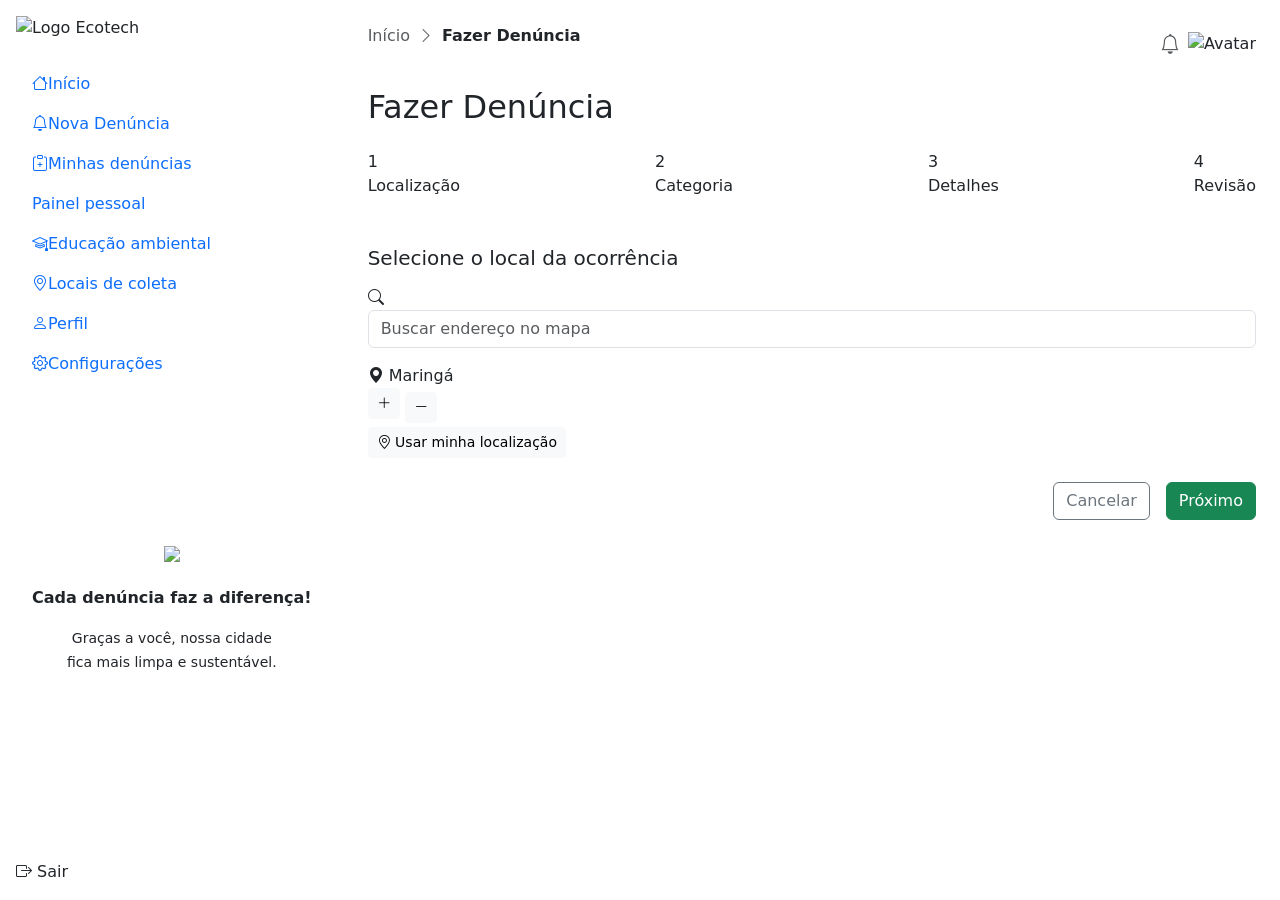
==== denuncia.html @ c46f1b4c "Arrumei essa bagaça de link" ====
<!DOCTYPE html>
<html lang="pt-br">

<head>
    <meta charset="UTF-8">
    <meta name="viewport" content="width=device-width, initial-scale=1.0">
    <title>EcoTech - Nova Denúncia</title>
    <link href="https://cdn.jsdelivr.net/npm/bootstrap@5.3.8/dist/css/bootstrap.min.css" rel="stylesheet"
        integrity="sha384-sRIl4kxILFvY47J16cr9ZwB07vP4J8+LH7qKQnuqkuIAvNWLzeN8tE5YBujZqJLB" crossorigin="anonymous">
    <link rel="stylesheet" href="https://cdn.jsdelivr.net/npm/bootstrap-icons@1.13.1/font/bootstrap-icons.min.css">
    <link rel="stylesheet" href="denuncia.css">
</head>

<body>
    <div class="d-flex vh-100">
        <!-- Sidebar -->
        <nav class="sidebar vh-100 p-3 d-flex flex-column">
            <img src="imagens/logo.png" alt="Logo Ecotech" class="mb-4 logo-ecotech">

            <ul class="nav flex-column mb-auto">
                <li class="nav-item"><a href="inicio.html" class="nav-link"><i class="bi bi-house"></i>Início</a></li>
                <li class="nav-item"><a href="denuncia.html" class="nav-link active"><i class="bi bi-bell"></i>Nova Denúncia</a></li>
                <li class="nav-item"><a href="minhas-denuncias.html" class="nav-link"><i class="bi bi-clipboard-plus"></i>Minhas denúncias</a></li>
                <li class="nav-item"><a href="painel-pessoal.html" class="nav-link"><i class="bi bi-leaf"></i>Painel pessoal</a></li>
                <li class="nav-item"><a href="educacao-ambiental.html" class="nav-link"><i class="bi bi-mortarboard"></i>Educação ambiental</a></li>
                <li class="nav-item"><a href="locais-de-coleta.html" class="nav-link"><i class="bi bi-geo-alt"></i>Locais de coleta</a></li>
                <li class="nav-item"><a href="perfil.html" class="nav-link"><i class="bi bi-person"></i>Perfil</a></li>
                <li class="nav-item"><a href="configuracoes.html" class="nav-link"><i class="bi bi-gear"></i>Configurações</a></li>
            </ul>

            <div class="sidebar-card text-center p-3 mb-4">
                <img src="imagens/leaf.svg" class="mb-4" style="width: 20%;">
                <p class="fw-bold">Cada denúncia faz a diferença!</p>
                <small>Graças a você, nossa cidade<br> fica mais limpa e sustentável.</small>
            </div>

            <a href="#" class="nav-link mt-auto"><i class="bi bi-box-arrow-right"></i> Sair</a>
        </nav>

        <!-- Main Content -->
        <main class="main-content flex-fill p-4">
            <!-- Top Header -->
            <div class="top-header d-flex justify-content-between align-items-center mb-4">
                <div class="breadcrumb text-muted small">
                    <span>Início</span>
                    <i class="bi bi-chevron-right mx-2"></i>
                    <span class="fw-semibold text-dark">Fazer Denúncia</span>
                </div>
                <div class="user-profile d-flex align-items-center gap-2">
                    <i class="bi bi-bell fs-5 text-muted"></i>
                    <img src="imagens/avatar.png" alt="Avatar" class="avatar-img">
                </div>
            </div>

            <!-- Page Title -->
            <h2 class="page-title mb-4">Fazer Denúncia</h2>

            <!-- Stepper -->
            <div class="stepper d-flex justify-content-between align-items-center mb-5">
                <div class="step active">
                    <div class="step-circle">1</div>
                    <span class="step-label">Localização</span>
                </div>
                <div class="step-line"></div>
                <div class="step">
                    <div class="step-circle">2</div>
                    <span class="step-label">Categoria</span>
                </div>
                <div class="step-line"></div>
                <div class="step">
                    <div class="step-circle">3</div>
                    <span class="step-label">Detalhes</span>
                </div>
                <div class="step-line"></div>
                <div class="step">
                    <div class="step-circle">4</div>
                    <span class="step-label">Revisão</span>
                </div>
            </div>

            <!-- Map Section -->
            <div class="map-section">
                <h5 class="section-title mb-3">Selecione o local da ocorrência</h5>

                <div class="search-box mb-3">
                    <i class="bi bi-search"></i>
                    <input type="text" class="form-control" placeholder="Buscar endereço no mapa">
                </div>

                <div class="map-placeholder">
                    <div class="map-content">
                        <i class="bi bi-geo-alt-fill map-pin"></i>
                        <span class="map-city">Maringá</span>
                    </div>
                    <div class="map-controls">
                        <button class="btn btn-light btn-sm mb-2"><i class="bi bi-plus-lg"></i></button>
                        <button class="btn btn-light btn-sm"><i class="bi bi-dash-lg"></i></button>
                    </div>
                    <button class="btn btn-light btn-sm use-location">
                        <i class="bi bi-geo-alt"></i>
                        Usar minha localização
                    </button>
                </div>
            </div>

            <!-- Action Buttons -->
            <div class="action-buttons d-flex justify-content-end gap-3 mt-4">
                <button class="btn btn-outline-secondary btn-cancel">Cancelar</button>
                <button class="btn btn-success btn-next">Próximo</button>
            </div>
        </main>
    </div>

    <script src="https://cdn.jsdelivr.net/npm/bootstrap@5.3.8/dist/js/bootstrap.bundle.min.js"
        integrity="sha384-FKyoEForCGlyvwx9Hj09JcYn3nv7wiPVlz7YYwJrWVcXK/BmnVDxM+D2scQbITxI"
        crossorigin="anonymous"></script>
</body>

</html>
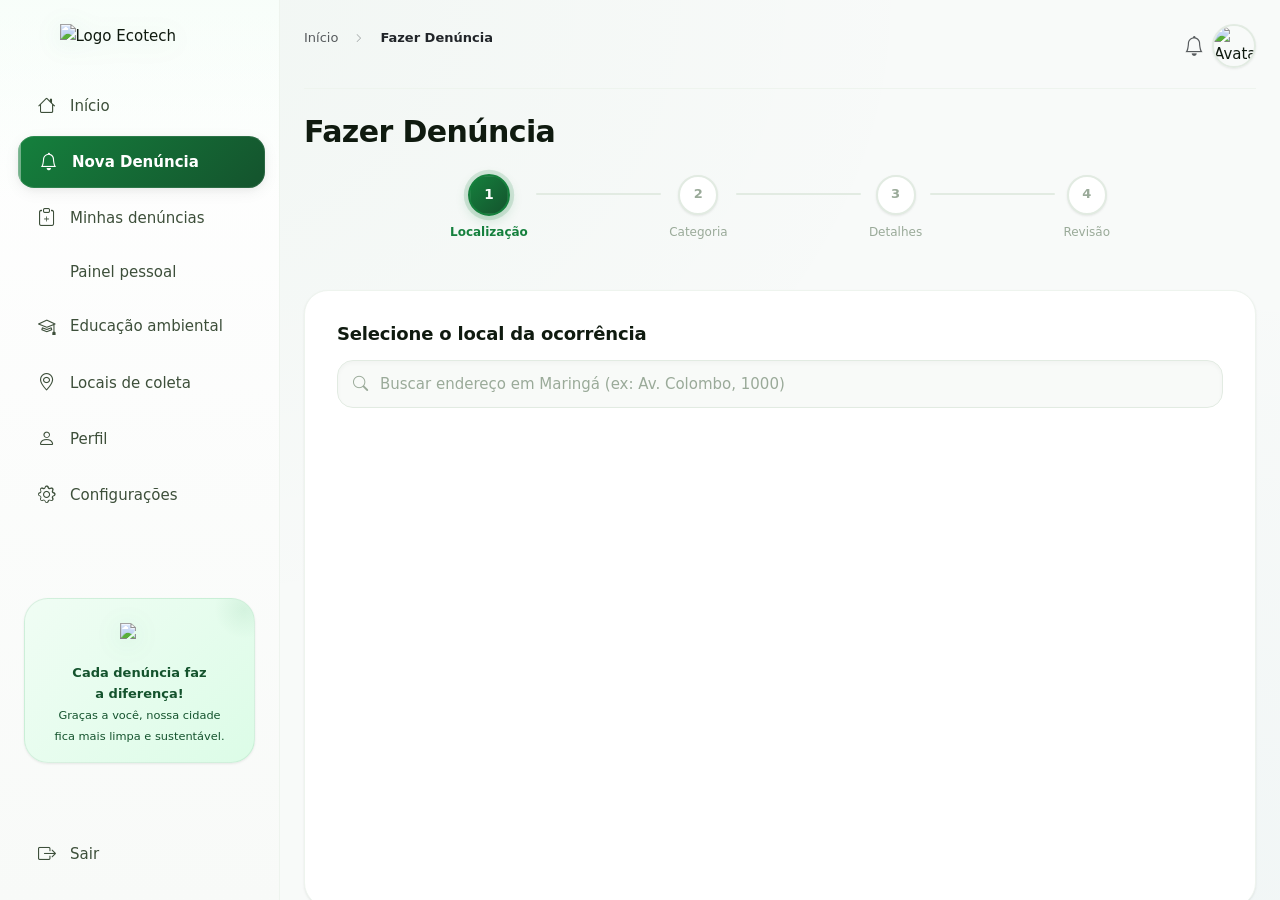
==== commit 2fcfb2a2: "Dark mode, CSS melhorado, Adicionei fotos, adicionei os mapas, HTML melhorado" ====
--- a/denuncia.html
+++ b/denuncia.html
@@ -8,7 +8,90 @@
     <link href="https://cdn.jsdelivr.net/npm/bootstrap@5.3.8/dist/css/bootstrap.min.css" rel="stylesheet"
         integrity="sha384-sRIl4kxILFvY47J16cr9ZwB07vP4J8+LH7qKQnuqkuIAvNWLzeN8tE5YBujZqJLB" crossorigin="anonymous">
     <link rel="stylesheet" href="https://cdn.jsdelivr.net/npm/bootstrap-icons@1.13.1/font/bootstrap-icons.min.css">
-    <link rel="stylesheet" href="denuncia.css">
+    
+    <!-- Leaflet CSS -->
+    <link rel="stylesheet" href="https://unpkg.com/leaflet@1.9.4/dist/leaflet.css"
+        integrity="sha256-p4NxAoJBhIIN+hmNHrzRCf9tD/miZyoHS5obTRR9BMY="
+        crossorigin=""/>
+    
+    <link rel="stylesheet" href="main.css">
+    <link rel="stylesheet" href="dark-mode.css">
+    
+    <style>
+        #mapa-denuncia {
+            height: 450px;
+            width: 100%;
+            border-radius: 12px;
+            z-index: 1;
+        }
+        .map-section {
+            position: relative;
+        }
+        /* Marcador arrastável */
+        .marcador-denuncia {
+            width: 36px;
+            height: 36px;
+            background: #dc3545;
+            border-radius: 50% 50% 50% 0;
+            transform: rotate(-45deg);
+            box-shadow: 0 3px 10px rgba(220, 53, 69, 0.4);
+            border: 3px solid white;
+            display: flex;
+            align-items: center;
+            justify-content: center;
+        }
+        .marcador-denuncia i {
+            transform: rotate(45deg);
+            color: white;
+            font-size: 14px;
+        }
+        /* Info do endereço selecionado */
+        .endereco-selecionado {
+            background: #f8f9fa;
+            border-left: 4px solid #28a745;
+            padding: 12px 16px;
+            border-radius: 0 8px 8px 0;
+            margin-top: 12px;
+            display: none;
+        }
+        .endereco-selecionado.mostrar {
+            display: block;
+            animation: slideDown 0.3s ease;
+        }
+        @keyframes slideDown {
+            from { opacity: 0; transform: translateY(-8px); }
+            to { opacity: 1; transform: translateY(0); }
+        }
+        /* Resultados da busca */
+        .resultados-busca {
+            position: absolute;
+            top: 100%;
+            left: 0;
+            right: 0;
+            background: white;
+            border-radius: 8px;
+            box-shadow: 0 4px 20px rgba(0,0,0,0.15);
+            z-index: 1000;
+            max-height: 250px;
+            overflow-y: auto;
+            display: none;
+        }
+        .resultados-busca.mostrar {
+            display: block;
+        }
+        .resultado-item {
+            padding: 10px 16px;
+            cursor: pointer;
+            border-bottom: 1px solid #eee;
+            transition: background 0.15s;
+        }
+        .resultado-item:hover {
+            background: #f0f7ff;
+        }
+        .resultado-item:last-child {
+            border-bottom: none;
+        }
+    </style>
 </head>
 
 <body>
@@ -82,38 +165,257 @@
             <div class="map-section">
                 <h5 class="section-title mb-3">Selecione o local da ocorrência</h5>
 
-                <div class="search-box mb-3">
+                <div class="search-box mb-3 position-relative">
                     <i class="bi bi-search"></i>
-                    <input type="text" class="form-control" placeholder="Buscar endereço no mapa">
-                </div>
-
-                <div class="map-placeholder">
-                    <div class="map-content">
-                        <i class="bi bi-geo-alt-fill map-pin"></i>
-                        <span class="map-city">Maringá</span>
+                    <input type="text" class="form-control" id="busca-endereco" placeholder="Buscar endereço em Maringá (ex: Av. Colombo, 1000)">
+                    <div class="resultados-busca" id="resultados-busca"></div>
+                </div>
+
+                <div id="mapa-denuncia"></div>
+                
+                <!-- Endereço selecionado -->
+                <div class="endereco-selecionado" id="endereco-selecionado">
+                    <div class="d-flex align-items-center gap-2">
+                        <i class="bi bi-geo-alt-fill text-success"></i>
+                        <div>
+                            <small class="text-muted">Local selecionado:</small>
+                            <p class="mb-0 fw-semibold" id="texto-endereco">Av. Colombo, 3042 - Zona 07</p>
+                            <small class="text-muted" id="texto-coordenadas">-23.4020, -51.9250</small>
+                        </div>
                     </div>
-                    <div class="map-controls">
-                        <button class="btn btn-light btn-sm mb-2"><i class="bi bi-plus-lg"></i></button>
-                        <button class="btn btn-light btn-sm"><i class="bi bi-dash-lg"></i></button>
-                    </div>
-                    <button class="btn btn-light btn-sm use-location">
-                        <i class="bi bi-geo-alt"></i>
-                        Usar minha localização
-                    </button>
                 </div>
             </div>
 
             <!-- Action Buttons -->
             <div class="action-buttons d-flex justify-content-end gap-3 mt-4">
-                <button class="btn btn-outline-secondary btn-cancel">Cancelar</button>
-                <button class="btn btn-success btn-next">Próximo</button>
+                <a href="inicio.html" class="btn btn-outline-secondary btn-cancel text-decoration-none">Cancelar</a>
+                <button class="btn btn-success btn-next" id="btn-proximo">Próximo</button>
             </div>
         </main>
     </div>
 
+    <!-- Bootstrap JS -->
     <script src="https://cdn.jsdelivr.net/npm/bootstrap@5.3.8/dist/js/bootstrap.bundle.min.js"
         integrity="sha384-FKyoEForCGlyvwx9Hj09JcYn3nv7wiPVlz7YYwJrWVcXK/BmnVDxM+D2scQbITxI"
         crossorigin="anonymous"></script>
+    
+    <!-- Leaflet JS -->
+    <script src="https://unpkg.com/leaflet@1.9.4/dist/leaflet.js"
+        integrity="sha256-20nQCchB9co0qIjJZRGuk2/Z9VM+kNiyxNV1lvTlZBo="
+        crossorigin=""></script>
+
+    <!-- Script do Mapa -->
+    <script>
+        document.addEventListener('DOMContentLoaded', function() {
+            
+            // ============================================
+            // LIMITES GEOGRÁFICOS DE MARINGÁ/PR
+            // ============================================
+            const limitesMaringa = L.latLngBounds(
+                [-23.58, -52.08],
+                [-23.28, -51.78]
+            );
+            
+            const centroMaringa = [-23.4273, -51.9375];
+            
+            // Inicializa o mapa
+            const map = L.map('mapa-denuncia', {
+                center: centroMaringa,
+                zoom: 13,
+                maxBounds: limitesMaringa,
+                maxBoundsViscosity: 1.0,
+                minZoom: 11,
+                maxZoom: 18
+            });
+            
+            // Camada do OpenStreetMap
+            L.tileLayer('https://{s}.tile.openstreetmap.org/{z}/{x}/{y}.png', {
+                attribution: '&copy; <a href="https://www.openstreetmap.org/copyright">OpenStreetMap</a>',
+                maxZoom: 19
+            }).addTo(map);
+            
+            // ============================================
+            // MARCADOR DA DENÚNCIA
+            // ============================================
+            let marcadorAtual = null;
+            let coordenadasSelecionadas = null;
+            
+            const iconeMarcador = L.divIcon({
+                html: '<div class="marcador-denuncia"><i class="bi bi-exclamation-lg"></i></div>',
+                className: '',
+                iconSize: [36, 36],
+                iconAnchor: [18, 36]
+            });
+            
+            // Função para adicionar/atualizar marcador
+            function adicionarMarcador(lat, lng) {
+                if (marcadorAtual) {
+                    map.removeLayer(marcadorAtual);
+                }
+                marcadorAtual = L.marker([lat, lng], { icon: iconeMarcador, draggable: true }).addTo(map);
+                coordenadasSelecionadas = { lat, lng };
+                
+                // Atualiza texto
+                document.getElementById('texto-coordenadas').textContent = `${lat.toFixed(4)}, ${lng.toFixed(4)}`;
+                document.getElementById('endereco-selecionado').classList.add('mostrar');
+                
+                // Evento de arrastar o marcador
+                marcadorAtual.on('dragend', function(e) {
+                    const pos = e.target.getLatLng();
+                    coordenadasSelecionadas = { lat: pos.lat, lng: pos.lng };
+                    document.getElementById('texto-coordenadas').textContent = `${pos.lat.toFixed(4)}, ${pos.lng.toFixed(4)}`;
+                    buscarEnderecoReverse(pos.lat, pos.lng);
+                });
+            }
+            
+            // ============================================
+            // CLIQUE NO MAPA = MARCA LOCAL
+            // ============================================
+            map.on('click', function(e) {
+                const lat = e.latlng.lat;
+                const lng = e.latlng.lng;
+                adicionarMarcador(lat, lng);
+                buscarEnderecoReverse(lat, lng);
+            });
+            
+            // ============================================
+            // BOTÃO "USAR MINHA LOCALIZAÇÃO"
+            // ============================================
+            const btnLocalizacao = L.control({ position: 'topright' });
+            btnLocalizacao.onAdd = function() {
+                const div = L.DomUtil.create('div', 'leaflet-bar leaflet-control');
+                div.innerHTML = `
+                    <button class="btn btn-light btn-sm" id="btn-usar-localizacao" 
+                        style="display:flex;align-items:center;gap:6px;padding:6px 12px;font-size:13px;border:2px solid rgba(0,0,0,0.2);border-radius:4px;box-shadow:0 2px 4px rgba(0,0,0,0.1);">
+                        <i class="bi bi-geo-alt-fill text-primary"></i>
+                        <span>Usar minha localização</span>
+                    </button>
+                `;
+                return div;
+            };
+            btnLocalizacao.addTo(map);
+            
+            document.getElementById('btn-usar-localizacao').addEventListener('click', function() {
+                if (navigator.geolocation) {
+                    navigator.geolocation.getCurrentPosition(
+                        function(pos) {
+                            const lat = pos.coords.latitude;
+                            const lng = pos.coords.longitude;
+                            map.flyTo([lat, lng], 16);
+                            adicionarMarcador(lat, lng);
+                            buscarEnderecoReverse(lat, lng);
+                        },
+                        function() {
+                            alert('Não foi possível obter sua localização. Verifique as permissões do navegador.');
+                        }
+                    );
+                } else {
+                    alert('Geolocalização não suportada neste navegador.');
+                }
+            });
+            
+            // ============================================
+            // BUSCA POR ENDEREÇO (Nominatim)
+            // ============================================
+            const inputBusca = document.getElementById('busca-endereco');
+            const divResultados = document.getElementById('resultados-busca');
+            let timeoutBusca = null;
+            
+            inputBusca.addEventListener('input', function() {
+                clearTimeout(timeoutBusca);
+                const query = this.value.trim();
+                
+                if (query.length < 3) {
+                    divResultados.classList.remove('mostrar');
+                    return;
+                }
+                
+                // Debounce: espera 500ms após parar de digitar
+                timeoutBusca = setTimeout(() => {
+                    buscarEndereco(query);
+                }, 500);
+            });
+            
+            // Fecha resultados ao clicar fora
+            document.addEventListener('click', function(e) {
+                if (!e.target.closest('.search-box')) {
+                    divResultados.classList.remove('mostrar');
+                }
+            });
+            
+            async function buscarEndereco(query) {
+                try {
+                    // Limita a busca ao bounding box de Maringá
+                    const url = `https://nominatim.openstreetmap.org/search?format=json&q=${encodeURIComponent(query + ', Maringá, Paraná, Brasil')}&bounded=1&viewbox=-52.08,-23.28,-51.78,-23.58`;
+                    
+                    const response = await fetch(url);
+                    const data = await response.json();
+                    
+                    divResultados.innerHTML = '';
+                    
+                    if (data.length === 0) {
+                        divResultados.innerHTML = '<div class="resultado-item text-muted">Nenhum resultado encontrado em Maringá</div>';
+                        divResultados.classList.add('mostrar');
+                        return;
+                    }
+                    
+                    data.slice(0, 5).forEach(result => {
+                        const item = document.createElement('div');
+                        item.className = 'resultado-item';
+                        item.innerHTML = `<i class="bi bi-geo-alt text-primary me-2"></i>${result.display_name}`;
+                        item.addEventListener('click', function() {
+                            const lat = parseFloat(result.lat);
+                            const lng = parseFloat(result.lon);
+                            map.flyTo([lat, lng], 16);
+                            adicionarMarcador(lat, lng);
+                            document.getElementById('texto-endereco').textContent = result.display_name.split(',')[0];
+                            divResultados.classList.remove('mostrar');
+                            inputBusca.value = result.display_name.split(',')[0];
+                        });
+                        divResultados.appendChild(item);
+                    });
+                    
+                    divResultados.classList.add('mostrar');
+                    
+                } catch (error) {
+                    console.error('Erro na busca:', error);
+                }
+            }
+            
+            // Reverse geocoding (coordenadas → endereço)
+            async function buscarEnderecoReverse(lat, lng) {
+                try {
+                    const url = `https://nominatim.openstreetmap.org/reverse?format=json&lat=${lat}&lon=${lng}`;
+                    const response = await fetch(url);
+                    const data = await response.json();
+                    
+                    if (data.display_name) {
+                        const enderecoCurto = data.display_name.split(',').slice(0, 3).join(', ');
+                        document.getElementById('texto-endereco').textContent = enderecoCurto;
+                    }
+                } catch (error) {
+                    console.error('Erro no reverse geocoding:', error);
+                }
+            }
+            
+            // ============================================
+            // BOTÃO PRÓXIMO (valida se marcou local)
+            // ============================================
+            document.getElementById('btn-proximo').addEventListener('click', function() {
+                if (!coordenadasSelecionadas) {
+                    alert('Por favor, selecione um local no mapa antes de continuar.');
+                    return;
+                }
+                // Avança para o passo 2 (categoria)
+                localStorage.setItem('denuncia_lat', coordenadasSelecionadas.lat);
+                localStorage.setItem('denuncia_lng', coordenadasSelecionadas.lng);
+                localStorage.setItem('denuncia_endereco', document.getElementById('texto-endereco').textContent);
+                alert('Localização salva! Próxima etapa: Categoria (em desenvolvimento)');
+                // window.location.href = 'denuncia-categoria.html';
+            });
+            
+        });
+    </script>
 </body>
 
-</html>
+</html>
--- a/main.css
+++ b/main.css
@@ -0,0 +1,3238 @@
+/* ==========================================================================
+   ECOTECH — MAIN.CSS v2.0
+   Design moderno, glassmorphism, animações fluidas e imagens impactantes.
+   Organização: Tokens → Base → Layout → Componentes → Páginas → Animações → Responsivo
+   ========================================================================== */
+
+
+/* ==========================================================================
+   1. DESIGN TOKENS (Custom Properties)
+   ========================================================================== */
+
+:root {
+
+  /* --- Paleta Principal — verde mais sofisticado --- */
+  --color-primary:        #15803d;
+  --color-primary-dark:   #14532d;
+  --color-primary-darker: #052e16;
+  --color-primary-light:  #dcfce7;
+  --color-primary-subtle: #f0fdf4;
+  --color-primary-glow:   rgba(21, 128, 61, 0.15);
+
+  /* --- Paleta Secundária — azul petróleo refinado --- */
+  --color-secondary:      #0e7490;
+  --color-secondary-light:#ecfeff;
+  --color-secondary-glow: rgba(14, 116, 144, 0.12);
+
+  /* --- Semânticas / Categorias --- */
+  --color-warning:        #d97706;
+  --color-warning-light:  #fef3c7;
+  --color-warning-border: #fde68a;
+  --color-warning-glow:   rgba(217, 119, 6, 0.12);
+
+  --color-danger:         #dc2626;
+  --color-danger-light:   #fef2f2;
+  --color-danger-border:  #fecaca;
+  --color-danger-glow:    rgba(220, 38, 38, 0.12);
+
+  --color-success:        #15803d;
+  --color-success-light:  #dcfce7;
+  --color-success-border: #86efac;
+  --color-success-glow:   rgba(21, 128, 61, 0.12);
+
+  --color-info:           #0e7490;
+  --color-info-light:     #ecfeff;
+  --color-info-border:    #a5f3fc;
+  --color-info-glow:      rgba(14, 116, 144, 0.12);
+
+  --color-purple:         #7c3aed;
+  --color-purple-light:   #f5f3ff;
+  --color-purple-glow:    rgba(124, 58, 237, 0.12);
+
+  --color-orange:         #ea580c;
+  --color-orange-light:   #fff7ed;
+  --color-orange-glow:    rgba(234, 88, 12, 0.12);
+
+  /* --- Superfícies — tons mais quentes e orgânicos --- */
+  --color-bg:             #f8faf9;
+  --color-bg-alt:         #f1f5f3;
+  --color-surface:        #ffffff;
+  --color-surface-alt:    #f8faf8;
+  --color-surface-hover:  #f2f6f3;
+  --color-glass:          rgba(255, 255, 255, 0.72);
+  --color-glass-border:   rgba(255, 255, 255, 0.4);
+
+  /* --- Texto — contraste mais forte --- */
+  --color-text-primary:   #0f1a0f;
+  --color-text-secondary: #3d4f3a;
+  --color-text-muted:     #6b7d6a;
+  --color-text-light:     #9aaa99;
+  --color-text-on-primary:#ffffff;
+
+  /* --- Bordas --- */
+  --color-border:         #e2ebe2;
+  --color-border-strong:  #c5d8c4;
+  --color-border-subtle:  #eef4ee;
+
+  /* --- Sombras (5 níveis — mais refinados) --- */
+  --shadow-xs: 0 1px 2px rgba(0, 0, 0, 0.04);
+  --shadow-sm: 0 1px 3px rgba(0, 0, 0, 0.05), 0 1px 2px rgba(0, 0, 0, 0.03);
+  --shadow-md: 0 4px 16px rgba(0, 0, 0, 0.06), 0 2px 6px rgba(0, 0, 0, 0.04);
+  --shadow-lg: 0 12px 32px rgba(0, 0, 0, 0.08), 0 4px 12px rgba(0, 0, 0, 0.04);
+  --shadow-xl: 0 20px 48px rgba(0, 0, 0, 0.10), 0 8px 20px rgba(0, 0, 0, 0.05);
+  --shadow-glow-primary: 0 0 0 3px var(--color-primary-glow), 0 4px 12px rgba(21, 128, 61, 0.08);
+  --shadow-glow-secondary: 0 0 0 3px var(--color-secondary-glow);
+  --shadow-inner: inset 0 2px 4px rgba(0, 0, 0, 0.03);
+
+  /* --- Raios de Borda --- */
+  --radius-sm:   10px;
+  --radius-md:   16px;
+  --radius-lg:   24px;
+  --radius-xl:   32px;
+  --radius-full: 9999px;
+
+  /* --- Tipografia — mais moderna --- */
+  --font-family:  'Inter', 'Segoe UI', system-ui, -apple-system, sans-serif;
+
+  --font-size-xs:   0.75rem;   /* 12px */
+  --font-size-sm:   0.8125rem; /* 13px */
+  --font-size-base: 0.9375rem; /* 15px */
+  --font-size-md:   1rem;      /* 16px */
+  --font-size-lg:   1.125rem;  /* 18px */
+  --font-size-xl:   1.25rem;   /* 20px */
+  --font-size-2xl:  1.5rem;    /* 24px */
+  --font-size-3xl:  1.875rem;  /* 30px */
+  --font-size-hero: 2.5rem;    /* 40px */
+
+  --font-weight-normal:   400;
+  --font-weight-medium:  500;
+  --font-weight-semibold: 600;
+  --font-weight-bold:     700;
+  --font-weight-extrabold:800;
+
+  --line-height-tight:  1.25;
+  --line-height-normal: 1.6;
+  --line-height-loose:  1.75;
+
+  /* --- Espaçamento (escala de 4px) --- */
+  --space-1:   4px;
+  --space-2:   8px;
+  --space-3:   12px;
+  --space-4:   16px;
+  --space-5:   20px;
+  --space-6:   24px;
+  --space-7:   32px;
+  --space-8:   40px;
+  --space-10:  48px;
+  --space-12:  64px;
+  --space-16:  80px;
+
+  /* --- Transições — mais fluidas --- */
+  --transition-fast:   all 0.2s cubic-bezier(0.4, 0, 0.2, 1);
+  --transition-normal: all 0.3s cubic-bezier(0.4, 0, 0.2, 1);
+  --transition-slow:   all 0.5s cubic-bezier(0.4, 0, 0.2, 1);
+  --transition-bounce: all 0.4s cubic-bezier(0.34, 1.56, 0.64, 1);
+
+  /* --- Sidebar --- */
+  --sidebar-width: 280px;
+}
+
+
+/* ==========================================================================
+   2. RESET & BASE
+   ========================================================================== */
+
+*,
+*::before,
+*::after {
+  box-sizing: border-box;
+  margin: 0;
+  padding: 0;
+}
+
+html {
+  scroll-behavior: smooth;
+  -webkit-font-smoothing: antialiased;
+  -moz-osx-font-smoothing: grayscale;
+}
+
+body {
+  background-color: var(--color-bg);
+  color: var(--color-text-primary);
+  font-family: var(--font-family);
+  font-size: var(--font-size-base);
+  line-height: var(--line-height-normal);
+  overflow-x: hidden;
+  background-image: 
+    radial-gradient(ellipse at 10% 0%, rgba(21, 128, 61, 0.03) 0%, transparent 50%),
+    radial-gradient(ellipse at 90% 100%, rgba(14, 116, 144, 0.03) 0%, transparent 50%);
+  background-attachment: fixed;
+}
+
+/* Seleção de texto */
+::selection {
+  background-color: var(--color-primary-light);
+  color: var(--color-primary-dark);
+}
+
+/* Scrollbar customizada — mais moderna */
+::-webkit-scrollbar {
+  width: 8px;
+  height: 8px;
+}
+::-webkit-scrollbar-track {
+  background: transparent;
+}
+::-webkit-scrollbar-thumb {
+  background: var(--color-border-strong);
+  border-radius: var(--radius-full);
+  border: 2px solid transparent;
+  background-clip: padding-box;
+}
+::-webkit-scrollbar-thumb:hover {
+  background: var(--color-text-muted);
+  border: 2px solid transparent;
+  background-clip: padding-box;
+}
+
+a {
+  color: var(--color-primary);
+  text-decoration: none;
+  transition: var(--transition-fast);
+}
+a:hover {
+  color: var(--color-primary-dark);
+}
+
+
+/* ==========================================================================
+   3. LAYOUT — SIDEBAR & MAIN CONTENT
+   ========================================================================== */
+
+/* --- Sidebar — glassmorphism sutil --- */
+.sidebar {
+  background: linear-gradient(180deg, var(--color-surface) 0%, var(--color-surface-alt) 100%);
+  border-right: 1px solid var(--color-border-subtle);
+  display: flex;
+  flex-direction: column;
+  flex-shrink: 0;
+  gap: var(--space-2);
+  min-width: var(--sidebar-width);
+  width: var(--sidebar-width);
+  padding: var(--space-6) var(--space-4);
+  position: relative;
+}
+.sidebar::before {
+  content: '';
+  position: absolute;
+  top: 0;
+  left: 0;
+  right: 0;
+  height: 200px;
+  background: linear-gradient(180deg, var(--color-primary-subtle) 0%, transparent 100%);
+  opacity: 0.5;
+  pointer-events: none;
+}
+
+.sidebar img,
+.logo-ecotech {
+  display: block;
+  margin: var(--space-2) auto var(--space-6) auto;
+  width: 160px;
+  position: relative;
+  z-index: 1;
+  filter: drop-shadow(0 4px 12px rgba(21, 128, 61, 0.1));
+}
+
+/* Links de navegação da sidebar — mais modernos */
+.sidebar .nav-link {
+  align-items: center;
+  border-radius: var(--radius-md);
+  color: var(--color-text-secondary);
+  display: flex;
+  font-size: var(--font-size-base);
+  font-weight: var(--font-weight-medium);
+  gap: var(--space-3);
+  margin-bottom: var(--space-1);
+  padding: 12px var(--space-5);
+  text-decoration: none;
+  transition: var(--transition-normal);
+  position: relative;
+  overflow: hidden;
+}
+.sidebar .nav-link::before {
+  content: '';
+  position: absolute;
+  left: 0;
+  top: 0;
+  bottom: 0;
+  width: 3px;
+  background: var(--color-primary);
+  border-radius: 0 var(--radius-full) var(--radius-full) 0;
+  transform: scaleY(0);
+  transition: var(--transition-normal);
+}
+.sidebar .nav-link i {
+  font-size: 1.1rem;
+  flex-shrink: 0;
+  width: 22px;
+  text-align: center;
+  transition: var(--transition-fast);
+}
+.sidebar .nav-link:hover {
+  background-color: var(--color-primary-subtle);
+  color: var(--color-primary);
+  transform: translateX(2px);
+}
+.sidebar .nav-link:hover::before {
+  transform: scaleY(1);
+}
+.sidebar .nav-link:hover i {
+  transform: scale(1.1);
+}
+.sidebar .nav-link.active {
+  background: linear-gradient(135deg, var(--color-primary) 0%, var(--color-primary-dark) 100%);
+  color: var(--color-text-on-primary);
+  font-weight: var(--font-weight-semibold);
+  box-shadow: var(--shadow-md), 0 0 0 1px rgba(255,255,255,0.1) inset;
+  transform: translateX(2px);
+}
+.sidebar .nav-link.active::before {
+  transform: scaleY(1);
+  background: rgba(255,255,255,0.4);
+}
+.sidebar .nav-link.active i {
+  color: var(--color-text-on-primary);
+}
+
+/* Card informativo da sidebar — glassmorphism */
+.sidebar-card {
+  background: linear-gradient(135deg, var(--color-primary-subtle) 0%, var(--color-primary-light) 100%);
+  border: 1px solid rgba(21, 128, 61, 0.1);
+  border-radius: var(--radius-lg);
+  color: var(--color-primary-dark);
+  margin: auto var(--space-2) var(--space-2) var(--space-2);
+  padding: var(--space-5);
+  font-size: var(--font-size-sm);
+  text-align: center;
+  position: relative;
+  overflow: hidden;
+  box-shadow: var(--shadow-sm);
+}
+.sidebar-card::after {
+  content: '';
+  position: absolute;
+  top: -20px;
+  right: -20px;
+  width: 60px;
+  height: 60px;
+  background: radial-gradient(circle, rgba(21, 128, 61, 0.08) 0%, transparent 70%);
+  border-radius: 50%;
+}
+.sidebar-card i {
+  display: block;
+  font-size: 1.6rem;
+  margin-bottom: var(--space-3);
+  color: var(--color-primary);
+}
+.sidebar-card p {
+  margin: 0 auto;
+  max-width: 140px;
+  line-height: var(--line-height-normal);
+  font-weight: var(--font-weight-medium);
+}
+
+/* --- Main Content --- */
+.main-content {
+  background-color: transparent;
+  flex: 1;
+  overflow-y: auto;
+  padding: var(--space-7) var(--space-8);
+}
+
+
+/* ==========================================================================
+   4. HEADER / TOP BAR
+   ========================================================================== */
+
+.top-header {
+  align-items: center;
+  display: flex;
+  gap: var(--space-4);
+  margin-bottom: var(--space-7);
+  padding-bottom: var(--space-5);
+  border-bottom: 1px solid var(--color-border-subtle);
+}
+
+.page-title {
+  color: var(--color-text-primary);
+  font-size: var(--font-size-3xl);
+  font-weight: var(--font-weight-extrabold);
+  line-height: var(--line-height-tight);
+  letter-spacing: -0.02em;
+}
+
+.page-subtitle {
+  color: var(--color-text-muted);
+  font-size: var(--font-size-md);
+  margin-top: var(--space-1);
+  font-weight: var(--font-weight-medium);
+}
+
+.breadcrumb {
+  font-size: var(--font-size-sm);
+  color: var(--color-text-muted);
+  display: flex;
+  align-items: center;
+  gap: var(--space-2);
+}
+.breadcrumb i {
+  font-size: 0.6rem;
+  opacity: 0.6;
+}
+
+.user-name {
+  color: var(--color-text-primary);
+  font-size: var(--font-size-base);
+  font-weight: var(--font-weight-semibold);
+}
+
+.avatar-img {
+  border: 2.5px solid var(--color-border);
+  border-radius: 50%;
+  height: 44px;
+  object-fit: cover;
+  width: 44px;
+  transition: var(--transition-fast);
+  box-shadow: var(--shadow-sm);
+}
+.avatar-img:hover {
+  border-color: var(--color-primary-light);
+  transform: scale(1.05);
+  box-shadow: var(--shadow-md);
+}
+
+.notification-icon {
+  cursor: pointer;
+  position: relative;
+  padding: var(--space-2);
+  border-radius: var(--radius-md);
+  transition: var(--transition-fast);
+}
+.notification-icon:hover {
+  background-color: var(--color-surface-hover);
+}
+.notification-badge {
+  align-items: center;
+  background: linear-gradient(135deg, var(--color-danger) 0%, #b91c1c 100%);
+  border-radius: 50%;
+  color: white;
+  display: flex;
+  font-size: 0.65rem;
+  font-weight: var(--font-weight-bold);
+  height: 18px;
+  justify-content: center;
+  position: absolute;
+  right: 2px;
+  top: 2px;
+  width: 18px;
+  box-shadow: 0 2px 6px rgba(220, 38, 38, 0.3);
+  border: 2px solid var(--color-surface);
+}
+
+.section-title {
+  color: var(--color-text-primary);
+  font-size: var(--font-size-lg);
+  font-weight: var(--font-weight-bold);
+  letter-spacing: -0.01em;
+}
+
+
+/* ==========================================================================
+   5. SISTEMA DE BOTÕES — mais moderno e com micro-interações
+   ========================================================================== */
+
+/* Base comum a todos os botões */
+.btn-primary-eco,
+.btn-secondary-eco,
+.btn-outline-eco,
+.btn-ghost-eco,
+.btn-danger-eco,
+.btn-save,
+.btn-next,
+.btn-editar,
+.btn-compartilhar,
+.btn-dica,
+.btn-explorar,
+.btn-ver-todas,
+.btn-cancel {
+  align-items: center;
+  border-radius: var(--radius-md);
+  cursor: pointer;
+  display: inline-flex;
+  font-size: var(--font-size-base);
+  font-weight: var(--font-weight-semibold);
+  gap: var(--space-2);
+  justify-content: center;
+  padding: 12px var(--space-6);
+  transition: var(--transition-normal);
+  white-space: nowrap;
+  border: 1.5px solid transparent;
+  line-height: 1;
+  position: relative;
+  overflow: hidden;
+  letter-spacing: -0.01em;
+}
+
+/* Efeito de ripple sutil */
+.btn-primary-eco::after,
+.btn-secondary-eco::after,
+.btn-save::after,
+.btn-next::after,
+.btn-editar::after,
+.btn-compartilhar::after,
+.btn-dica::after,
+.btn-explorar::after,
+.btn-ver-todas::after,
+.btn-cancel::after {
+  content: '';
+  position: absolute;
+  top: 50%;
+  left: 50%;
+  width: 0;
+  height: 0;
+  background: rgba(255,255,255,0.2);
+  border-radius: 50%;
+  transform: translate(-50%, -50%);
+  transition: width 0.6s ease, height 0.6s ease;
+}
+.btn-primary-eco:active::after,
+.btn-secondary-eco:active::after,
+.btn-save:active::after,
+.btn-next:active::after,
+.btn-editar:active::after,
+.btn-compartilhar:active::after,
+.btn-dica:active::after,
+.btn-explorar:active::after,
+.btn-ver-todas:active::after,
+.btn-cancel:active::after {
+  width: 200px;
+  height: 200px;
+}
+
+/* --- Botão Primário (save, next) — gradiente e glow --- */
+.btn-save,
+.btn-next {
+  background: linear-gradient(135deg, var(--color-primary) 0%, var(--color-primary-dark) 100%);
+  border-color: transparent;
+  color: var(--color-text-on-primary);
+  padding: 13px var(--space-8);
+  box-shadow: 0 4px 14px rgba(21, 128, 61, 0.25), 0 0 0 1px rgba(255,255,255,0.1) inset;
+}
+.btn-save:hover,
+.btn-next:hover {
+  background: linear-gradient(135deg, var(--color-primary-dark) 0%, var(--color-primary-darker) 100%);
+  border-color: transparent;
+  color: white;
+  transform: translateY(-2px);
+  box-shadow: 0 8px 24px rgba(21, 128, 61, 0.3), 0 0 0 1px rgba(255,255,255,0.1) inset;
+}
+.btn-save:active,
+.btn-next:active {
+  transform: translateY(0);
+  box-shadow: 0 2px 8px rgba(21, 128, 61, 0.2);
+}
+
+/* --- Botão Outline (editar, compartilhar, dica) — borda mais grossa no hover --- */
+.btn-editar,
+.btn-compartilhar,
+.btn-dica {
+  background-color: transparent;
+  border-color: var(--color-primary);
+  color: var(--color-primary);
+  position: relative;
+}
+.btn-editar:hover,
+.btn-compartilhar:hover,
+.btn-dica:hover {
+  background: linear-gradient(135deg, var(--color-primary) 0%, var(--color-primary-dark) 100%);
+  color: white;
+  transform: translateY(-2px);
+  box-shadow: 0 4px 14px rgba(21, 128, 61, 0.2);
+  border-color: transparent;
+}
+
+/* --- Botão Ghost (ver-todas, cancel) — mais sutil --- */
+.btn-ver-todas {
+  background-color: var(--color-surface);
+  border-color: var(--color-border);
+  color: var(--color-text-secondary);
+  padding: 12px var(--space-6);
+  box-shadow: var(--shadow-sm);
+}
+.btn-ver-todas:hover {
+  background-color: var(--color-surface-hover);
+  border-color: var(--color-border-strong);
+  color: var(--color-text-primary);
+  transform: translateY(-1px);
+  box-shadow: var(--shadow-md);
+}
+
+.btn-cancel {
+  background-color: transparent;
+  border-color: var(--color-border);
+  color: var(--color-text-secondary);
+}
+.btn-cancel:hover {
+  background-color: var(--color-surface-hover);
+  border-color: var(--color-border-strong);
+  color: var(--color-text-primary);
+  transform: translateY(-1px);
+}
+
+/* --- Botão Explorar (sobre hero) — glassmorphism --- */
+.btn-explorar {
+  background: rgba(255, 255, 255, 0.95);
+  backdrop-filter: blur(8px);
+  border-color: transparent;
+  border-radius: var(--radius-full);
+  color: var(--color-primary-dark);
+  padding: 14px var(--space-8);
+  font-weight: var(--font-weight-bold);
+  box-shadow: 0 4px 16px rgba(0, 0, 0, 0.1), 0 0 0 1px rgba(255,255,255,0.3) inset;
+}
+.btn-explorar:hover {
+  box-shadow: 0 8px 24px rgba(0, 0, 0, 0.15), 0 0 0 1px rgba(255,255,255,0.4) inset;
+  transform: translateY(-3px);
+  color: var(--color-primary-darker);
+  background: white;
+}
+
+/* --- Bootstrap override --- */
+.btn-outline-success {
+  border-color: var(--color-primary);
+  color: var(--color-primary);
+  border-width: 1.5px;
+}
+.btn-outline-success:hover {
+  background: linear-gradient(135deg, var(--color-primary) 0%, var(--color-primary-dark) 100%);
+  border-color: transparent;
+  color: white;
+  box-shadow: 0 4px 14px rgba(21, 128, 61, 0.2);
+}
+
+/* --- Tamanho pequeno --- */
+.btn-sm {
+  border-radius: var(--radius-sm);
+  font-size: var(--font-size-sm);
+  padding: 8px var(--space-4);
+}
+
+/* Ícone dentro de botão */
+.btn-editar i,
+.btn-compartilhar i {
+  font-size: 0.95rem;
+  transition: var(--transition-fast);
+}
+.btn-editar:hover i,
+.btn-compartilhar:hover i {
+  transform: scale(1.1);
+}
+
+/* Área de botões de ação */
+.action-buttons {
+  display: flex;
+  flex-wrap: wrap;
+  gap: var(--space-3);
+  padding-top: var(--space-4);
+}
+
+
+/* ==========================================================================
+   6. SISTEMA DE CARDS — unificado e muito mais impactante
+   ========================================================================== */
+
+/*
+ * Card base — usado por: denuncia-card, config-card, conquistas-card,
+ * perfil-card, form-card, quiz-card, map-section, locais-lista, etc.
+ */
+.card-base,
+.denuncia-card,
+.config-card,
+.conquistas-card,
+.perfil-card,
+.form-card,
+.denuncias-card,
+.mapa-card {
+  background-color: var(--color-surface);
+  border-radius: var(--radius-lg);
+  box-shadow: var(--shadow-md);
+  padding: var(--space-7);
+  border: 1px solid var(--color-border-subtle);
+  transition: var(--transition-normal);
+  position: relative;
+  overflow: hidden;
+}
+.card-base:hover,
+.denuncia-card:hover,
+.config-card:hover,
+.conquistas-card:hover,
+.perfil-card:hover,
+.form-card:hover,
+.denuncias-card:hover,
+.mapa-card:hover {
+  box-shadow: var(--shadow-lg);
+  transform: translateY(-2px);
+  border-color: var(--color-border);
+}
+
+/* Card com padding reduzido */
+.config-menu-card {
+  background-color: var(--color-surface);
+  border-radius: var(--radius-lg);
+  box-shadow: var(--shadow-md);
+  padding: var(--space-5);
+  border: 1px solid var(--color-border-subtle);
+  transition: var(--transition-normal);
+}
+.config-menu-card:hover {
+  box-shadow: var(--shadow-lg);
+}
+
+/* Cards de seção (menor elevação) */
+.stat-card,
+.dica-sust-card,
+.tipo-card,
+.impacto-card,
+.passo-card,
+.map-section,
+.denuncias-card,
+.mapa-card {
+  background-color: var(--color-surface);
+  border-radius: var(--radius-md);
+  box-shadow: var(--shadow-sm);
+  border: 1px solid var(--color-border-subtle);
+  transition: var(--transition-normal);
+  position: relative;
+  overflow: hidden;
+}
+
+/* --- Stat Card — mais impactante --- */
+.stat-card {
+  display: flex;
+  flex-direction: column;
+  gap: var(--space-3);
+  height: 100%;
+  padding: var(--space-6);
+  border-left-width: 4px;
+  border-left-style: solid;
+  border-left-color: var(--color-border);
+  transition: var(--transition-normal);
+}
+.stat-card::before {
+  content: '';
+  position: absolute;
+  top: 0;
+  right: 0;
+  width: 80px;
+  height: 80px;
+  background: radial-gradient(circle, var(--color-primary-glow) 0%, transparent 70%);
+  opacity: 0;
+  transition: var(--transition-normal);
+}
+.stat-card:hover::before {
+  opacity: 1;
+}
+.stat-card:hover {
+  box-shadow: var(--shadow-lg);
+  transform: translateY(-3px);
+  border-left-width: 5px;
+}
+.stat-card.verde  { border-left-color: var(--color-primary); }
+.stat-card.azul   { border-left-color: var(--color-secondary); }
+.stat-card.amarelo{ border-left-color: var(--color-warning); }
+.stat-card.roxo   { border-left-color: var(--color-purple); }
+
+.stat-num {
+  color: var(--color-primary);
+  font-size: var(--font-size-3xl);
+  font-weight: var(--font-weight-extrabold);
+  line-height: 1;
+  letter-spacing: -0.03em;
+}
+.stat-card.verde  .stat-num,
+.stat-card.verde  .stat-link { color: var(--color-primary); }
+.stat-card.azul   .stat-num,
+.stat-card.azul   .stat-link { color: var(--color-secondary); }
+.stat-card.amarelo .stat-num,
+.stat-card.amarelo .stat-link { color: var(--color-warning); }
+.stat-card.roxo   .stat-num,
+.stat-card.roxo   .stat-link { color: var(--color-purple); }
+
+.stat-desc {
+  color: var(--color-text-muted);
+  font-size: var(--font-size-sm);
+  font-weight: var(--font-weight-medium);
+}
+.stat-label {
+  color: var(--color-text-light);
+  font-size: var(--font-size-xs);
+  font-weight: var(--font-weight-semibold);
+  text-transform: uppercase;
+  letter-spacing: 0.05em;
+}
+.stat-link {
+  align-items: center;
+  display: inline-flex;
+  font-size: var(--font-size-xs);
+  font-weight: var(--font-weight-semibold);
+  gap: var(--space-1);
+  margin-top: var(--space-2);
+  text-decoration: none;
+  transition: var(--transition-fast);
+  padding: 4px 0;
+}
+.stat-link i { font-size: 0.7rem; transition: var(--transition-fast); }
+.stat-link:hover i { transform: translateX(3px); }
+.stat-item {
+  align-items: center;
+  display: flex;
+  flex-direction: column;
+  gap: var(--space-1);
+}
+
+/* --- Card de Conteúdo (Educação / notícias) — IMAGENS MAIORES --- */
+.conteudo-card {
+  border: none;
+  border-radius: var(--radius-lg);
+  box-shadow: var(--shadow-sm);
+  overflow: hidden;
+  transition: var(--transition-normal);
+  display: flex;
+  flex-direction: column;
+  background: var(--color-surface);
+  border: 1px solid var(--color-border-subtle);
+}
+.conteudo-card .card-body {
+  flex: 1;
+  display: flex;
+  flex-direction: column;
+  padding: var(--space-6);
+}
+.conteudo-card .card-text {
+  flex: 1;
+}
+.conteudo-card:hover {
+  box-shadow: var(--shadow-xl);
+  transform: translateY(-6px);
+  border-color: var(--color-border);
+}
+.conteudo-card:hover .card-img-top {
+  transform: scale(1.06);
+}
+
+.card-img-wrapper {
+  height: 260px;
+  overflow: hidden;
+  border-radius: var(--radius-lg) var(--radius-lg) 0 0;
+  position: relative;
+}
+.card-img-wrapper::after {
+  content: '';
+  position: absolute;
+  bottom: 0;
+  left: 0;
+  right: 0;
+  height: 60px;
+  background: linear-gradient(to top, rgba(0,0,0,0.15), transparent);
+  opacity: 0;
+  transition: var(--transition-normal);
+}
+.conteudo-card:hover .card-img-wrapper::after {
+  opacity: 1;
+}
+.card-img-top {
+  height: 100%;
+  object-fit: cover;
+  object-position: center 25%;
+  transition: var(--transition-slow);
+  width: 100%;
+}
+.card-body {
+  padding: var(--space-6);
+}
+.card-title {
+  color: var(--color-text-primary);
+  font-size: var(--font-size-lg);
+  font-weight: var(--font-weight-bold);
+  line-height: var(--line-height-tight);
+  margin-bottom: var(--space-2);
+  letter-spacing: -0.01em;
+}
+.card-text {
+  color: var(--color-text-secondary);
+  font-size: var(--font-size-sm);
+  line-height: var(--line-height-normal);
+  margin-bottom: var(--space-4);
+}
+
+/* --- Card Dica Sustentável — mais elegante --- */
+.dica-sust-card {
+  height: 100%;
+  padding: var(--space-7);
+  transition: var(--transition-normal);
+}
+.dica-sust-card:hover {
+  box-shadow: var(--shadow-lg);
+  transform: translateY(-4px);
+}
+.dica-sust-card h5 {
+  color: var(--color-text-primary);
+  font-size: var(--font-size-lg);
+  font-weight: var(--font-weight-bold);
+  margin-bottom: var(--space-2);
+  line-height: var(--line-height-tight);
+}
+.dica-sust-card p {
+  color: var(--color-text-secondary);
+  font-size: var(--font-size-sm);
+  line-height: var(--line-height-normal);
+  margin-bottom: var(--space-4);
+}
+
+.dica-sust-icon {
+  align-items: center;
+  background: linear-gradient(135deg, var(--color-primary-subtle) 0%, var(--color-primary-light) 100%);
+  border-radius: var(--radius-md);
+  color: var(--color-primary);
+  display: flex;
+  font-size: 1.4rem;
+  height: 52px;
+  justify-content: center;
+  margin-bottom: var(--space-4);
+  width: 52px;
+  box-shadow: 0 4px 12px var(--color-primary-glow);
+  transition: var(--transition-fast);
+}
+.dica-sust-card:hover .dica-sust-icon {
+  transform: scale(1.08) rotate(-3deg);
+}
+
+.dica-tag {
+  background: linear-gradient(135deg, var(--color-primary-subtle) 0%, var(--color-primary-light) 100%);
+  border-radius: var(--radius-full);
+  color: var(--color-primary);
+  display: inline-block;
+  font-size: var(--font-size-xs);
+  font-weight: var(--font-weight-semibold);
+  padding: 5px 14px;
+  border: 1px solid rgba(21, 128, 61, 0.1);
+}
+
+/* --- Card Tipo (Separação de Resíduos) --- */
+.tipo-card {
+  height: 100%;
+  padding: var(--space-7);
+  transition: var(--transition-normal);
+}
+.tipo-card:hover {
+  box-shadow: var(--shadow-lg);
+  transform: translateY(-4px);
+}
+.tipo-card h5 {
+  color: var(--color-text-primary);
+  font-size: var(--font-size-lg);
+  font-weight: var(--font-weight-bold);
+  margin-bottom: var(--space-2);
+}
+.tipo-card p {
+  color: var(--color-text-secondary);
+  font-size: var(--font-size-sm);
+  line-height: var(--line-height-normal);
+  margin-bottom: var(--space-4);
+}
+
+/* --- Ícone de Tipo (em containers padronizados) — mais vibrantes --- */
+.tipo-icon,
+.dica-sust-icon,
+.conquista-icon,
+.local-icon,
+.config-menu-icon,
+.passo-num {
+  align-items: center;
+  border-radius: var(--radius-md);
+  display: flex;
+  flex-shrink: 0;
+  font-size: 1.25rem;
+  height: 48px;
+  justify-content: center;
+  width: 48px;
+  transition: var(--transition-fast);
+}
+
+.tipo-icon {
+  border-radius: var(--radius-md);
+  font-size: 1.4rem;
+  height: 52px;
+  margin-bottom: var(--space-4);
+  width: 52px;
+  box-shadow: 0 4px 12px rgba(0,0,0,0.06);
+}
+
+/* Variantes de cor para tipo-icon — gradientes sutis */
+.tipo-icon.azul   { background: linear-gradient(135deg, #e3f2fd 0%, #bbdefb 100%); color: #1565c0; }
+.tipo-icon.cinza  { background: linear-gradient(135deg, #eceff1 0%, #cfd8dc 100%); color: #455a64; }
+.tipo-icon.laranja{ background: linear-gradient(135deg, var(--color-orange-light) 0%, #ffcc80 100%); color: var(--color-orange); }
+.tipo-icon.marrom { background: linear-gradient(135deg, #efebe9 0%, #d7ccc8 100%); color: #5d4037; }
+.tipo-icon.roxo   { background: linear-gradient(135deg, var(--color-purple-light) 0%, #e1bee7 100%); color: var(--color-purple); }
+.tipo-icon.vermelho{ background: linear-gradient(135deg, var(--color-danger-light) 0%, #ffcdd2 100%); color: var(--color-danger); }
+.tipo-icon.verde  { background: linear-gradient(135deg, var(--color-primary-subtle) 0%, var(--color-primary-light) 100%); color: var(--color-primary); }
+
+/* Lista dentro do tipo-card */
+.tipo-lista {
+  display: flex;
+  flex-direction: column;
+  gap: var(--space-2);
+  list-style: none;
+  margin: 0;
+  padding: 0;
+}
+.tipo-lista li {
+  align-items: center;
+  color: var(--color-text-secondary);
+  display: flex;
+  font-size: var(--font-size-sm);
+  gap: var(--space-2);
+}
+.tipo-lista li i {
+  color: var(--color-primary);
+  font-size: 1rem;
+  flex-shrink: 0;
+}
+
+/* --- Card Impacto Ambiental — IMAGENS MAIORES --- */
+.impacto-card {
+  height: 100%;
+  overflow: hidden;
+  transition: var(--transition-normal);
+  border-radius: var(--radius-lg);
+  box-shadow: var(--shadow-sm);
+}
+.impacto-card:hover {
+  box-shadow: var(--shadow-lg);
+  transform: translateY(-4px);
+}
+.impacto-card:hover .impacto-img img {
+  transform: scale(1.06);
+}
+.impacto-img {
+  height: 220px;
+  overflow: hidden;
+  position: relative;
+}
+.impacto-img::after {
+  content: '';
+  position: absolute;
+  bottom: 0;
+  left: 0;
+  right: 0;
+  height: 50px;
+  background: linear-gradient(to top, rgba(0,0,0,0.1), transparent);
+  opacity: 0;
+  transition: var(--transition-normal);
+}
+.impacto-card:hover .impacto-img::after {
+  opacity: 1;
+}
+.impacto-img img {
+  height: 100%;
+  object-fit: cover;
+  transition: var(--transition-slow);
+  width: 100%;
+}
+.impacto-conteudo {
+  padding: var(--space-6);
+}
+.impacto-conteudo h5 {
+  align-items: center;
+  color: var(--color-text-primary);
+  display: flex;
+  font-size: var(--font-size-lg);
+  font-weight: var(--font-weight-bold);
+  gap: var(--space-2);
+  margin-bottom: var(--space-2);
+}
+.impacto-conteudo h5 i { color: var(--color-primary); font-size: 1.1rem; }
+.impacto-conteudo p {
+  color: var(--color-text-secondary);
+  font-size: var(--font-size-sm);
+  line-height: var(--line-height-normal);
+  margin-bottom: var(--space-4);
+}
+.impacto-hero h4 {
+  color: var(--color-text-primary);
+  font-weight: var(--font-weight-bold);
+}
+
+.impacto-stat {
+  align-items: center;
+  background: linear-gradient(135deg, var(--color-primary-subtle) 0%, var(--color-primary-light) 100%);
+  border-radius: var(--radius-md);
+  display: flex;
+  gap: var(--space-3);
+  padding: 12px var(--space-5);
+  border: 1px solid rgba(21, 128, 61, 0.08);
+}
+.impacto-stat .stat-num {
+  color: var(--color-primary);
+  flex-shrink: 0;
+  font-size: var(--font-size-xl);
+  font-weight: var(--font-weight-extrabold);
+}
+.impacto-stat .stat-txt {
+  color: var(--color-text-secondary);
+  font-size: var(--font-size-xs);
+  line-height: 1.4;
+  font-weight: var(--font-weight-medium);
+}
+
+/* --- Card Passo a Passo — mais elegante --- */
+.passo-card {
+  display: flex;
+  gap: var(--space-5);
+  height: 100%;
+  padding: var(--space-7);
+  transition: var(--transition-normal);
+}
+.passo-card:hover {
+  box-shadow: var(--shadow-md);
+  transform: translateY(-2px);
+}
+.passo-num {
+  background: linear-gradient(135deg, var(--color-primary) 0%, var(--color-primary-dark) 100%);
+  border-radius: 50%;
+  color: white;
+  font-size: var(--font-size-lg);
+  font-weight: var(--font-weight-bold);
+  height: 48px;
+  width: 48px;
+  box-shadow: 0 4px 12px var(--color-primary-glow);
+  flex-shrink: 0;
+}
+.passo-conteudo h5 {
+  color: var(--color-text-primary);
+  font-size: var(--font-size-md);
+  font-weight: var(--font-weight-bold);
+  margin-bottom: var(--space-2);
+}
+.passo-conteudo p {
+  color: var(--color-text-secondary);
+  font-size: var(--font-size-sm);
+  line-height: var(--line-height-normal);
+  margin-bottom: var(--space-3);
+}
+.passo-dica {
+  align-items: flex-start;
+  background: linear-gradient(135deg, var(--color-primary-subtle) 0%, var(--color-primary-light) 100%);
+  border-radius: var(--radius-md);
+  color: var(--color-text-secondary);
+  display: flex;
+  font-size: var(--font-size-sm);
+  gap: var(--space-2);
+  padding: 12px var(--space-4);
+  border: 1px solid rgba(21, 128, 61, 0.08);
+}
+.passo-dica i {
+  color: var(--color-primary);
+  flex-shrink: 0;
+  font-size: 1rem;
+  margin-top: 2px;
+}
+
+/* --- Diferença / Dica Card (dashboard) — gradientes mais ricos --- */
+.diferenca-card,
+.dica-card {
+  height: 100%;
+  padding: var(--space-7);
+  transition: var(--transition-normal);
+}
+.diferenca-card:hover,
+.dica-card:hover {
+  transform: translateY(-3px);
+  box-shadow: var(--shadow-lg);
+}
+.diferenca-card {
+  background: linear-gradient(135deg, var(--color-primary-subtle) 0%, #e8f5e9 50%, var(--color-primary-light) 100%);
+  border: 1px solid rgba(21, 128, 61, 0.1);
+}
+.diferenca-card h5,
+.dica-card h5 {
+  color: var(--color-text-primary);
+  font-size: var(--font-size-lg);
+  font-weight: var(--font-weight-bold);
+  margin-bottom: var(--space-2);
+}
+.diferenca-card p,
+.dica-card p {
+  font-size: var(--font-size-base);
+  line-height: var(--line-height-normal);
+  color: var(--color-text-secondary);
+}
+.diferenca-img img,
+.dica-img img {
+  height: auto;
+  width: 120px;
+  filter: drop-shadow(0 4px 8px rgba(0,0,0,0.08));
+}
+
+
+/* ==========================================================================
+   7. SISTEMA DE BADGES / STATUS — mais modernos
+   ========================================================================== */
+
+.badge-status {
+  border-radius: var(--radius-full);
+  display: inline-flex;
+  align-items: center;
+  font-size: var(--font-size-xs);
+  font-weight: var(--font-weight-semibold);
+  gap: var(--space-1);
+  padding: 6px 14px;
+  white-space: nowrap;
+  border: 1.5px solid transparent;
+  box-shadow: var(--shadow-xs);
+}
+
+.badge-status.pendente,
+.badge-status.andamento {
+  background: linear-gradient(135deg, var(--color-warning-light) 0%, #fff8e1 100%);
+  border-color: var(--color-warning-border);
+  color: #b45309;
+}
+.badge-status.em-andamento {
+  background: linear-gradient(135deg, var(--color-info-light) 0%, #e0f7fa 100%);
+  border-color: var(--color-info-border);
+  color: var(--color-secondary);
+}
+.badge-status.concluida,
+.badge-status.resolvido {
+  background: linear-gradient(135deg, var(--color-success-light) 0%, #e8f5e9 100%);
+  border-color: var(--color-success-border);
+  color: var(--color-primary-dark);
+}
+
+/* Texto de status inline */
+.status-em-andamento {
+  color: var(--color-secondary);
+  font-weight: var(--font-weight-semibold);
+}
+
+
+/* ==========================================================================
+   8. FORMULÁRIOS — mais modernos e com foco glow
+   ========================================================================== */
+
+.form-label {
+  color: var(--color-text-secondary);
+  font-size: var(--font-size-sm);
+  font-weight: var(--font-weight-semibold);
+  margin-bottom: var(--space-2);
+  display: flex;
+  align-items: center;
+  gap: var(--space-1);
+}
+
+.form-control {
+  background-color: var(--color-surface-alt);
+  border: 1.5px solid var(--color-border);
+  border-radius: var(--radius-md);
+  color: var(--color-text-primary);
+  font-size: var(--font-size-base);
+  height: 50px;
+  padding: 12px var(--space-5);
+  transition: var(--transition-normal);
+  box-shadow: var(--shadow-inner);
+}
+.form-control::placeholder {
+  color: var(--color-text-light);
+  font-weight: var(--font-weight-normal);
+}
+.form-control:hover {
+  border-color: var(--color-border-strong);
+  background-color: var(--color-surface);
+}
+.form-control:focus {
+  background-color: var(--color-surface);
+  border-color: var(--color-primary);
+  box-shadow: var(--shadow-glow-primary);
+  outline: none;
+}
+.form-control[readonly] {
+  background-color: var(--color-bg-alt);
+  color: var(--color-text-muted);
+  cursor: default;
+  border-style: dashed;
+}
+
+/* Textarea */
+.form-control[rows] {
+  height: auto;
+  resize: vertical;
+  min-height: 120px;
+}
+
+/* Toggle (checkbox switch) — mais moderno */
+.form-check-input[type="checkbox"] {
+  appearance: none;
+  background-color: var(--color-border-strong);
+  border: none;
+  border-radius: var(--radius-full);
+  cursor: pointer;
+  height: 26px;
+  position: relative;
+  transition: var(--transition-normal);
+  width: 48px;
+  box-shadow: var(--shadow-inner);
+}
+.form-check-input[type="checkbox"]::after {
+  background: white;
+  border-radius: 50%;
+  box-shadow: var(--shadow-sm);
+  content: '';
+  height: 20px;
+  left: 3px;
+  position: absolute;
+  top: 3px;
+  transition: var(--transition-bounce);
+  width: 20px;
+}
+.form-check-input[type="checkbox"]:checked {
+  background: linear-gradient(135deg, var(--color-primary) 0%, var(--color-primary-dark) 100%);
+}
+.form-check-input[type="checkbox"]:checked::after {
+  transform: translateX(22px);
+  box-shadow: 0 2px 8px rgba(21, 128, 61, 0.3);
+}
+.form-check-input[type="checkbox"]:focus {
+  box-shadow: var(--shadow-glow-primary);
+  outline: none;
+}
+
+.form-title {
+  color: var(--color-text-primary);
+  font-size: var(--font-size-xl);
+  font-weight: var(--font-weight-bold);
+  margin-bottom: 0;
+  letter-spacing: -0.02em;
+}
+
+/* Search Bar — mais elegante */
+.search-bar {
+  max-width: 520px;
+  position: relative;
+}
+.search-icon {
+  color: var(--color-text-light);
+  font-size: 1rem;
+  left: 18px;
+  position: absolute;
+  top: 50%;
+  transform: translateY(-50%);
+  z-index: 2;
+  pointer-events: none;
+  transition: var(--transition-fast);
+}
+.search-input {
+  background-color: var(--color-surface);
+  border: 1.5px solid var(--color-border);
+  border-radius: var(--radius-md);
+  box-shadow: var(--shadow-sm);
+  font-size: var(--font-size-base);
+  height: 52px;
+  padding-left: 48px;
+  padding-right: var(--space-5);
+  transition: var(--transition-normal);
+  width: 100%;
+}
+.search-input::placeholder { color: var(--color-text-light); }
+.search-input:hover { border-color: var(--color-border-strong); }
+.search-input:focus {
+  border-color: var(--color-primary);
+  box-shadow: var(--shadow-glow-primary);
+  outline: none;
+}
+.search-input:focus + .search-icon,
+.search-bar:focus-within .search-icon {
+  color: var(--color-primary);
+}
+
+/* Search Box (busca de endereço na denúncia) */
+.search-box {
+  position: relative;
+}
+.search-box i {
+  color: var(--color-text-light);
+  font-size: 0.95rem;
+  left: 16px;
+  position: absolute;
+  top: 50%;
+  transform: translateY(-50%);
+  pointer-events: none;
+  transition: var(--transition-fast);
+}
+.search-box input {
+  border: 1.5px solid var(--color-border);
+  border-radius: var(--radius-md);
+  font-size: var(--font-size-base);
+  height: 48px;
+  padding-left: 42px;
+  transition: var(--transition-normal);
+  background: var(--color-surface-alt);
+}
+.search-box input:focus {
+  border-color: var(--color-primary);
+  box-shadow: var(--shadow-glow-primary);
+  background: var(--color-surface);
+}
+.search-box input:focus + i,
+.search-box:focus-within i {
+  color: var(--color-primary);
+}
+
+
+/* ==========================================================================
+   9. TABS / NAVEGAÇÃO POR ABAS — mais modernas
+   ========================================================================== */
+
+.custom-tabs,
+.edu-tabs {
+  border-bottom: 2px solid var(--color-border-subtle);
+  display: flex;
+  gap: var(--space-1);
+  padding: 0 var(--space-1);
+}
+
+.custom-tabs .nav-link,
+.edu-tabs .nav-link {
+  background: transparent;
+  border: none;
+  border-radius: var(--radius-md) var(--radius-md) 0 0;
+  color: var(--color-text-muted);
+  font-size: var(--font-size-base);
+  font-weight: var(--font-weight-medium);
+  padding: 12px var(--space-6);
+  transition: var(--transition-fast);
+  white-space: nowrap;
+  position: relative;
+  margin-bottom: -2px;
+}
+.custom-tabs .nav-link::after,
+.edu-tabs .nav-link::after {
+  content: '';
+  position: absolute;
+  bottom: 0;
+  left: 50%;
+  width: 0;
+  height: 2.5px;
+  background: var(--color-primary);
+  border-radius: var(--radius-full) var(--radius-full) 0 0;
+  transition: var(--transition-normal);
+  transform: translateX(-50%);
+}
+.custom-tabs .nav-link:hover,
+.edu-tabs .nav-link:hover {
+  background-color: var(--color-primary-subtle);
+  color: var(--color-primary);
+}
+.custom-tabs .nav-link:hover::after,
+.edu-tabs .nav-link:hover::after {
+  width: 30%;
+}
+.custom-tabs .nav-link.active,
+.edu-tabs .nav-link.active {
+  background-color: var(--color-primary-subtle);
+  color: var(--color-primary);
+  font-weight: var(--font-weight-semibold);
+}
+.custom-tabs .nav-link.active::after,
+.edu-tabs .nav-link.active::after {
+  width: 60%;
+}
+
+
+/* ==========================================================================
+   10. FILTROS E TAGS — mais modernos
+   ========================================================================== */
+
+.filter-tags {
+  display: flex;
+  flex-wrap: wrap;
+  gap: var(--space-2);
+}
+
+.filter-btn {
+  align-items: center;
+  background-color: var(--color-surface);
+  border: 1.5px solid var(--color-border);
+  border-radius: var(--radius-full);
+  color: var(--color-text-secondary);
+  cursor: pointer;
+  display: inline-flex;
+  font-size: var(--font-size-sm);
+  font-weight: var(--font-weight-medium);
+  gap: var(--space-2);
+  padding: 10px var(--space-5);
+  transition: var(--transition-fast);
+  box-shadow: var(--shadow-xs);
+}
+.filter-btn i { font-size: 0.9rem; transition: var(--transition-fast); }
+.filter-btn:hover {
+  border-color: var(--color-primary);
+  color: var(--color-primary);
+  background: linear-gradient(135deg, var(--color-primary-subtle) 0%, var(--color-primary-light) 100%);
+  transform: translateY(-1px);
+  box-shadow: var(--shadow-sm);
+}
+.filter-btn:hover i {
+  transform: scale(1.1);
+}
+.filter-btn.active {
+  background: linear-gradient(135deg, var(--color-primary) 0%, var(--color-primary-dark) 100%);
+  border-color: transparent;
+  color: white;
+  box-shadow: 0 4px 12px rgba(21, 128, 61, 0.2);
+  transform: translateY(-1px);
+}
+.filter-btn.active i {
+  color: white;
+}
+
+
+/* ==========================================================================
+   11. ACCORDION / FAQ — mais elegante
+   ========================================================================== */
+
+.accordion-item {
+  background-color: transparent;
+  border: none;
+  border-bottom: 1px solid var(--color-border-subtle);
+  margin-bottom: var(--space-2);
+}
+.accordion-button {
+  background-color: var(--color-surface);
+  border-radius: var(--radius-md) !important;
+  box-shadow: var(--shadow-sm);
+  color: var(--color-text-primary);
+  font-size: var(--font-size-base);
+  font-weight: var(--font-weight-semibold);
+  margin-bottom: var(--space-2);
+  padding: 18px var(--space-6);
+  transition: var(--transition-normal);
+  border: 1px solid var(--color-border-subtle);
+}
+.accordion-button:hover {
+  background: linear-gradient(135deg, var(--color-primary-subtle) 0%, var(--color-surface) 100%);
+  border-color: var(--color-primary-light);
+}
+.accordion-button:focus {
+  border-color: var(--color-primary);
+  box-shadow: var(--shadow-glow-primary);
+}
+.accordion-button:not(.collapsed) {
+  background: linear-gradient(135deg, var(--color-primary-subtle) 0%, var(--color-primary-light) 100%);
+  box-shadow: var(--shadow-sm);
+  color: var(--color-primary);
+  border-color: var(--color-primary-light);
+}
+.accordion-body {
+  color: var(--color-text-secondary);
+  font-size: var(--font-size-base);
+  line-height: var(--line-height-loose);
+  padding: 0 var(--space-6) var(--space-6) var(--space-6);
+}
+.faq-title {
+  color: var(--color-text-primary);
+  font-weight: var(--font-weight-bold);
+  letter-spacing: -0.01em;
+}
+
+
+/* ==========================================================================
+   12. STEPPER (formulário multi-etapas) — mais moderno
+   ========================================================================== */
+
+.stepper {
+  align-items: center;
+  display: flex;
+  justify-content: center;
+  margin: 0 auto var(--space-10) auto;
+  max-width: 700px;
+  padding: 0 var(--space-5);
+}
+
+.step {
+  align-items: center;
+  display: flex;
+  flex: 0 0 auto;
+  flex-direction: column;
+  gap: var(--space-2);
+}
+.step-circle {
+  align-items: center;
+  background-color: var(--color-surface);
+  border: 2.5px solid var(--color-border);
+  border-radius: 50%;
+  color: var(--color-text-light);
+  display: flex;
+  font-size: var(--font-size-sm);
+  font-weight: var(--font-weight-semibold);
+  height: 40px;
+  justify-content: center;
+  transition: var(--transition-normal);
+  width: 40px;
+  box-shadow: var(--shadow-sm);
+}
+.step-label {
+  color: var(--color-text-light);
+  font-size: var(--font-size-xs);
+  font-weight: var(--font-weight-medium);
+  white-space: nowrap;
+}
+
+/* Linha conectora */
+.step-line {
+  background-color: var(--color-border);
+  flex: 1;
+  height: 2.5px;
+  margin: 0 var(--space-2);
+  margin-bottom: 28px;
+  min-width: 40px;
+  border-radius: var(--radius-full);
+  transition: var(--transition-slow);
+  position: relative;
+  overflow: hidden;
+}
+.step-line::after {
+  content: '';
+  position: absolute;
+  top: 0;
+  left: 0;
+  height: 100%;
+  width: 0;
+  background: linear-gradient(90deg, var(--color-primary) 0%, var(--color-primary-light) 100%);
+  border-radius: var(--radius-full);
+  transition: var(--transition-slow);
+}
+
+/* Estado ativo */
+.step.active .step-circle {
+  background: linear-gradient(135deg, var(--color-primary) 0%, var(--color-primary-dark) 100%);
+  border-color: var(--color-primary);
+  color: white;
+  box-shadow: 0 0 0 4px var(--color-primary-glow), 0 4px 12px rgba(21, 128, 61, 0.2);
+  transform: scale(1.05);
+}
+.step.active .step-label {
+  color: var(--color-primary);
+  font-weight: var(--font-weight-semibold);
+}
+
+/* Estado concluído */
+.step.done .step-circle {
+  background: linear-gradient(135deg, var(--color-primary-light) 0%, var(--color-primary-subtle) 100%);
+  border-color: var(--color-primary);
+  color: var(--color-primary);
+}
+.step.done .step-line::after {
+  width: 100%;
+}
+
+
+/* ==========================================================================
+   13. TIMELINE (detalhes de denúncia) — mais elegante
+   ========================================================================== */
+
+.timeline {
+  padding-left: var(--space-5);
+  position: relative;
+}
+
+.timeline::before {
+  content: '';
+  position: absolute;
+  top: 0;
+  bottom: 0;
+  left: calc(var(--space-5) + 19px);
+  width: 2.5px;
+  background: linear-gradient(180deg, var(--color-border) 0%, var(--color-primary-light) 50%, var(--color-border) 100%);
+  transform: translateX(-50%);
+  border-radius: var(--radius-full);
+}
+
+.timeline-item {
+  align-items: flex-start;
+  display: flex;
+  margin-bottom: var(--space-7);
+  position: relative;
+}
+.timeline-item:last-child {
+  margin-bottom: 0;
+}
+
+.timeline-icon {
+  align-items: center;
+  border-radius: 50%;
+  display: flex;
+  flex-shrink: 0;
+  font-size: 0.9rem;
+  height: 40px;
+  justify-content: center;
+  margin-right: var(--space-5);
+  width: 40px;
+  z-index: 1;
+  position: relative;
+  transition: var(--transition-normal);
+}
+.timeline-item.completed .timeline-icon {
+  background: linear-gradient(135deg, var(--color-primary) 0%, var(--color-primary-dark) 100%);
+  box-shadow: 0 0 0 4px var(--color-primary-subtle), 0 4px 12px rgba(21, 128, 61, 0.2);
+  color: white;
+}
+.timeline-item.pending .timeline-icon {
+  background-color: var(--color-bg-alt);
+  border: 2.5px solid var(--color-border);
+  color: var(--color-text-light);
+}
+
+.timeline-content {
+  display: flex;
+  flex: 1;
+  gap: var(--space-5);
+}
+.timeline-text {
+  flex: 1;
+}
+.timeline-text strong {
+  color: var(--color-text-primary);
+  display: block;
+  font-size: var(--font-size-base);
+  font-weight: var(--font-weight-semibold);
+  margin-bottom: var(--space-1);
+}
+.timeline-text p {
+  color: var(--color-text-muted);
+  font-size: var(--font-size-sm);
+  line-height: var(--line-height-normal);
+}
+.timeline-date {
+  color: var(--color-text-light);
+  font-size: var(--font-size-xs);
+  line-height: 1.4;
+  min-width: 80px;
+  text-align: right;
+  white-space: nowrap;
+  font-weight: var(--font-weight-medium);
+}
+
+
+/* ==========================================================================
+   14. DETALHES DE DENÚNCIA — IMAGENS MAIORES
+   ========================================================================== */
+
+.denuncia-id {
+  color: var(--color-text-primary);
+  font-size: var(--font-size-2xl);
+  font-weight: var(--font-weight-extrabold);
+  letter-spacing: -0.02em;
+}
+.denuncia-row {
+  border-bottom: 1px solid var(--color-border-subtle);
+  padding: var(--space-4) 0;
+  transition: var(--transition-fast);
+}
+.denuncia-row:hover {
+  background-color: var(--color-surface-hover);
+  margin: 0 calc(var(--space-4) * -1);
+  padding-left: var(--space-4);
+  padding-right: var(--space-4);
+  border-radius: var(--radius-md);
+}
+.denuncia-row:last-child { border-bottom: none; }
+
+.denuncia-thumb {
+  border-radius: var(--radius-md);
+  flex-shrink: 0;
+  height: 60px;
+  object-fit: cover;
+  width: 60px;
+  box-shadow: var(--shadow-sm);
+  transition: var(--transition-fast);
+}
+.denuncia-row:hover .denuncia-thumb {
+  transform: scale(1.05);
+}
+.denuncia-info { padding-left: var(--space-2); }
+
+.denuncia-cat {
+  color: var(--color-text-primary);
+  font-size: var(--font-size-base);
+  font-weight: var(--font-weight-semibold);
+}
+.denuncia-end {
+  color: var(--color-text-muted);
+  font-size: var(--font-size-xs);
+}
+.denuncia-data {
+  color: var(--color-text-light);
+  font-size: var(--font-size-xs);
+  white-space: nowrap;
+  font-weight: var(--font-weight-medium);
+}
+.denuncia-imagem img {
+  border-radius: var(--radius-lg);
+  height: 320px;
+  object-fit: cover;
+  width: 100%;
+  box-shadow: var(--shadow-md);
+  transition: var(--transition-normal);
+}
+.denuncia-imagem img:hover {
+  transform: scale(1.01);
+  box-shadow: var(--shadow-lg);
+}
+
+/* Seções internas */
+.andamento-section,
+.compartilhar-section {
+  border-top: 1px solid var(--color-border-subtle);
+  padding-top: var(--space-7);
+}
+.andamento-title,
+.compartilhar-title,
+.info-title {
+  color: var(--color-text-primary);
+  font-size: var(--font-size-lg);
+  font-weight: var(--font-weight-bold);
+  margin-bottom: var(--space-5);
+  letter-spacing: -0.01em;
+}
+
+/* Linhas de info (label + valor) */
+.info-row {
+  align-items: flex-start;
+  display: flex;
+  margin-bottom: var(--space-4);
+  padding: var(--space-2) 0;
+  border-radius: var(--radius-sm);
+  transition: var(--transition-fast);
+}
+.info-row:hover {
+  background-color: var(--color-surface-hover);
+  padding-left: var(--space-3);
+  padding-right: var(--space-3);
+  margin-left: calc(var(--space-3) * -1);
+  margin-right: calc(var(--space-3) * -1);
+}
+.info-label {
+  color: var(--color-text-muted);
+  font-size: var(--font-size-sm);
+  font-weight: var(--font-weight-semibold);
+  min-width: 120px;
+}
+.info-value {
+  color: var(--color-text-primary);
+  flex: 1;
+  font-size: var(--font-size-base);
+  font-weight: var(--font-weight-medium);
+}
+
+
+/* ==========================================================================
+   15. MAPA (placeholder e mini-mapa) — mais impactante
+   ========================================================================== */
+
+.map-section {
+  border-radius: var(--radius-lg);
+  box-shadow: var(--shadow-sm);
+  padding: var(--space-7);
+  border: 1px solid var(--color-border-subtle);
+}
+
+.map-placeholder {
+  align-items: center;
+  background: linear-gradient(135deg, #e8f5e9 0%, #c8e6c9 40%, #a5d6a7 100%);
+  border-radius: var(--radius-lg);
+  display: flex;
+  height: 420px;
+  justify-content: center;
+  overflow: hidden;
+  position: relative;
+  width: 100%;
+  box-shadow: var(--shadow-inner);
+}
+.map-placeholder::before {
+  background-image:
+    linear-gradient(rgba(255,255,255,0.35) 1px, transparent 1px),
+    linear-gradient(90deg, rgba(255,255,255,0.35) 1px, transparent 1px);
+  background-size: 60px 60px;
+  bottom: 0;
+  content: '';
+  left: 0;
+  opacity: 0.7;
+  position: absolute;
+  right: 0;
+  top: 0;
+}
+
+.map-content {
+  align-items: center;
+  display: flex;
+  flex-direction: column;
+  gap: var(--space-3);
+  z-index: 1;
+}
+.map-pin {
+  color: var(--color-primary);
+  filter: drop-shadow(0 6px 12px rgba(0,0,0,0.2));
+  font-size: 3.2rem;
+  animation: pinFloat 3s ease-in-out infinite;
+}
+.map-city {
+  color: var(--color-text-primary);
+  font-size: var(--font-size-2xl);
+  font-weight: var(--font-weight-extrabold);
+  letter-spacing: -0.02em;
+}
+
+.map-controls {
+  display: flex;
+  flex-direction: column;
+  gap: var(--space-2);
+  position: absolute;
+  right: var(--space-5);
+  top: var(--space-5);
+  z-index: 2;
+}
+.map-controls .btn {
+  align-items: center;
+  background: var(--color-glass);
+  backdrop-filter: blur(8px);
+  border: 1px solid var(--color-glass-border);
+  border-radius: var(--radius-md);
+  box-shadow: var(--shadow-md);
+  display: flex;
+  height: 38px;
+  justify-content: center;
+  width: 38px;
+  transition: var(--transition-fast);
+}
+.map-controls .btn:hover {
+  background: white;
+  transform: scale(1.08);
+}
+.map-controls .btn i {
+  color: var(--color-text-secondary);
+  font-size: 1rem;
+}
+
+.use-location {
+  background: var(--color-glass);
+  backdrop-filter: blur(8px);
+  border: 1px solid var(--color-glass-border);
+  border-radius: var(--radius-md);
+  bottom: var(--space-5);
+  box-shadow: var(--shadow-lg);
+  font-size: var(--font-size-sm);
+  font-weight: var(--font-weight-semibold);
+  padding: 10px 16px;
+  position: absolute;
+  right: var(--space-5);
+  z-index: 2;
+  transition: var(--transition-fast);
+  cursor: pointer;
+}
+.use-location:hover {
+  background: white;
+  transform: translateY(-2px);
+}
+.use-location i {
+  color: var(--color-primary);
+  margin-right: var(--space-2);
+}
+
+/* Mapa maior (página Locais) */
+.mapa-placeholder {
+  background: linear-gradient(135deg, #e8f5e9 0%, #c8e6c9 25%, #e0f2f1 60%, #b2dfdb 100%);
+  border-radius: var(--radius-lg);
+  height: 100%;
+  min-height: 560px;
+  overflow: hidden;
+  position: relative;
+  width: 100%;
+  box-shadow: var(--shadow-inner);
+}
+.mapa-placeholder::before {
+  background-color: rgba(129,199,132,0.35);
+  border-radius: var(--radius-md);
+  content: '';
+  height: 120px;
+  left: 18%;
+  position: absolute;
+  top: 12%;
+  width: 140px;
+  filter: blur(1px);
+}
+.mapa-placeholder::after {
+  background-color: rgba(129,199,132,0.25);
+  border-radius: var(--radius-md);
+  content: '';
+  height: 90px;
+  position: absolute;
+  right: 14%;
+  top: 48%;
+  width: 110px;
+  filter: blur(1px);
+}
+
+.mapa-container {
+  height: 100%;
+  min-height: 560px;
+}
+
+.mapa-grid {
+  background-image:
+    linear-gradient(rgba(255,255,255,0.4) 1px, transparent 1px),
+    linear-gradient(90deg, rgba(255,255,255,0.4) 1px, transparent 1px);
+  background-size: 55px 55px;
+  bottom: 0;
+  left: 0;
+  position: absolute;
+  right: 0;
+  top: 0;
+  pointer-events: none;
+}
+
+/* Mini-mapa (denúncia) — MAIOR */
+.mapa-mini {
+  align-items: center;
+  background: linear-gradient(135deg, #e8f5e9 0%, #c8e6c9 50%, #e0f2f1 100%);
+  border-radius: var(--radius-lg);
+  display: flex;
+  height: 320px;
+  justify-content: center;
+  overflow: hidden;
+  position: relative;
+  width: 100%;
+  box-shadow: var(--shadow-inner);
+}
+
+/* Pins do mapa — mais animados */
+.mapa-pin {
+  animation: pinBounce 2.5s ease-in-out infinite;
+  filter: drop-shadow(0 3px 6px rgba(0,0,0,0.2));
+  font-size: 2rem;
+  position: absolute;
+  z-index: 2;
+}
+.mapa-pin.pin-verde  { color: var(--color-primary); }
+.mapa-pin.pin-azul   { color: var(--color-secondary); }
+.mapa-pin.pin-laranja{ color: var(--color-orange); }
+.mapa-pin.pin-roxo   { color: var(--color-purple); }
+.mapa-pin.pin-vermelho{ color: var(--color-danger); }
+
+.mapa-cidade {
+  color: rgba(0,0,0,0.1);
+  font-size: 1.5rem;
+  font-weight: var(--font-weight-bold);
+  z-index: 1;
+}
+
+/* Legendas do mapa */
+.mapa-legenda { color: var(--color-text-muted); font-size: var(--font-size-xs); }
+.legenda-item { align-items: center; display: flex; gap: var(--space-2); }
+.legenda-dot {
+  border-radius: 50%;
+  display: inline-block;
+  height: 10px;
+  width: 10px;
+  box-shadow: 0 2px 4px rgba(0,0,0,0.1);
+}
+.legenda-dot.verde   { background-color: var(--color-primary); }
+.legenda-dot.laranja { background-color: var(--color-orange); }
+.legenda-dot.roxo    { background-color: var(--color-purple); }
+
+@keyframes pinBounce {
+  0%, 100% { transform: translateY(0) scale(1); }
+  30%       { transform: translateY(-10px) scale(1.06); }
+  50%       { transform: translateY(-5px) scale(1.03); }
+}
+
+@keyframes pinFloat {
+  0%, 100% { transform: translateY(0); }
+  50% { transform: translateY(-8px); }
+}
+
+
+/* ==========================================================================
+   16. LOCAIS DE COLETA
+   ========================================================================== */
+
+.locais-lista {
+  background-color: var(--color-surface);
+  border-radius: var(--radius-lg);
+  box-shadow: var(--shadow-sm);
+  padding: var(--space-3);
+  border: 1px solid var(--color-border-subtle);
+}
+
+.local-item {
+  border-bottom: 1px solid var(--color-border-subtle);
+  border-radius: var(--radius-md);
+  cursor: pointer;
+  padding: var(--space-4) var(--space-5);
+  transition: var(--transition-fast);
+  display: flex;
+  align-items: center;
+  gap: var(--space-4);
+}
+.local-item:hover  { 
+  background-color: var(--color-surface-hover); 
+  transform: translateX(4px);
+  box-shadow: var(--shadow-sm);
+}
+.local-item:last-child { border-bottom: none; }
+
+/* Ícone de local (usa variantes de cor compartilhadas com tipo-icon) */
+.local-icon {
+  border-radius: var(--radius-md);
+  font-size: 1.1rem;
+  box-shadow: 0 2px 8px rgba(0,0,0,0.06);
+}
+.local-icon.verde   { background: linear-gradient(135deg, var(--color-primary-subtle) 0%, var(--color-primary-light) 100%); color: var(--color-primary); }
+.local-icon.azul    { background: linear-gradient(135deg, var(--color-info-light) 0%, #e0f7fa 100%); color: var(--color-secondary); }
+.local-icon.laranja { background: linear-gradient(135deg, var(--color-orange-light) 0%, #ffcc80 100%); color: var(--color-orange); }
+.local-icon.vermelho{ background: linear-gradient(135deg, var(--color-danger-light) 0%, #ffcdd2 100%); color: var(--color-danger); }
+
+.local-nome {
+  color: var(--color-text-primary);
+  font-size: var(--font-size-base);
+  font-weight: var(--font-weight-semibold);
+  margin-bottom: var(--space-1);
+}
+.local-endereco {
+  color: var(--color-text-muted);
+  font-size: var(--font-size-xs);
+  line-height: 1.4;
+  margin-bottom: 2px;
+}
+.local-horario {
+  color: var(--color-text-light);
+  font-size: var(--font-size-xs);
+  margin-bottom: 0;
+  font-weight: var(--font-weight-medium);
+}
+.local-distancia {
+  color: var(--color-text-muted);
+  font-size: var(--font-size-sm);
+  font-weight: var(--font-weight-semibold);
+  padding-top: var(--space-1);
+  white-space: nowrap;
+  background: var(--color-bg-alt);
+  padding: 4px 10px;
+  border-radius: var(--radius-full);
+}
+
+
+/* ==========================================================================
+   17. SEPARAÇÃO DE RESÍDUOS — LIXEIRAS
+   ========================================================================== */
+
+.lixeiras-section h5 {
+  color: var(--color-text-primary);
+  font-weight: var(--font-weight-bold);
+  letter-spacing: -0.01em;
+}
+.lixeira-item {
+  align-items: center;
+  background-color: var(--color-surface);
+  border-radius: var(--radius-md);
+  box-shadow: var(--shadow-sm);
+  display: flex;
+  font-size: var(--font-size-base);
+  font-weight: var(--font-weight-semibold);
+  gap: var(--space-3);
+  padding: 14px var(--space-6);
+  transition: var(--transition-fast);
+  border: 1.5px solid transparent;
+}
+.lixeira-item:hover { 
+  box-shadow: var(--shadow-md); 
+  transform: translateX(4px); 
+  border-color: var(--color-border);
+}
+.lixeira-item i { font-size: 1.3rem; flex-shrink: 0; transition: var(--transition-fast); }
+.lixeira-item:hover i { transform: scale(1.15); }
+
+.lixeira-item.verde   { color: #2e7d32; }
+.lixeira-item.azul    { color: #1565c0; }
+.lixeira-item.amarelo { color: #e65100; }
+.lixeira-item.vermelho{ color: var(--color-danger); }
+.lixeira-item.marrom  { color: #4e342e; }
+.lixeira-item.cinza   { color: #37474f; }
+
+/* Seção introdutória */
+.separar-intro h4 {
+  color: var(--color-text-primary);
+  font-weight: var(--font-weight-bold);
+  letter-spacing: -0.01em;
+}
+
+
+/* ==========================================================================
+   18. PERFIL DO USUÁRIO — mais impactante
+   ========================================================================== */
+
+.perfil-card {
+  padding: var(--space-10) var(--space-7);
+  text-align: center;
+  position: relative;
+  overflow: hidden;
+}
+.perfil-card::before {
+  content: '';
+  position: absolute;
+  top: 0;
+  left: 0;
+  right: 0;
+  height: 120px;
+  background: linear-gradient(135deg, var(--color-primary-subtle) 0%, var(--color-primary-light) 100%);
+  opacity: 0.6;
+}
+
+.perfil-avatar-wrapper {
+  display: inline-block;
+  margin-bottom: var(--space-5);
+  position: relative;
+  z-index: 1;
+}
+.perfil-avatar-wrapper::after {
+  content: '';
+  position: absolute;
+  bottom: -4px;
+  left: 50%;
+  transform: translateX(-50%);
+  width: 80%;
+  height: 12px;
+  background: radial-gradient(ellipse, rgba(0,0,0,0.08) 0%, transparent 70%);
+  border-radius: 50%;
+}
+.perfil-avatar {
+  border: 4px solid var(--color-surface);
+  border-radius: 50%;
+  height: 120px;
+  object-fit: cover;
+  width: 120px;
+  box-shadow: 0 8px 24px rgba(21, 128, 61, 0.15);
+  transition: var(--transition-normal);
+}
+.perfil-avatar:hover {
+  transform: scale(1.03);
+  box-shadow: 0 12px 32px rgba(21, 128, 61, 0.2);
+}
+
+.perfil-nome {
+  color: var(--color-text-primary);
+  font-size: var(--font-size-2xl);
+  font-weight: var(--font-weight-extrabold);
+  margin-bottom: var(--space-1);
+  letter-spacing: -0.02em;
+}
+.perfil-email {
+  color: var(--color-text-muted);
+  font-size: var(--font-size-base);
+  margin-bottom: var(--space-4);
+  font-weight: var(--font-weight-medium);
+}
+.perfil-badge {
+  align-items: center;
+  background: linear-gradient(135deg, var(--color-primary-subtle) 0%, var(--color-primary-light) 100%);
+  border-radius: var(--radius-full);
+  color: var(--color-primary);
+  display: inline-flex;
+  font-size: var(--font-size-sm);
+  font-weight: var(--font-weight-semibold);
+  gap: var(--space-2);
+  padding: 8px var(--space-5);
+  border: 1px solid rgba(21, 128, 61, 0.1);
+  box-shadow: var(--shadow-sm);
+}
+.perfil-badge i { font-size: 1rem; }
+
+.perfil-stats {
+  border-top: 1px solid var(--color-border-subtle);
+  margin-top: var(--space-7);
+  padding-top: var(--space-6);
+}
+
+
+/* ==========================================================================
+   19. CONQUISTAS — mais brilhantes
+   ========================================================================== */
+
+.conquistas-card {
+  padding: var(--space-7);
+}
+.conquistas-title {
+  align-items: center;
+  color: var(--color-text-primary);
+  display: flex;
+  font-size: var(--font-size-lg);
+  font-weight: var(--font-weight-bold);
+  gap: var(--space-2);
+  margin-bottom: var(--space-5);
+}
+.conquistas-title i { color: var(--color-warning); font-size: 1.2rem; }
+.conquistas-lista {
+  display: flex;
+  flex-direction: column;
+  gap: var(--space-3);
+}
+
+.conquista-item {
+  align-items: center;
+  background-color: var(--color-surface-alt);
+  border-radius: var(--radius-md);
+  display: flex;
+  gap: var(--space-4);
+  padding: 12px var(--space-4);
+  transition: var(--transition-fast);
+  border: 1px solid transparent;
+}
+.conquista-item:hover { 
+  background-color: var(--color-surface-hover); 
+  transform: translateX(3px);
+  border-color: var(--color-border-subtle);
+  box-shadow: var(--shadow-sm);
+}
+
+.conquista-icon {
+  border-radius: var(--radius-md);
+  box-shadow: 0 2px 8px rgba(0,0,0,0.06);
+}
+.conquista-icon.ouro   { background: linear-gradient(135deg, #fffde7 0%, #fff59d 100%); color: #f9a825; }
+.conquista-icon.prata  { background: linear-gradient(135deg, #eceff1 0%, #b0bec5 100%); color: #546e7a; }
+.conquista-icon.bronze { background: linear-gradient(135deg, #fff3e0 0%, #ffcc80 100%); color: #e65100; }
+
+.conquista-info {
+  display: flex;
+  flex-direction: column;
+  gap: 2px;
+}
+.conquista-nome {
+  color: var(--color-text-primary);
+  font-size: var(--font-size-base);
+  font-weight: var(--font-weight-semibold);
+}
+.conquista-desc {
+  color: var(--color-text-muted);
+  font-size: var(--font-size-xs);
+  font-weight: var(--font-weight-medium);
+}
+
+
+/* ==========================================================================
+   20. CONFIGURAÇÕES — mais refinado
+   ========================================================================== */
+
+.config-card {
+  padding: var(--space-8);
+}
+.config-card-title {
+  color: var(--color-text-primary);
+  font-size: var(--font-size-xl);
+  font-weight: var(--font-weight-bold);
+  margin-bottom: var(--space-1);
+  letter-spacing: -0.02em;
+}
+.config-card-subtitle {
+  color: var(--color-text-muted);
+  font-size: var(--font-size-base);
+  margin-bottom: 0;
+  font-weight: var(--font-weight-medium);
+}
+
+/* Menu lateral de configurações */
+.config-menu-item {
+  align-items: center;
+  border-radius: var(--radius-lg);
+  cursor: pointer;
+  display: flex;
+  gap: var(--space-4);
+  margin-bottom: var(--space-1);
+  padding: var(--space-4) var(--space-5);
+  transition: var(--transition-fast);
+  border: 1.5px solid transparent;
+}
+.config-menu-item:last-child { margin-bottom: 0; }
+.config-menu-item:hover { 
+  background-color: var(--color-surface-hover); 
+  transform: translateX(3px);
+  border-color: var(--color-border-subtle);
+}
+.config-menu-item.active {
+  background: linear-gradient(135deg, var(--color-primary) 0%, var(--color-primary-dark) 100%);
+  color: white;
+  box-shadow: 0 4px 14px rgba(21, 128, 61, 0.2);
+  border-color: transparent;
+}
+
+.config-menu-icon {
+  background: linear-gradient(135deg, var(--color-bg-alt) 0%, var(--color-border-subtle) 100%);
+  border-radius: var(--radius-md);
+  color: var(--color-text-secondary);
+  font-size: 1.15rem;
+  transition: var(--transition-fast);
+  box-shadow: 0 2px 6px rgba(0,0,0,0.04);
+}
+.config-menu-item.active .config-menu-icon {
+  background: rgba(255,255,255,0.2);
+  color: white;
+  box-shadow: 0 2px 8px rgba(0,0,0,0.1);
+}
+
+.config-menu-info {
+  display: flex;
+  flex-direction: column;
+  gap: 3px;
+}
+.config-menu-title {
+  font-size: var(--font-size-base);
+  font-weight: var(--font-weight-semibold);
+}
+.config-menu-desc {
+  color: var(--color-text-muted);
+  font-size: var(--font-size-xs);
+  font-weight: var(--font-weight-medium);
+}
+.config-menu-item.active .config-menu-desc {
+  color: rgba(255,255,255,0.75);
+}
+
+/* Preferências e Segurança */
+.preference-item,
+.security-item {
+  border-bottom: 1px solid var(--color-border-subtle);
+  padding: var(--space-5) 0;
+  transition: var(--transition-fast);
+}
+.preference-item:hover,
+.security-item:hover {
+  background-color: var(--color-surface-hover);
+  margin: 0 calc(var(--space-5) * -1);
+  padding-left: var(--space-5);
+  padding-right: var(--space-5);
+  border-radius: var(--radius-md);
+}
+.preference-item:last-child,
+.security-item:last-child { border-bottom: none; }
+
+.preference-info,
+.security-info {
+  display: flex;
+  flex-direction: column;
+  gap: 3px;
+}
+.preference-title,
+.security-title {
+  color: var(--color-text-primary);
+  font-size: var(--font-size-md);
+  font-weight: var(--font-weight-semibold);
+}
+.preference-desc,
+.security-desc {
+  color: var(--color-text-muted);
+  font-size: var(--font-size-xs);
+  font-weight: var(--font-weight-medium);
+}
+
+.preference-select {
+  border: 1.5px solid var(--color-border);
+  border-radius: var(--radius-md);
+  color: var(--color-text-primary);
+  cursor: pointer;
+  font-size: var(--font-size-sm);
+  height: 42px;
+  min-width: 180px;
+  padding: 6px var(--space-4);
+  transition: var(--transition-fast);
+  background: var(--color-surface-alt);
+  box-shadow: var(--shadow-inner);
+}
+.preference-select:focus {
+  border-color: var(--color-primary);
+  box-shadow: var(--shadow-glow-primary);
+  outline: none;
+  background: var(--color-surface);
+}
+
+
+/* ==========================================================================
+   21. QUIZ INTERATIVO — mais imersivo
+   ========================================================================== */
+
+.quiz-card {
+  margin: 0 auto;
+  max-width: 720px;
+  padding: var(--space-10) var(--space-8);
+}
+.quiz-header h4 {
+  color: var(--color-text-primary);
+  font-weight: var(--font-weight-bold);
+  letter-spacing: -0.01em;
+}
+.quiz-icon {
+  color: var(--color-primary);
+  display: block;
+  font-size: 3.2rem;
+  margin-bottom: var(--space-5);
+  filter: drop-shadow(0 4px 12px var(--color-primary-glow));
+  animation: quizPulse 2s ease-in-out infinite;
+}
+
+@keyframes quizPulse {
+  0%, 100% { transform: scale(1); }
+  50% { transform: scale(1.05); }
+}
+
+.quiz-opcoes {
+  display: flex;
+  flex-direction: column;
+  gap: var(--space-3);
+}
+.quiz-opcao {
+  background-color: var(--color-surface);
+  border: 2px solid var(--color-border);
+  border-radius: var(--radius-md);
+  color: var(--color-text-primary);
+  cursor: pointer;
+  font-size: var(--font-size-base);
+  padding: 15px var(--space-6);
+  text-align: left;
+  transition: var(--transition-fast);
+  font-weight: var(--font-weight-medium);
+  position: relative;
+  overflow: hidden;
+}
+.quiz-opcao::before {
+  content: '';
+  position: absolute;
+  left: 0;
+  top: 0;
+  bottom: 0;
+  width: 4px;
+  background: var(--color-primary);
+  transform: scaleY(0);
+  transition: var(--transition-fast);
+  border-radius: 0 var(--radius-full) var(--radius-full) 0;
+}
+.quiz-opcao:hover {
+  background: linear-gradient(135deg, var(--color-primary-subtle) 0%, var(--color-surface) 100%);
+  border-color: var(--color-primary);
+  color: var(--color-primary-dark);
+  transform: translateX(3px);
+}
+.quiz-opcao:hover::before {
+  transform: scaleY(1);
+}
+.quiz-opcao.correta {
+  background: linear-gradient(135deg, var(--color-success-light) 0%, #e8f5e9 100%);
+  border-color: var(--color-success-border);
+  color: var(--color-primary-darker);
+  font-weight: var(--font-weight-semibold);
+}
+.quiz-opcao.errada {
+  background: linear-gradient(135deg, var(--color-danger-light) 0%, #ffebee 100%);
+  border-color: var(--color-danger-border);
+  color: var(--color-danger);
+}
+
+.pergunta-texto {
+  color: var(--color-text-primary);
+  font-size: var(--font-size-lg);
+  font-weight: var(--font-weight-bold);
+  margin-bottom: var(--space-5);
+  line-height: var(--line-height-tight);
+  letter-spacing: -0.01em;
+}
+
+.resultado-box {
+  align-items: center;
+  background: linear-gradient(135deg, var(--color-primary) 0%, var(--color-primary-dark) 100%);
+  border-radius: var(--radius-lg);
+  color: white;
+  display: inline-flex;
+  flex-direction: column;
+  gap: var(--space-3);
+  padding: var(--space-8) var(--space-10);
+  box-shadow: 0 12px 32px rgba(21, 128, 61, 0.25), 0 0 0 1px rgba(255,255,255,0.1) inset;
+}
+.resultado-num {
+  font-size: var(--font-size-hero);
+  font-weight: var(--font-weight-extrabold);
+  line-height: 1;
+  text-shadow: 0 2px 8px rgba(0,0,0,0.15);
+}
+.resultado-txt { font-size: var(--font-size-lg); opacity: 0.92; font-weight: var(--font-weight-medium); }
+
+
+/* ==========================================================================
+   22. HERO BANNERS (Educação Ambiental) — mais imersivos
+   ========================================================================== */
+
+.edu-hero,
+.hero-banner {
+  background: linear-gradient(135deg, var(--color-primary) 0%, #166534 40%, #15803d 100%);
+  border-radius: var(--radius-xl);
+  color: white;
+  overflow: hidden;
+  padding: 56px 48px;
+  position: relative;
+  box-shadow: 0 12px 40px rgba(21, 128, 61, 0.2);
+}
+.edu-hero::before,
+.hero-banner::before {
+  background: url('imagens/folhas-bg.png') no-repeat center;
+  background-size: contain;
+  content: '';
+  height: 320px;
+  opacity: 0.1;
+  position: absolute;
+  right: -60px;
+  top: -60px;
+  width: 320px;
+  pointer-events: none;
+  filter: blur(1px);
+}
+.edu-hero::after,
+.hero-banner::after {
+  content: '';
+  position: absolute;
+  bottom: -40px;
+  left: -40px;
+  width: 200px;
+  height: 200px;
+  background: radial-gradient(circle, rgba(255,255,255,0.08) 0%, transparent 70%);
+  pointer-events: none;
+}
+
+.edu-hero-title,
+.hero-title {
+  font-size: var(--font-size-hero);
+  font-weight: var(--font-weight-extrabold);
+  line-height: var(--line-height-tight);
+  margin-bottom: var(--space-4);
+  letter-spacing: -0.03em;
+  text-shadow: 0 2px 8px rgba(0,0,0,0.1);
+}
+.edu-hero-text,
+.hero-text {
+  font-size: var(--font-size-md);
+  line-height: var(--line-height-normal);
+  margin-bottom: var(--space-7);
+  opacity: 0.92;
+  font-weight: var(--font-weight-medium);
+  max-width: 600px;
+}
+
+.edu-hero-facts {
+  display: flex;
+  flex-direction: column;
+  gap: var(--space-4);
+}
+.hero-facts {
+  backdrop-filter: blur(8px);
+  background-color: rgba(255,255,255,0.12);
+  border-radius: var(--radius-lg);
+  padding: var(--space-6);
+  border: 1px solid rgba(255,255,255,0.08);
+}
+
+.fact-box {
+  align-items: flex-start;
+  backdrop-filter: blur(8px);
+  background-color: rgba(255,255,255,0.12);
+  border-radius: var(--radius-lg);
+  display: flex;
+  gap: var(--space-3);
+  padding: var(--space-5);
+  border: 1px solid rgba(255,255,255,0.08);
+  transition: var(--transition-fast);
+}
+.fact-box:hover {
+  background-color: rgba(255,255,255,0.18);
+  transform: translateY(-2px);
+}
+.fact-box i {
+  color: rgba(255,255,255,0.85);
+  flex-shrink: 0;
+  font-size: 1.5rem;
+  margin-top: 2px;
+}
+.fact-box p {
+  font-size: var(--font-size-base);
+  line-height: var(--line-height-normal);
+  margin-bottom: 0;
+  opacity: 0.95;
+  font-weight: var(--font-weight-medium);
+}
+.fact-box strong { font-weight: var(--font-weight-bold); }
+
+.fact-icon {
+  color: rgba(255,255,255,0.85);
+  display: block;
+  font-size: 2.5rem;
+  margin-bottom: var(--space-4);
+  filter: drop-shadow(0 4px 8px rgba(0,0,0,0.1));
+}
+.fact-item { text-align: center; }
+.fact-text {
+  font-size: var(--font-size-base);
+  line-height: var(--line-height-normal);
+  margin-bottom: var(--space-2);
+  opacity: 0.95;
+  font-weight: var(--font-weight-medium);
+}
+.fact-text strong { font-weight: var(--font-weight-bold); }
+.fact-link {
+  color: rgba(255,255,255,0.85);
+  font-size: var(--font-size-sm);
+  font-weight: var(--font-weight-semibold);
+  text-decoration: none;
+  transition: var(--transition-fast);
+  display: inline-flex;
+  align-items: center;
+  gap: var(--space-1);
+}
+.fact-link:hover {
+  color: white;
+  text-decoration: underline;
+  gap: var(--space-2);
+}
+
+
+/* ==========================================================================
+   23. DASHBOARD — SAUDAÇÃO & CARDS
+   ========================================================================== */
+
+.saudacao-titulo {
+  color: var(--color-text-primary);
+  font-size: var(--font-size-3xl);
+  font-weight: var(--font-weight-extrabold);
+  line-height: var(--line-height-tight);
+  letter-spacing: -0.03em;
+}
+.saudacao-sub {
+  color: var(--color-text-muted);
+  font-size: var(--font-size-md);
+  font-weight: var(--font-weight-medium);
+}
+
+
+/* ==========================================================================
+   24. LINKS E ELEMENTOS AUXILIARES
+   ========================================================================== */
+
+.ler-mais-link {
+  align-items: center;
+  color: var(--color-primary);
+  display: inline-flex;
+  font-size: var(--font-size-base);
+  font-weight: var(--font-weight-semibold);
+  gap: var(--space-1);
+  text-decoration: none;
+  transition: var(--transition-fast);
+  padding: 4px 0;
+  position: relative;
+}
+.ler-mais-link::after {
+  content: '';
+  position: absolute;
+  bottom: 2px;
+  left: 0;
+  width: 0;
+  height: 2px;
+  background: var(--color-primary);
+  border-radius: var(--radius-full);
+  transition: var(--transition-normal);
+}
+.ler-mais-link i { font-size: 0.8rem; transition: var(--transition-fast); }
+.ler-mais-link:hover {
+  color: var(--color-primary-dark);
+  gap: var(--space-2);
+}
+.ler-mais-link:hover::after {
+  width: calc(100% - 20px);
+}
+.ler-mais-link:hover i {
+  transform: translateX(3px);
+}
+
+.ver-todos-link {
+  color: var(--color-primary);
+  font-size: var(--font-size-base);
+  font-weight: var(--font-weight-semibold);
+  text-decoration: none;
+  transition: var(--transition-fast);
+  display: inline-flex;
+  align-items: center;
+  gap: var(--space-1);
+}
+.ver-todos-link:hover {
+  color: var(--color-primary-dark);
+  text-decoration: underline;
+  gap: var(--space-2);
+}
+
+
+/* ==========================================================================
+   25. COMPONENTES EXTRAS — mais polidos
+   ========================================================================== */
+
+/* --- Toast Notifications — glassmorphism --- */
+.toast-container {
+  bottom: var(--space-7);
+  position: fixed;
+  right: var(--space-7);
+  z-index: 9999;
+  display: flex;
+  flex-direction: column;
+  gap: var(--space-3);
+}
+.toast {
+  align-items: center;
+  background: var(--color-glass);
+  backdrop-filter: blur(12px);
+  border-left: 4px solid var(--color-border);
+  border-radius: var(--radius-md);
+  box-shadow: var(--shadow-lg), 0 0 0 1px rgba(255,255,255,0.5) inset;
+  display: flex;
+  font-size: var(--font-size-base);
+  gap: var(--space-3);
+  max-width: 380px;
+  padding: var(--space-4) var(--space-5);
+  animation: toastIn 0.4s cubic-bezier(0.34, 1.56, 0.64, 1);
+  border: 1px solid var(--color-glass-border);
+}
+.toast.toast-success { border-left-color: var(--color-primary); }
+.toast.toast-warning { border-left-color: var(--color-warning); }
+.toast.toast-danger  { border-left-color: var(--color-danger); }
+.toast.toast-info    { border-left-color: var(--color-secondary); }
+.toast-icon { font-size: 1.2rem; flex-shrink: 0; }
+.toast.toast-success .toast-icon { color: var(--color-primary); }
+.toast.toast-warning .toast-icon { color: var(--color-warning); }
+.toast.toast-danger  .toast-icon { color: var(--color-danger); }
+.toast.toast-info    .toast-icon { color: var(--color-secondary); }
+.toast-body { flex: 1; font-weight: var(--font-weight-medium); }
+.toast-close {
+  background: none;
+  border: none;
+  color: var(--color-text-light);
+  cursor: pointer;
+  font-size: 1rem;
+  padding: 0;
+  transition: var(--transition-fast);
+  width: 28px;
+  height: 28px;
+  display: flex;
+  align-items: center;
+  justify-content: center;
+  border-radius: var(--radius-sm);
+}
+.toast-close:hover { 
+  background-color: var(--color-bg-alt); 
+  color: var(--color-text-secondary); 
+}
+
+@keyframes toastIn {
+  from { opacity: 0; transform: translateX(30px) scale(0.95); }
+  to   { opacity: 1; transform: translateX(0) scale(1); }
+}
+
+/* --- Skeleton Loading — mais suave --- */
+.skeleton {
+  animation: skeletonPulse 1.8s ease-in-out infinite;
+  background: linear-gradient(
+    90deg,
+    var(--color-bg-alt) 25%,
+    var(--color-border-subtle) 50%,
+    var(--color-bg-alt) 75%
+  );
+  background-size: 200% 100%;
+  border-radius: var(--radius-md);
+}
+.skeleton-text  { height: 14px; margin-bottom: var(--space-2); width: 100%; }
+.skeleton-text.short { width: 60%; }
+.skeleton-title { height: 22px; margin-bottom: var(--space-3); width: 80%; }
+.skeleton-avatar{ border-radius: 50%; height: 48px; width: 48px; flex-shrink: 0; }
+.skeleton-card  { border-radius: var(--radius-lg); height: 180px; width: 100%; }
+.skeleton-btn   { height: 44px; width: 130px; border-radius: var(--radius-md); }
+
+@keyframes skeletonPulse {
+  0%   { background-position: 200% 0; }
+  100% { background-position: -200% 0; }
+}
+
+/* --- Empty State — mais amigável --- */
+.empty-state {
+  align-items: center;
+  display: flex;
+  flex-direction: column;
+  gap: var(--space-4);
+  padding: var(--space-12) var(--space-6);
+  text-align: center;
+}
+.empty-state-icon {
+  align-items: center;
+  background: linear-gradient(135deg, var(--color-bg-alt) 0%, var(--color-border-subtle) 100%);
+  border-radius: 50%;
+  color: var(--color-text-light);
+  display: flex;
+  font-size: 2.2rem;
+  height: 80px;
+  justify-content: center;
+  width: 80px;
+  box-shadow: var(--shadow-sm);
+  transition: var(--transition-fast);
+}
+.empty-state:hover .empty-state-icon {
+  transform: scale(1.05);
+  box-shadow: var(--shadow-md);
+}
+.empty-state-title {
+  color: var(--color-text-primary);
+  font-size: var(--font-size-lg);
+  font-weight: var(--font-weight-semibold);
+}
+.empty-state-desc {
+  color: var(--color-text-muted);
+  font-size: var(--font-size-base);
+  line-height: var(--line-height-normal);
+  max-width: 320px;
+  font-weight: var(--font-weight-medium);
+}
+
+/* --- Tooltips — mais modernos --- */
+.tooltip-wrapper {
+  position: relative;
+  display: inline-block;
+}
+.tooltip-text {
+  background-color: var(--color-text-primary);
+  border-radius: var(--radius-md);
+  bottom: calc(100% + 10px);
+  color: white;
+  font-size: var(--font-size-xs);
+  left: 50%;
+  opacity: 0;
+  padding: 8px 12px;
+  pointer-events: none;
+  position: absolute;
+  transform: translateX(-50%) translateY(6px);
+  transition: opacity 0.25s ease, transform 0.25s cubic-bezier(0.34, 1.56, 0.64, 1);
+  white-space: nowrap;
+  z-index: 100;
+  font-weight: var(--font-weight-medium);
+  box-shadow: var(--shadow-lg);
+}
+.tooltip-text::after {
+  content: '';
+  position: absolute;
+  top: 100%;
+  left: 50%;
+  transform: translateX(-50%);
+  border: 5px solid transparent;
+  border-top-color: var(--color-text-primary);
+}
+.tooltip-wrapper:hover .tooltip-text {
+  opacity: 1;
+  transform: translateX(-50%) translateY(0);
+}
+
+/* --- Modal / Drawer — glassmorphism --- */
+.modal-overlay {
+  align-items: center;
+  background-color: rgba(0,0,0,0.45);
+  backdrop-filter: blur(4px);
+  bottom: 0;
+  display: flex;
+  justify-content: center;
+  left: 0;
+  position: fixed;
+  right: 0;
+  top: 0;
+  z-index: 1000;
+  animation: fadeIn 0.25s ease;
+}
+.modal-box {
+  background: var(--color-glass);
+  backdrop-filter: blur(16px);
+  border-radius: var(--radius-xl);
+  box-shadow: var(--shadow-xl), 0 0 0 1px rgba(255,255,255,0.5) inset;
+  max-height: 90vh;
+  max-width: 580px;
+  overflow-y: auto;
+  padding: var(--space-8);
+  width: 95%;
+  animation: slideUp 0.35s cubic-bezier(0.34, 1.56, 0.64, 1);
+  border: 1px solid var(--color-glass-border);
+}
+.modal-header {
+  align-items: center;
+  display: flex;
+  justify-content: space-between;
+  margin-bottom: var(--space-6);
+}
+.modal-title {
+  color: var(--color-text-primary);
+  font-size: var(--font-size-xl);
+  font-weight: var(--font-weight-bold);
+  letter-spacing: -0.02em;
+}
+.modal-close {
+  align-items: center;
+  background: none;
+  border: none;
+  border-radius: var(--radius-md);
+  color: var(--color-text-muted);
+  cursor: pointer;
+  display: flex;
+  font-size: 1.2rem;
+  height: 40px;
+  justify-content: center;
+  padding: 0;
+  transition: var(--transition-fast);
+  width: 40px;
+}
+.modal-close:hover {
+  background-color: var(--color-bg-alt);
+  color: var(--color-text-primary);
+  transform: rotate(90deg);
+}
+
+@keyframes fadeIn  { from { opacity: 0; } to { opacity: 1; } }
+@keyframes slideUp { from { opacity: 0; transform: translateY(24px) scale(0.97); } to { opacity: 1; transform: translateY(0) scale(1); } }
+
+
+/* ==========================================================================
+   26. SEÇÕES DE CONTEÚDO ESPECÍFICAS
+   ========================================================================== */
+
+/* Seção conteúdos educativos */
+.conteudos-section { margin-top: var(--space-2); }
+
+/* Impacto hero */
+.impacto-hero h4 {
+  color: var(--color-text-primary);
+  font-weight: var(--font-weight-bold);
+  letter-spacing: -0.01em;
+}
+
+/* Separação de resíduos — intro */
+.separar-intro h4 {
+  color: var(--color-text-primary);
+  font-weight: var(--font-weight-bold);
+  letter-spacing: -0.01em;
+}
+
+
+/* ==========================================================================
+   27. RESPONSIVIDADE — mais refinada
+   ========================================================================== */
+
+/* --- Tablet (≤ 991px) --- */
+@media (max-width: 991px) {
+
+  :root { --sidebar-width: 260px; }
+
+  .sidebar {
+    min-width: var(--sidebar-width);
+    width: var(--sidebar-width);
+  }
+
+  .main-content { padding: var(--space-6) var(--space-6); }
+
+  .page-title { font-size: var(--font-size-2xl); }
+
+  .edu-hero, .hero-banner  { padding: 40px var(--space-7); }
+  .edu-hero-title, .hero-title { font-size: var(--font-size-2xl); }
+
+  .config-menu-item { padding: var(--space-4); }
+
+  .custom-tabs .nav-link,
+  .edu-tabs .nav-link { font-size: var(--font-size-sm); padding: 10px var(--space-5); }
+
+  .filter-btn { font-size: var(--font-size-xs); padding: 9px var(--space-4); }
+
+  .denuncia-imagem img { height: 260px; }
+
+  .map-placeholder  { height: 340px; }
+  .mapa-container   { min-height: 420px; }
+  .mapa-placeholder { min-height: 420px; }
+
+  .perfil-avatar { height: 100px; width: 100px; }
+
+  .preference-select { min-width: 160px; }
+
+  .stat-num { font-size: var(--font-size-2xl); }
+
+  .step-label { font-size: var(--font-size-xs); }
+
+  .card-img-wrapper { height: 220px; }
+  .impacto-img { height: 190px; }
+}
+
+/* --- Mobile (≤ 767px) --- */
+@media (max-width: 767px) {
+
+  .sidebar { display: none; }
+
+  .main-content { padding: var(--space-5); }
+
+  .page-title { font-size: var(--font-size-xl); }
+
+  .saudacao-titulo { font-size: var(--font-size-2xl); }
+
+  /* Stat cards menores */
+  .stat-card { padding: var(--space-5); }
+  .stat-num  { font-size: var(--font-size-xl); }
+
+  /* Hero banners */
+  .edu-hero, .hero-banner {
+    padding: var(--space-8) var(--space-6);
+    text-align: center;
+  }
+  .edu-hero-title, .hero-title { font-size: var(--font-size-2xl); }
+  .edu-hero-facts, .hero-facts { margin-top: var(--space-6); }
+
+  /* Tabs com scroll horizontal */
+  .custom-tabs, .edu-tabs {
+    flex-wrap: nowrap;
+    gap: var(--space-1);
+    overflow-x: auto;
+    padding-bottom: 2px;
+    scrollbar-width: none;
+  }
+  .custom-tabs::-webkit-scrollbar,
+  .edu-tabs::-webkit-scrollbar { display: none; }
+  .custom-tabs .nav-link,
+  .edu-tabs .nav-link {
+    font-size: var(--font-size-xs);
+    padding: 8px 14px;
+    white-space: nowrap;
+  }
+
+  /* Filtros com scroll */
+  .filter-tags {
+    flex-wrap: nowrap;
+    overflow-x: auto;
+    padding-bottom: var(--space-1);
+    scrollbar-width: none;
+  }
+  .filter-tags::-webkit-scrollbar { display: none; }
+  .filter-btn { white-space: nowrap; }
+
+  /* Cards */
+  .denuncia-card, .config-card, .quiz-card {
+    padding: var(--space-6);
+  }
+  .form-card { padding: var(--space-6); }
+  .conteudo-card { margin-bottom: var(--space-4); }
+  .impacto-card  { margin-bottom: var(--space-4); }
+  .passo-card    { flex-direction: column; gap: var(--space-3); }
+
+  /* Card images mobile */
+  .card-img-wrapper { height: 200px; }
+  .impacto-img { height: 170px; }
+
+  /* Denúncia row mobile */
+  .denuncia-row  { flex-wrap: wrap; }
+  .denuncia-data { margin-top: var(--space-1); text-align: right; width: 100%; }
+  .denuncia-imagem img { height: 240px; }
+
+  /* Diferença / Dica Card */
+  .diferenca-card, .dica-card {
+    flex-direction: column;
+    text-align: center;
+  }
+
+  /* Botões de ação */
+  .action-buttons { flex-direction: column; }
+  .action-buttons .btn { width: 100%; }
+
+  /* Mapa */
+  .mapa-container   { margin-top: var(--space-6); min-height: 340px; }
+  .mapa-mini        { height: 260px; }
+  .mapa-placeholder { min-height: 340px; }
+  .map-placeholder  { height: 300px; }
+
+  /* Perfil */
+  .perfil-card { padding: var(--space-7) var(--space-6); }
+  .perfil-avatar { height: 90px; width: 90px; }
+
+  /* Preferências e Segurança — stack vertical no mobile */
+  .preference-item,
+  .security-item {
+    align-items: flex-start !important;
+    flex-direction: column;
+    gap: var(--space-3);
+  }
+  .preference-select { width: 100%; }
+
+  /* Info rows — stack vertical */
+  .info-row {
+    flex-direction: column;
+    gap: var(--space-1);
+  }
+  .info-label { min-width: auto; }
+
+  /* Timeline */
+  .timeline-content { flex-direction: column; gap: var(--space-1); }
+  .timeline-date    { text-align: left; }
+
+  /* Stepper */
+  .stepper { padding: 0 var(--space-2); }
+  .step-line { min-width: 24px; }
+  .step-label { font-size: 0.65rem; }
+
+  /* Local item */
+  .local-item { padding: var(--space-3) var(--space-3); }
+
+  /* Toast */
+  .toast-container { left: var(--space-4); right: var(--space-4); bottom: var(--space-4); }
+  .toast { max-width: 100%; }
+
+  /* Conquistas */
+  .conquista-item { padding: var(--space-3); }
+
+  /* Config menu */
+  .config-menu-card { padding: var(--space-4); }
+
+  /* Modal */
+  .modal-box { padding: var(--space-6); }
+}
+
+/* --- Breakpoint intermediário (≤ 575px) — ajustes finos --- */
+@media (max-width: 575px) {
+
+  .quiz-card { padding: var(--space-6); }
+
+  .result-box { padding: var(--space-6) var(--space-7); }
+  .resultado-num { font-size: var(--font-size-2xl); }
+
+  .denuncia-id { font-size: var(--font-size-xl); }
+
+  .card-img-wrapper { height: 180px; }
+  .impacto-img { height: 150px; }
+  .denuncia-imagem img { height: 200px; }
+  .mapa-mini { height: 220px; }
+}
--- a/dark-mode.css
+++ b/dark-mode.css
@@ -0,0 +1,1393 @@
+/* ==========================================================================
+   ECOTECH — DARK MODE v2.0
+   Design dark moderno, glassmorphism, neon glows e contrastes perfeitos.
+   Ative adicionando a classe `.dark` no elemento <html>.
+   ========================================================================== */
+
+
+/* ==========================================================================
+   1. TOKENS DO DARK MODE
+   ========================================================================== */
+
+.dark {
+
+  /* --- Paleta Principal — verde neon vibrante no escuro --- */
+  --color-primary:        #4ade80;
+  --color-primary-dark:   #22c55e;
+  --color-primary-darker: #16a34a;
+  --color-primary-light:  rgba(74, 222, 128, 0.18);
+  --color-primary-subtle: rgba(74, 222, 128, 0.08);
+  --color-primary-glow:   rgba(74, 222, 128, 0.25);
+
+  /* --- Paleta Secundária — azul gelo --- */
+  --color-secondary:      #60a5fa;
+  --color-secondary-light: rgba(96, 165, 250, 0.15);
+  --color-secondary-glow:  rgba(96, 165, 250, 0.2);
+
+  /* --- Semânticas — cores mais brilhantes no escuro --- */
+  --color-warning:        #fbbf24;
+  --color-warning-light:  rgba(251, 191, 36, 0.15);
+  --color-warning-border: rgba(251, 191, 36, 0.3);
+  --color-warning-glow:   rgba(251, 191, 36, 0.2);
+
+  --color-danger:         #f87171;
+  --color-danger-light:   rgba(248, 113, 113, 0.15);
+  --color-danger-border:  rgba(248, 113, 113, 0.3);
+  --color-danger-glow:    rgba(248, 113, 113, 0.2);
+
+  --color-success:        #4ade80;
+  --color-success-light:  rgba(74, 222, 128, 0.15);
+  --color-success-border: rgba(74, 222, 128, 0.3);
+  --color-success-glow:   rgba(74, 222, 128, 0.2);
+
+  --color-info:           #60a5fa;
+  --color-info-light:     rgba(96, 165, 250, 0.15);
+  --color-info-border:    rgba(96, 165, 250, 0.3);
+  --color-info-glow:      rgba(96, 165, 250, 0.2);
+
+  --color-purple:         #c084fc;
+  --color-purple-light:   rgba(192, 132, 252, 0.15);
+  --color-purple-glow:    rgba(192, 132, 252, 0.2);
+
+  --color-orange:         #fb923c;
+  --color-orange-light:   rgba(251, 146, 60, 0.15);
+  --color-orange-glow:    rgba(251, 146, 60, 0.2);
+
+  /* --- Superfícies — hierarquia profunda de escuros --- */
+  --color-bg:             #0c110d;
+  --color-bg-alt:         #111711;
+  --color-surface:        #161d17;
+  --color-surface-alt:    #1c241d;
+  --color-surface-hover:  #232b24;
+  --color-glass:          rgba(22, 29, 23, 0.85);
+  --color-glass-border:   rgba(255, 255, 255, 0.06);
+
+  /* --- Texto — tons esverdeados suaves --- */
+  --color-text-primary:   #e8f0e7;
+  --color-text-secondary: #9eb89c;
+  --color-text-muted:     #6b826a;
+  --color-text-light:     #4a5e49;
+  --color-text-on-primary:#0c110d;
+
+  /* --- Bordas --- */
+  --color-border:         #253326;
+  --color-border-strong:  #2f4030;
+  --color-border-subtle:  #1a231a;
+
+  /* --- Sombras — mais densas no escuro --- */
+  --shadow-xs:  0 1px 2px rgba(0, 0, 0, 0.4),  0 1px 2px rgba(0, 0, 0, 0.3);
+  --shadow-sm:  0 1px 3px rgba(0, 0, 0, 0.5),  0 1px 2px rgba(0, 0, 0, 0.4);
+  --shadow-md:  0 4px 16px rgba(0, 0, 0, 0.6),  0 2px 6px rgba(0, 0, 0, 0.4);
+  --shadow-lg:  0 12px 32px rgba(0, 0, 0, 0.7),  0 4px 12px rgba(0, 0, 0, 0.5);
+  --shadow-xl:  0 20px 48px rgba(0, 0, 0, 0.8),  0 8px 20px rgba(0, 0, 0, 0.6);
+  --shadow-glow-primary: 0 0 0 3px var(--color-primary-glow), 0 4px 12px rgba(74, 222, 128, 0.15);
+  --shadow-glow-secondary: 0 0 0 3px var(--color-secondary-glow);
+  --shadow-inner: inset 0 2px 4px rgba(0, 0, 0, 0.3);
+}
+
+
+/* ==========================================================================
+   2. OVERRIDES ESPECÍFICOS
+   ========================================================================== */
+
+/* --- Scrollbar — neon verde no escuro --- */
+.dark ::-webkit-scrollbar-track {
+  background: var(--color-bg-alt);
+}
+.dark ::-webkit-scrollbar-thumb {
+  background: var(--color-border-strong);
+  border: 2px solid transparent;
+  background-clip: padding-box;
+}
+.dark ::-webkit-scrollbar-thumb:hover {
+  background: var(--color-text-muted);
+  border: 2px solid transparent;
+  background-clip: padding-box;
+}
+
+/* --- Seleção de texto — glow verde --- */
+.dark ::selection {
+  background-color: rgba(74, 222, 128, 0.3);
+  color: #86efac;
+}
+
+/* --- Body — fundo com gradiente sutil --- */
+.dark body {
+  background-color: var(--color-bg);
+  color: var(--color-text-primary);
+  background-image: 
+    radial-gradient(ellipse at 10% 0%, rgba(74, 222, 128, 0.04) 0%, transparent 50%),
+    radial-gradient(ellipse at 90% 100%, rgba(96, 165, 250, 0.03) 0%, transparent 50%);
+  background-attachment: fixed;
+}
+
+
+/* ==========================================================================
+   3. LAYOUT — SIDEBAR & MAIN
+   ========================================================================== */
+
+.dark .sidebar {
+  background: linear-gradient(180deg, var(--color-surface) 0%, var(--color-bg-alt) 100%);
+  border-right-color: var(--color-border);
+}
+.dark .sidebar::before {
+  background: linear-gradient(180deg, var(--color-primary-subtle) 0%, transparent 100%);
+  opacity: 0.4;
+}
+.dark .sidebar img,
+.dark .logo-ecotech {
+  filter: drop-shadow(0 4px 12px rgba(74, 222, 128, 0.15));
+}
+
+.dark .sidebar .nav-link {
+  color: var(--color-text-secondary);
+}
+.dark .sidebar .nav-link::before {
+  background: var(--color-primary);
+}
+.dark .sidebar .nav-link:hover {
+  background-color: var(--color-primary-subtle);
+  color: var(--color-primary);
+}
+.dark .sidebar .nav-link.active {
+  background: linear-gradient(135deg, var(--color-primary) 0%, var(--color-primary-dark) 100%);
+  color: var(--color-text-on-primary);
+  box-shadow: 0 4px 14px rgba(74, 222, 128, 0.25), 0 0 0 1px rgba(255,255,255,0.1) inset;
+}
+.dark .sidebar .nav-link.active::before {
+  background: rgba(255,255,255,0.4);
+}
+.dark .sidebar .nav-link.active i {
+  color: var(--color-text-on-primary);
+}
+
+.dark .sidebar-card {
+  background: linear-gradient(135deg, var(--color-primary-subtle) 0%, rgba(74, 222, 128, 0.05) 100%);
+  border-color: rgba(74, 222, 128, 0.15);
+  color: #86efac;
+}
+.dark .sidebar-card::after {
+  background: radial-gradient(circle, rgba(74, 222, 128, 0.1) 0%, transparent 70%);
+}
+.dark .sidebar-card i {
+  color: var(--color-primary);
+}
+
+.dark .main-content {
+  background-color: transparent;
+}
+
+
+/* ==========================================================================
+   4. HEADER
+   ========================================================================== */
+
+.dark .top-header {
+  border-bottom-color: var(--color-border-subtle);
+}
+.dark .page-title {
+  color: var(--color-text-primary);
+}
+.dark .page-subtitle {
+  color: var(--color-text-muted);
+}
+.dark .breadcrumb {
+  color: var(--color-text-muted);
+}
+.dark .user-name {
+  color: var(--color-text-primary);
+}
+.dark .avatar-img {
+  border-color: var(--color-border-strong);
+  box-shadow: 0 2px 8px rgba(0,0,0,0.3);
+}
+.dark .avatar-img:hover {
+  border-color: var(--color-primary-light);
+  box-shadow: 0 4px 16px rgba(74, 222, 128, 0.2);
+}
+.dark .notification-icon:hover {
+  background-color: var(--color-surface-hover);
+}
+.dark .notification-badge {
+  background: linear-gradient(135deg, var(--color-danger) 0%, #dc2626 100%);
+  box-shadow: 0 2px 8px rgba(248, 113, 113, 0.3);
+  border-color: var(--color-surface);
+}
+.dark .section-title {
+  color: var(--color-text-primary);
+}
+
+
+/* ==========================================================================
+   5. BOTÕES — glow neon no dark
+   ========================================================================== */
+
+.dark .btn-save,
+.dark .btn-next {
+  background: linear-gradient(135deg, var(--color-primary) 0%, var(--color-primary-dark) 100%);
+  box-shadow: 0 4px 14px rgba(74, 222, 128, 0.3), 0 0 0 1px rgba(255,255,255,0.1) inset;
+}
+.dark .btn-save:hover,
+.dark .btn-next:hover {
+  background: linear-gradient(135deg, var(--color-primary-dark) 0%, var(--color-primary-darker) 100%);
+  box-shadow: 0 8px 24px rgba(74, 222, 128, 0.4), 0 0 0 1px rgba(255,255,255,0.1) inset;
+}
+.dark .btn-save:active,
+.dark .btn-next:active {
+  box-shadow: 0 2px 8px rgba(74, 222, 128, 0.2);
+}
+
+.dark .btn-editar,
+.dark .btn-compartilhar,
+.dark .btn-dica {
+  border-color: var(--color-primary);
+  color: var(--color-primary);
+}
+.dark .btn-editar:hover,
+.dark .btn-compartilhar:hover,
+.dark .btn-dica:hover {
+  background: linear-gradient(135deg, var(--color-primary) 0%, var(--color-primary-dark) 100%);
+  color: var(--color-text-on-primary);
+  box-shadow: 0 4px 14px rgba(74, 222, 128, 0.25);
+  border-color: transparent;
+}
+
+.dark .btn-ver-todas {
+  background-color: var(--color-surface);
+  border-color: var(--color-border);
+  color: var(--color-text-secondary);
+  box-shadow: var(--shadow-sm);
+}
+.dark .btn-ver-todas:hover {
+  background-color: var(--color-surface-hover);
+  border-color: var(--color-border-strong);
+  color: var(--color-text-primary);
+  box-shadow: var(--shadow-md);
+}
+.dark .btn-cancel {
+  border-color: var(--color-border);
+  color: var(--color-text-secondary);
+}
+.dark .btn-cancel:hover {
+  background-color: var(--color-surface-hover);
+  border-color: var(--color-border-strong);
+  color: var(--color-text-primary);
+}
+
+.dark .btn-explorar {
+  background: rgba(255, 255, 255, 0.1);
+  backdrop-filter: blur(8px);
+  border: 1px solid rgba(255, 255, 255, 0.15);
+  color: white;
+  box-shadow: 0 4px 16px rgba(0,0,0,0.2);
+}
+.dark .btn-explorar:hover {
+  background: rgba(255, 255, 255, 0.15);
+  box-shadow: 0 8px 24px rgba(0,0,0,0.3);
+  color: white;
+}
+
+.dark .btn-outline-success {
+  border-color: var(--color-primary);
+  color: var(--color-primary);
+}
+.dark .btn-outline-success:hover {
+  background: linear-gradient(135deg, var(--color-primary) 0%, var(--color-primary-dark) 100%);
+  color: var(--color-text-on-primary);
+  box-shadow: 0 4px 14px rgba(74, 222, 128, 0.25);
+  border-color: transparent;
+}
+
+
+/* ==========================================================================
+   6. CARDS — glassmorphism no dark
+   ========================================================================== */
+
+.dark .card-base,
+.dark .denuncia-card,
+.dark .config-card,
+.dark .conquistas-card,
+.dark .perfil-card,
+.dark .form-card,
+.dark .denuncias-card,
+.dark .mapa-card,
+.dark .config-menu-card {
+  background-color: var(--color-surface);
+  border-color: var(--color-border);
+  box-shadow: var(--shadow-md);
+}
+.dark .card-base:hover,
+.dark .denuncia-card:hover,
+.dark .config-card:hover,
+.dark .conquistas-card:hover,
+.dark .perfil-card:hover,
+.dark .form-card:hover,
+.dark .denuncias-card:hover,
+.dark .mapa-card:hover {
+  box-shadow: var(--shadow-lg);
+  border-color: var(--color-border-strong);
+}
+
+.dark .stat-card,
+.dark .dica-sust-card,
+.dark .tipo-card,
+.dark .impacto-card,
+.dark .passo-card,
+.dark .map-section {
+  background-color: var(--color-surface);
+  border-color: var(--color-border);
+}
+.dark .stat-card::before {
+  background: radial-gradient(circle, var(--color-primary-glow) 0%, transparent 70%);
+}
+.dark .stat-card:hover {
+  box-shadow: var(--shadow-lg);
+}
+.dark .stat-card.verde  { border-left-color: var(--color-primary); }
+.dark .stat-card.azul   { border-left-color: var(--color-secondary); }
+.dark .stat-card.amarelo{ border-left-color: var(--color-warning); }
+.dark .stat-card.roxo   { border-left-color: var(--color-purple); }
+.dark .stat-card.verde  .stat-num,
+.dark .stat-card.verde  .stat-link { color: var(--color-primary); }
+.dark .stat-card.azul   .stat-num,
+.dark .stat-card.azul   .stat-link { color: var(--color-secondary); }
+.dark .stat-card.amarelo .stat-num,
+.dark .stat-card.amarelo .stat-link { color: var(--color-warning); }
+.dark .stat-card.roxo   .stat-num,
+.dark .stat-card.roxo   .stat-link { color: var(--color-purple); }
+
+.dark .conteudo-card {
+  background-color: var(--color-surface);
+  border-color: var(--color-border);
+  box-shadow: var(--shadow-sm);
+}
+.dark .conteudo-card:hover {
+  box-shadow: var(--shadow-xl);
+  border-color: var(--color-border-strong);
+}
+.dark .card-img-wrapper::after {
+  background: linear-gradient(to top, rgba(0,0,0,0.3), transparent);
+}
+.dark .card-title {
+  color: var(--color-text-primary);
+}
+.dark .card-text {
+  color: var(--color-text-secondary);
+}
+
+.dark .dica-sust-card:hover {
+  box-shadow: var(--shadow-lg);
+}
+.dark .dica-sust-card h5 {
+  color: var(--color-text-primary);
+}
+.dark .dica-sust-card p {
+  color: var(--color-text-secondary);
+}
+.dark .dica-sust-icon {
+  background: linear-gradient(135deg, var(--color-primary-subtle) 0%, rgba(74, 222, 128, 0.05) 100%);
+  color: var(--color-primary);
+  box-shadow: 0 4px 12px rgba(74, 222, 128, 0.15);
+}
+.dark .dica-tag {
+  background: linear-gradient(135deg, var(--color-primary-subtle) 0%, rgba(74, 222, 128, 0.05) 100%);
+  color: var(--color-primary);
+  border-color: rgba(74, 222, 128, 0.15);
+}
+
+.dark .tipo-card:hover {
+  box-shadow: var(--shadow-lg);
+}
+.dark .tipo-card h5 {
+  color: var(--color-text-primary);
+}
+.dark .tipo-card p {
+  color: var(--color-text-secondary);
+}
+.dark .tipo-icon.azul    { background: linear-gradient(135deg, rgba(96, 165, 250, 0.15) 0%, rgba(96, 165, 250, 0.08) 100%); color: var(--color-secondary); }
+.dark .tipo-icon.cinza   { background: linear-gradient(135deg, rgba(144, 164, 174, 0.15) 0%, rgba(144, 164, 174, 0.08) 100%); color: #90a4ae; }
+.dark .tipo-icon.laranja { background: linear-gradient(135deg, rgba(251, 146, 60, 0.15) 0%, rgba(251, 146, 60, 0.08) 100%); color: var(--color-orange); }
+.dark .tipo-icon.marrom  { background: linear-gradient(135deg, rgba(161, 136, 127, 0.15) 0%, rgba(161, 136, 127, 0.08) 100%); color: #a1887f; }
+.dark .tipo-icon.roxo    { background: linear-gradient(135deg, rgba(192, 132, 252, 0.15) 0%, rgba(192, 132, 252, 0.08) 100%); color: var(--color-purple); }
+.dark .tipo-icon.vermelho{ background: linear-gradient(135deg, rgba(248, 113, 113, 0.15) 0%, rgba(248, 113, 113, 0.08) 100%); color: var(--color-danger); }
+.dark .tipo-icon.verde   { background: linear-gradient(135deg, var(--color-primary-subtle) 0%, rgba(74, 222, 128, 0.05) 100%); color: var(--color-primary); }
+.dark .tipo-lista li {
+  color: var(--color-text-secondary);
+}
+.dark .tipo-lista li i {
+  color: var(--color-primary);
+}
+
+.dark .impacto-card:hover {
+  box-shadow: var(--shadow-lg);
+}
+.dark .impacto-img::after {
+  background: linear-gradient(to top, rgba(0,0,0,0.25), transparent);
+}
+.dark .impacto-conteudo h5 {
+  color: var(--color-text-primary);
+}
+.dark .impacto-conteudo h5 i { color: var(--color-primary); }
+.dark .impacto-conteudo p {
+  color: var(--color-text-secondary);
+}
+.dark .impacto-hero h4 {
+  color: var(--color-text-primary);
+}
+.dark .impacto-stat {
+  background: linear-gradient(135deg, var(--color-primary-subtle) 0%, rgba(74, 222, 128, 0.05) 100%);
+  border-color: rgba(74, 222, 128, 0.1);
+}
+.dark .impacto-stat .stat-num {
+  color: var(--color-primary);
+}
+.dark .impacto-stat .stat-txt {
+  color: var(--color-text-secondary);
+}
+
+.dark .passo-card:hover {
+  box-shadow: var(--shadow-md);
+}
+.dark .passo-num {
+  background: linear-gradient(135deg, var(--color-primary) 0%, var(--color-primary-dark) 100%);
+  box-shadow: 0 4px 12px rgba(74, 222, 128, 0.2);
+}
+.dark .passo-conteudo h5 {
+  color: var(--color-text-primary);
+}
+.dark .passo-conteudo p {
+  color: var(--color-text-secondary);
+}
+.dark .passo-dica {
+  background: linear-gradient(135deg, var(--color-primary-subtle) 0%, rgba(74, 222, 128, 0.05) 100%);
+  border-color: rgba(74, 222, 128, 0.1);
+}
+.dark .passo-dica i {
+  color: var(--color-primary);
+}
+
+.dark .diferenca-card {
+  background: linear-gradient(135deg, rgba(74, 222, 128, 0.06) 0%, rgba(74, 222, 128, 0.12) 100%);
+  border-color: rgba(74, 222, 128, 0.1);
+}
+.dark .diferenca-card h5,
+.dark .dica-card h5 {
+  color: var(--color-text-primary);
+}
+.dark .diferenca-card p,
+.dark .dica-card p {
+  color: var(--color-text-secondary);
+}
+.dark .diferenca-card:hover,
+.dark .dica-card:hover {
+  box-shadow: var(--shadow-lg);
+}
+.dark .diferenca-img img,
+.dark .dica-img img {
+  filter: drop-shadow(0 4px 8px rgba(0,0,0,0.2));
+}
+
+
+/* ==========================================================================
+   7. BADGES / STATUS — neon glow
+   ========================================================================== */
+
+.dark .badge-status.pendente,
+.dark .badge-status.andamento {
+  background: linear-gradient(135deg, var(--color-warning-light) 0%, rgba(251, 191, 36, 0.08) 100%);
+  border-color: var(--color-warning-border);
+  color: #fbbf24;
+}
+.dark .badge-status.em-andamento {
+  background: linear-gradient(135deg, var(--color-info-light) 0%, rgba(96, 165, 250, 0.08) 100%);
+  border-color: var(--color-info-border);
+  color: var(--color-secondary);
+}
+.dark .badge-status.concluida,
+.dark .badge-status.resolvido {
+  background: linear-gradient(135deg, var(--color-success-light) 0%, rgba(74, 222, 128, 0.08) 100%);
+  border-color: var(--color-success-border);
+  color: var(--color-primary);
+}
+.dark .status-em-andamento {
+  color: var(--color-secondary);
+}
+
+
+/* ==========================================================================
+   8. FORMULÁRIOS — glow no focus
+   ========================================================================== */
+
+.dark .form-label {
+  color: var(--color-text-secondary);
+}
+.dark .form-control {
+  background-color: var(--color-surface-alt);
+  border-color: var(--color-border);
+  color: var(--color-text-primary);
+  box-shadow: var(--shadow-inner);
+}
+.dark .form-control::placeholder {
+  color: var(--color-text-light);
+}
+.dark .form-control:hover {
+  border-color: var(--color-border-strong);
+  background-color: var(--color-surface);
+}
+.dark .form-control:focus {
+  background-color: var(--color-surface);
+  border-color: var(--color-primary);
+  box-shadow: var(--shadow-glow-primary);
+}
+.dark .form-control[readonly] {
+  background-color: var(--color-bg-alt);
+  color: var(--color-text-muted);
+  border-style: dashed;
+}
+
+.dark .form-check-input[type="checkbox"] {
+  background-color: var(--color-border-strong);
+  box-shadow: var(--shadow-inner);
+}
+.dark .form-check-input[type="checkbox"]::after {
+  background: var(--color-surface);
+  box-shadow: var(--shadow-sm);
+}
+.dark .form-check-input[type="checkbox"]:checked {
+  background: linear-gradient(135deg, var(--color-primary) 0%, var(--color-primary-dark) 100%);
+}
+.dark .form-check-input[type="checkbox"]:checked::after {
+  box-shadow: 0 2px 8px rgba(74, 222, 128, 0.3);
+}
+.dark .form-check-input[type="checkbox"]:focus {
+  box-shadow: var(--shadow-glow-primary);
+}
+
+.dark .form-title {
+  color: var(--color-text-primary);
+}
+
+.dark .search-input {
+  background-color: var(--color-surface);
+  border-color: var(--color-border);
+  color: var(--color-text-primary);
+  box-shadow: var(--shadow-sm);
+}
+.dark .search-input::placeholder {
+  color: var(--color-text-light);
+}
+.dark .search-input:hover {
+  border-color: var(--color-border-strong);
+}
+.dark .search-input:focus {
+  border-color: var(--color-primary);
+  box-shadow: var(--shadow-glow-primary);
+}
+.dark .search-bar:focus-within .search-icon {
+  color: var(--color-primary);
+}
+.dark .search-icon {
+  color: var(--color-text-light);
+}
+
+.dark .search-box input {
+  background-color: var(--color-surface-alt);
+  border-color: var(--color-border);
+  color: var(--color-text-primary);
+}
+.dark .search-box input:focus {
+  border-color: var(--color-primary);
+  box-shadow: var(--shadow-glow-primary);
+  background-color: var(--color-surface);
+}
+.dark .search-box i {
+  color: var(--color-text-light);
+}
+.dark .search-box:focus-within i {
+  color: var(--color-primary);
+}
+
+
+/* ==========================================================================
+   9. TABS
+   ========================================================================== */
+
+.dark .custom-tabs,
+.dark .edu-tabs {
+  border-bottom-color: var(--color-border);
+}
+.dark .custom-tabs .nav-link,
+.dark .edu-tabs .nav-link {
+  color: var(--color-text-muted);
+}
+.dark .custom-tabs .nav-link::after,
+.dark .edu-tabs .nav-link::after {
+  background: var(--color-primary);
+}
+.dark .custom-tabs .nav-link:hover,
+.dark .edu-tabs .nav-link:hover {
+  background-color: var(--color-primary-subtle);
+  color: var(--color-primary);
+}
+.dark .custom-tabs .nav-link.active,
+.dark .edu-tabs .nav-link.active {
+  background-color: var(--color-primary-subtle);
+  color: var(--color-primary);
+}
+.dark .custom-tabs .nav-link.active::after,
+.dark .edu-tabs .nav-link.active::after {
+  width: 60%;
+}
+
+
+/* ==========================================================================
+   10. FILTROS
+   ========================================================================== */
+
+.dark .filter-btn {
+  background-color: var(--color-surface);
+  border-color: var(--color-border);
+  color: var(--color-text-secondary);
+  box-shadow: var(--shadow-xs);
+}
+.dark .filter-btn:hover {
+  background: linear-gradient(135deg, var(--color-primary-subtle) 0%, rgba(74, 222, 128, 0.05) 100%);
+  border-color: var(--color-primary);
+  color: var(--color-primary);
+  box-shadow: var(--shadow-sm);
+}
+.dark .filter-btn.active {
+  background: linear-gradient(135deg, var(--color-primary) 0%, var(--color-primary-dark) 100%);
+  border-color: transparent;
+  color: var(--color-text-on-primary);
+  box-shadow: 0 4px 12px rgba(74, 222, 128, 0.25);
+}
+.dark .filter-btn.active i {
+  color: var(--color-text-on-primary);
+}
+
+
+/* ==========================================================================
+   11. ACCORDION / FAQ
+   ========================================================================== */
+
+.dark .accordion-item {
+  border-bottom-color: var(--color-border);
+}
+.dark .accordion-button {
+  background-color: var(--color-surface);
+  color: var(--color-text-primary);
+  border-color: var(--color-border);
+  box-shadow: var(--shadow-sm);
+}
+.dark .accordion-button:hover {
+  background: linear-gradient(135deg, var(--color-primary-subtle) 0%, var(--color-surface) 100%);
+  border-color: var(--color-primary-light);
+}
+.dark .accordion-button:focus {
+  border-color: var(--color-primary);
+  box-shadow: var(--shadow-glow-primary);
+}
+.dark .accordion-button:not(.collapsed) {
+  background: linear-gradient(135deg, var(--color-primary-subtle) 0%, rgba(74, 222, 128, 0.05) 100%);
+  color: var(--color-primary);
+  border-color: var(--color-primary-light);
+}
+.dark .accordion-body {
+  color: var(--color-text-secondary);
+}
+.dark .faq-title {
+  color: var(--color-text-primary);
+}
+
+
+/* ==========================================================================
+   12. STEPPER
+   ========================================================================== */
+
+.dark .step-circle {
+  background-color: var(--color-surface-alt);
+  border-color: var(--color-border-strong);
+  color: var(--color-text-muted);
+  box-shadow: var(--shadow-sm);
+}
+.dark .step-line {
+  background-color: var(--color-border);
+}
+.dark .step-line::after {
+  background: linear-gradient(90deg, var(--color-primary) 0%, var(--color-primary-light) 100%);
+}
+.dark .step.active .step-circle {
+  background: linear-gradient(135deg, var(--color-primary) 0%, var(--color-primary-dark) 100%);
+  border-color: var(--color-primary);
+  color: var(--color-text-on-primary);
+  box-shadow: 0 0 0 4px var(--color-primary-subtle), 0 4px 12px rgba(74, 222, 128, 0.2);
+}
+.dark .step.active .step-label {
+  color: var(--color-primary);
+}
+.dark .step.done .step-circle {
+  background: linear-gradient(135deg, var(--color-primary-light) 0%, var(--color-primary-subtle) 100%);
+  border-color: var(--color-primary);
+  color: var(--color-primary);
+}
+.dark .step.done .step-line {
+  background-color: var(--color-primary);
+}
+
+
+/* ==========================================================================
+   13. TIMELINE
+   ========================================================================== */
+
+.dark .timeline::before {
+  background: linear-gradient(180deg, var(--color-border) 0%, var(--color-primary-light) 50%, var(--color-border) 100%);
+}
+.dark .timeline-item.completed .timeline-icon {
+  background: linear-gradient(135deg, var(--color-primary) 0%, var(--color-primary-dark) 100%);
+  box-shadow: 0 0 0 4px var(--color-primary-subtle), 0 4px 12px rgba(74, 222, 128, 0.2);
+  color: var(--color-text-on-primary);
+}
+.dark .timeline-item.pending .timeline-icon {
+  background-color: var(--color-bg-alt);
+  border-color: var(--color-border-strong);
+  color: var(--color-text-light);
+}
+.dark .timeline-text strong {
+  color: var(--color-text-primary);
+}
+.dark .timeline-text p {
+  color: var(--color-text-muted);
+}
+.dark .timeline-date {
+  color: var(--color-text-light);
+}
+
+
+/* ==========================================================================
+   14. DETALHES DE DENÚNCIA
+   ========================================================================== */
+
+.dark .denuncia-id {
+  color: var(--color-text-primary);
+}
+.dark .denuncia-row {
+  border-bottom-color: var(--color-border);
+}
+.dark .denuncia-row:hover {
+  background-color: var(--color-surface-hover);
+}
+.dark .denuncia-thumb {
+  box-shadow: var(--shadow-sm);
+}
+.dark .denuncia-row:hover .denuncia-thumb {
+  transform: scale(1.05);
+}
+.dark .denuncia-cat {
+  color: var(--color-text-primary);
+}
+.dark .denuncia-end {
+  color: var(--color-text-muted);
+}
+.dark .denuncia-data {
+  color: var(--color-text-light);
+}
+.dark .denuncia-imagem img {
+  box-shadow: var(--shadow-md);
+}
+.dark .denuncia-imagem img:hover {
+  box-shadow: var(--shadow-lg);
+}
+.dark .andamento-section,
+.dark .compartilhar-section {
+  border-top-color: var(--color-border);
+}
+.dark .andamento-title,
+.dark .compartilhar-title,
+.dark .info-title {
+  color: var(--color-text-primary);
+}
+.dark .info-row:hover {
+  background-color: var(--color-surface-hover);
+}
+.dark .info-label {
+  color: var(--color-text-muted);
+}
+.dark .info-value {
+  color: var(--color-text-primary);
+}
+
+
+/* ==========================================================================
+   15. MAPA — mais imersivo no dark
+   ========================================================================== */
+
+.dark .map-section {
+  border-color: var(--color-border);
+}
+.dark .map-placeholder {
+  background: linear-gradient(135deg, #0a140c 0%, #0d1a10 40%, #0f1f12 100%);
+  box-shadow: var(--shadow-inner);
+}
+.dark .map-placeholder::before {
+  background-image:
+    linear-gradient(rgba(74, 222, 128, 0.06) 1px, transparent 1px),
+    linear-gradient(90deg, rgba(74, 222, 128, 0.06) 1px, transparent 1px);
+  opacity: 0.8;
+}
+.dark .map-pin {
+  color: var(--color-primary);
+  filter: drop-shadow(0 6px 12px rgba(74, 222, 128, 0.3));
+}
+.dark .map-city {
+  color: var(--color-text-primary);
+}
+.dark .map-controls .btn {
+  background: var(--color-glass);
+  backdrop-filter: blur(8px);
+  border-color: var(--color-glass-border);
+  box-shadow: var(--shadow-md);
+}
+.dark .map-controls .btn:hover {
+  background: var(--color-surface);
+}
+.dark .map-controls .btn i {
+  color: var(--color-text-secondary);
+}
+.dark .use-location {
+  background: var(--color-glass);
+  backdrop-filter: blur(8px);
+  border-color: var(--color-glass-border);
+  color: var(--color-text-primary);
+  box-shadow: var(--shadow-lg);
+}
+.dark .use-location:hover {
+  background: var(--color-surface);
+}
+.dark .use-location i {
+  color: var(--color-primary);
+}
+
+.dark .mapa-placeholder {
+  background: linear-gradient(135deg, #0a140c 0%, #0d1a10 25%, #0e1e15 60%, #0c1815 100%);
+  box-shadow: var(--shadow-inner);
+}
+.dark .mapa-placeholder::before {
+  background-color: rgba(74, 222, 128, 0.08);
+}
+.dark .mapa-placeholder::after {
+  background-color: rgba(74, 222, 128, 0.05);
+}
+.dark .mapa-grid {
+  background-image:
+    linear-gradient(rgba(74, 222, 128, 0.04) 1px, transparent 1px),
+    linear-gradient(90deg, rgba(74, 222, 128, 0.04) 1px, transparent 1px);
+}
+.dark .mapa-mini {
+  background: linear-gradient(135deg, #0a140c 0%, #0d1a10 50%, #0e1e15 100%);
+  box-shadow: var(--shadow-inner);
+}
+.dark .mapa-pin {
+  filter: drop-shadow(0 3px 6px rgba(0,0,0,0.4));
+}
+.dark .mapa-pin.pin-verde  { color: var(--color-primary); }
+.dark .mapa-pin.pin-azul   { color: var(--color-secondary); }
+.dark .mapa-pin.pin-laranja{ color: var(--color-orange); }
+.dark .mapa-pin.pin-roxo   { color: var(--color-purple); }
+.dark .mapa-pin.pin-vermelho{ color: var(--color-danger); }
+.dark .mapa-cidade {
+  color: rgba(255,255,255,0.06);
+}
+.dark .mapa-legenda {
+  color: var(--color-text-muted);
+}
+.dark .legenda-dot.verde   { background-color: var(--color-primary); box-shadow: 0 0 6px rgba(74, 222, 128, 0.4); }
+.dark .legenda-dot.laranja { background-color: var(--color-orange); box-shadow: 0 0 6px rgba(251, 146, 60, 0.4); }
+.dark .legenda-dot.roxo    { background-color: var(--color-purple); box-shadow: 0 0 6px rgba(192, 132, 252, 0.4); }
+
+
+/* ==========================================================================
+   16. LOCAIS DE COLETA
+   ========================================================================== */
+
+.dark .locais-lista {
+  background-color: var(--color-surface);
+  border-color: var(--color-border);
+}
+.dark .local-item {
+  border-bottom-color: var(--color-border);
+}
+.dark .local-item:hover {
+  background-color: var(--color-surface-hover);
+}
+.dark .local-icon.verde   { background: linear-gradient(135deg, rgba(74, 222, 128, 0.15) 0%, rgba(74, 222, 128, 0.08) 100%); color: var(--color-primary); }
+.dark .local-icon.azul    { background: linear-gradient(135deg, rgba(96, 165, 250, 0.15) 0%, rgba(96, 165, 250, 0.08) 100%); color: var(--color-secondary); }
+.dark .local-icon.laranja { background: linear-gradient(135deg, rgba(251, 146, 60, 0.15) 0%, rgba(251, 146, 60, 0.08) 100%); color: var(--color-orange); }
+.dark .local-icon.vermelho{ background: linear-gradient(135deg, rgba(248, 113, 113, 0.15) 0%, rgba(248, 113, 113, 0.08) 100%); color: var(--color-danger); }
+.dark .local-nome {
+  color: var(--color-text-primary);
+}
+.dark .local-endereco {
+  color: var(--color-text-muted);
+}
+.dark .local-horario {
+  color: var(--color-text-light);
+}
+.dark .local-distancia {
+  color: var(--color-text-muted);
+  background: var(--color-bg-alt);
+}
+
+
+/* ==========================================================================
+   17. LIXEIRAS
+   ========================================================================== */
+
+.dark .lixeiras-section h5 {
+  color: var(--color-text-primary);
+}
+.dark .lixeira-item {
+  background-color: var(--color-surface);
+  box-shadow: var(--shadow-sm);
+}
+.dark .lixeira-item:hover {
+  box-shadow: var(--shadow-md);
+}
+.dark .lixeira-item.verde   { color: #4ade80; }
+.dark .lixeira-item.azul    { color: #60a5fa; }
+.dark .lixeira-item.amarelo { color: #fb923c; }
+.dark .lixeira-item.vermelho{ color: var(--color-danger); }
+.dark .lixeira-item.marrom  { color: #a1887f; }
+.dark .lixeira-item.cinza   { color: #90a4ae; }
+.dark .separar-intro h4 {
+  color: var(--color-text-primary);
+}
+
+
+/* ==========================================================================
+   18. PERFIL DO USUÁRIO
+   ========================================================================== */
+
+.dark .perfil-card::before {
+  background: linear-gradient(135deg, var(--color-primary-subtle) 0%, rgba(74, 222, 128, 0.05) 100%);
+  opacity: 0.5;
+}
+.dark .perfil-avatar-wrapper::after {
+  background: radial-gradient(ellipse, rgba(0,0,0,0.2) 0%, transparent 70%);
+}
+.dark .perfil-avatar {
+  border-color: var(--color-surface);
+  box-shadow: 0 8px 24px rgba(74, 222, 128, 0.15);
+}
+.dark .perfil-avatar:hover {
+  box-shadow: 0 12px 32px rgba(74, 222, 128, 0.25);
+}
+.dark .perfil-nome {
+  color: var(--color-text-primary);
+}
+.dark .perfil-email {
+  color: var(--color-text-muted);
+}
+.dark .perfil-badge {
+  background: linear-gradient(135deg, var(--color-primary-subtle) 0%, rgba(74, 222, 128, 0.05) 100%);
+  color: var(--color-primary);
+  border-color: rgba(74, 222, 128, 0.1);
+  box-shadow: var(--shadow-sm);
+}
+.dark .perfil-stats {
+  border-top-color: var(--color-border);
+}
+
+
+/* ==========================================================================
+   19. CONQUISTAS
+   ========================================================================== */
+
+.dark .conquistas-title {
+  color: var(--color-text-primary);
+}
+.dark .conquistas-title i { color: var(--color-warning); }
+.dark .conquista-item {
+  background-color: var(--color-surface-alt);
+}
+.dark .conquista-item:hover {
+  background-color: var(--color-surface-hover);
+  border-color: var(--color-border-subtle);
+}
+.dark .conquista-icon.ouro   { background: linear-gradient(135deg, rgba(251, 191, 36, 0.15) 0%, rgba(251, 191, 36, 0.08) 100%); color: #fbbf24; }
+.dark .conquista-icon.prata  { background: linear-gradient(135deg, rgba(144, 164, 174, 0.15) 0%, rgba(144, 164, 174, 0.08) 100%); color: #90a4ae; }
+.dark .conquista-icon.bronze { background: linear-gradient(135deg, rgba(251, 146, 60, 0.15) 0%, rgba(251, 146, 60, 0.08) 100%); color: #fb923c; }
+.dark .conquista-nome {
+  color: var(--color-text-primary);
+}
+.dark .conquista-desc {
+  color: var(--color-text-muted);
+}
+
+
+/* ==========================================================================
+   20. CONFIGURAÇÕES
+   ========================================================================== */
+
+.dark .config-card-title {
+  color: var(--color-text-primary);
+}
+.dark .config-card-subtitle {
+  color: var(--color-text-muted);
+}
+.dark .config-menu-item:hover {
+  background-color: var(--color-surface-hover);
+  border-color: var(--color-border-subtle);
+}
+.dark .config-menu-item.active {
+  background: linear-gradient(135deg, rgba(74, 222, 128, 0.15) 0%, rgba(74, 222, 128, 0.08) 100%);
+  color: var(--color-primary);
+  box-shadow: 0 4px 14px rgba(74, 222, 128, 0.15);
+  border-color: transparent;
+}
+.dark .config-menu-icon {
+  background: linear-gradient(135deg, var(--color-bg-alt) 0%, var(--color-border-subtle) 100%);
+  color: var(--color-text-muted);
+}
+.dark .config-menu-item.active .config-menu-icon {
+  background: rgba(74, 222, 128, 0.15);
+  color: var(--color-primary);
+  box-shadow: 0 2px 8px rgba(74, 222, 128, 0.1);
+}
+.dark .config-menu-item.active .config-menu-desc {
+  color: rgba(74, 222, 128, 0.6);
+}
+.dark .config-menu-title {
+  color: inherit;
+}
+.dark .config-menu-desc {
+  color: var(--color-text-muted);
+}
+.dark .preference-item,
+.dark .security-item {
+  border-bottom-color: var(--color-border);
+}
+.dark .preference-item:hover,
+.dark .security-item:hover {
+  background-color: var(--color-surface-hover);
+}
+.dark .preference-title,
+.dark .security-title {
+  color: var(--color-text-primary);
+}
+.dark .preference-desc,
+.dark .security-desc {
+  color: var(--color-text-muted);
+}
+.dark .preference-select {
+  background-color: var(--color-surface-alt);
+  border-color: var(--color-border);
+  color: var(--color-text-primary);
+  box-shadow: var(--shadow-inner);
+}
+.dark .preference-select:focus {
+  border-color: var(--color-primary);
+  box-shadow: var(--shadow-glow-primary);
+  background-color: var(--color-surface);
+}
+
+
+/* ==========================================================================
+   21. QUIZ
+   ========================================================================== */
+
+.dark .quiz-card {
+  background-color: var(--color-surface);
+}
+.dark .quiz-header h4 {
+  color: var(--color-text-primary);
+}
+.dark .quiz-icon {
+  color: var(--color-primary);
+  filter: drop-shadow(0 4px 12px var(--color-primary-glow));
+}
+.dark .quiz-opcao {
+  background-color: var(--color-surface-alt);
+  border-color: var(--color-border);
+  color: var(--color-text-primary);
+}
+.dark .quiz-opcao::before {
+  background: var(--color-primary);
+}
+.dark .quiz-opcao:hover {
+  background: linear-gradient(135deg, var(--color-primary-subtle) 0%, var(--color-surface-alt) 100%);
+  border-color: var(--color-primary);
+  color: var(--color-primary);
+}
+.dark .quiz-opcao.correta {
+  background: linear-gradient(135deg, var(--color-success-light) 0%, rgba(74, 222, 128, 0.05) 100%);
+  border-color: var(--color-success-border);
+  color: var(--color-primary);
+}
+.dark .quiz-opcao.errada {
+  background: linear-gradient(135deg, var(--color-danger-light) 0%, rgba(248, 113, 113, 0.05) 100%);
+  border-color: var(--color-danger-border);
+  color: var(--color-danger);
+}
+.dark .pergunta-texto {
+  color: var(--color-text-primary);
+}
+.dark .resultado-box {
+  background: linear-gradient(135deg, var(--color-primary) 0%, var(--color-primary-dark) 100%);
+  box-shadow: 0 12px 32px rgba(74, 222, 128, 0.25), 0 0 0 1px rgba(255,255,255,0.1) inset;
+}
+.dark .resultado-num {
+  text-shadow: 0 2px 8px rgba(0,0,0,0.2);
+}
+
+
+/* ==========================================================================
+   22. HERO BANNERS
+   ========================================================================== */
+
+.dark .edu-hero,
+.dark .hero-banner {
+  background: linear-gradient(135deg, #0a2e14 0%, #0d3a1a 40%, #0f451f 100%);
+  box-shadow: 0 12px 40px rgba(74, 222, 128, 0.1);
+}
+.dark .edu-hero::before,
+.dark .hero-banner::before {
+  opacity: 0.08;
+  filter: blur(1px);
+}
+.dark .edu-hero::after,
+.dark .hero-banner::after {
+  background: radial-gradient(circle, rgba(74, 222, 128, 0.06) 0%, transparent 70%);
+}
+.dark .edu-hero-title,
+.dark .hero-title {
+  text-shadow: 0 2px 8px rgba(0,0,0,0.2);
+}
+.dark .edu-hero-text,
+.dark .hero-text {
+  opacity: 0.9;
+}
+.dark .hero-facts,
+.dark .fact-box {
+  background-color: rgba(255, 255, 255, 0.04);
+  border-color: rgba(255, 255, 255, 0.06);
+}
+.dark .fact-box:hover {
+  background-color: rgba(255, 255, 255, 0.08);
+}
+.dark .fact-box i {
+  color: rgba(255,255,255,0.7);
+}
+.dark .fact-box p {
+  opacity: 0.9;
+}
+.dark .fact-icon {
+  color: rgba(255,255,255,0.7);
+  filter: drop-shadow(0 4px 8px rgba(0,0,0,0.2));
+}
+.dark .fact-text {
+  opacity: 0.9;
+}
+.dark .fact-link {
+  color: rgba(255,255,255,0.75);
+}
+.dark .fact-link:hover {
+  color: white;
+}
+
+
+/* ==========================================================================
+   23. DASHBOARD
+   ========================================================================== */
+
+.dark .saudacao-titulo {
+  color: var(--color-text-primary);
+}
+.dark .saudacao-sub {
+  color: var(--color-text-muted);
+}
+
+
+/* ==========================================================================
+   24. LINKS
+   ========================================================================== */
+
+.dark .ler-mais-link {
+  color: var(--color-primary);
+}
+.dark .ler-mais-link::after {
+  background: var(--color-primary);
+}
+.dark .ler-mais-link:hover {
+  color: #86efac;
+}
+.dark .ver-todos-link {
+  color: var(--color-primary);
+}
+.dark .ver-todos-link:hover {
+  color: #86efac;
+}
+
+
+/* ==========================================================================
+   25. COMPONENTES EXTRAS
+   ========================================================================== */
+
+/* --- Toast — glassmorphism dark --- */
+.dark .toast-container {
+  z-index: 9999;
+}
+.dark .toast {
+  background: var(--color-glass);
+  backdrop-filter: blur(12px);
+  border-left-color: var(--color-border-strong);
+  box-shadow: var(--shadow-lg), 0 0 0 1px rgba(255,255,255,0.05) inset;
+  border-color: var(--color-glass-border);
+  color: var(--color-text-primary);
+}
+.dark .toast.toast-success { border-left-color: var(--color-primary); }
+.dark .toast.toast-warning { border-left-color: var(--color-warning); }
+.dark .toast.toast-danger  { border-left-color: var(--color-danger); }
+.dark .toast.toast-info    { border-left-color: var(--color-secondary); }
+.dark .toast.toast-success .toast-icon { color: var(--color-primary); }
+.dark .toast.toast-warning .toast-icon { color: var(--color-warning); }
+.dark .toast.toast-danger  .toast-icon { color: var(--color-danger); }
+.dark .toast.toast-info    .toast-icon { color: var(--color-secondary); }
+.dark .toast-body {
+  color: var(--color-text-primary);
+}
+.dark .toast-close {
+  color: var(--color-text-light);
+}
+.dark .toast-close:hover {
+  background-color: var(--color-bg-alt);
+  color: var(--color-text-secondary);
+}
+
+/* --- Skeleton — mais sutil no dark --- */
+.dark .skeleton {
+  background: linear-gradient(
+    90deg,
+    var(--color-surface-alt) 25%,
+    var(--color-border) 50%,
+    var(--color-surface-alt) 75%
+  );
+  background-size: 200% 100%;
+}
+
+/* --- Empty State --- */
+.dark .empty-state-icon {
+  background: linear-gradient(135deg, var(--color-bg-alt) 0%, var(--color-border-subtle) 100%);
+  color: var(--color-text-light);
+  box-shadow: var(--shadow-sm);
+}
+.dark .empty-state-title {
+  color: var(--color-text-primary);
+}
+.dark .empty-state-desc {
+  color: var(--color-text-muted);
+}
+
+/* --- Tooltip --- */
+.dark .tooltip-text {
+  background-color: var(--color-surface-hover);
+  border-color: var(--color-border-strong);
+  color: var(--color-text-primary);
+  box-shadow: var(--shadow-lg);
+}
+.dark .tooltip-text::after {
+  border-top-color: var(--color-surface-hover);
+}
+
+/* --- Modal — glassmorphism dark --- */
+.dark .modal-overlay {
+  background-color: rgba(0, 0, 0, 0.7);
+  backdrop-filter: blur(6px);
+}
+.dark .modal-box {
+  background: var(--color-glass);
+  backdrop-filter: blur(16px);
+  box-shadow: var(--shadow-xl), 0 0 0 1px rgba(255,255,255,0.05) inset;
+  border-color: var(--color-glass-border);
+}
+.dark .modal-title {
+  color: var(--color-text-primary);
+}
+.dark .modal-close {
+  color: var(--color-text-muted);
+}
+.dark .modal-close:hover {
+  background-color: var(--color-bg-alt);
+  color: var(--color-text-primary);
+}
+
+
+/* ==========================================================================
+   26. SEÇÕES ESPECÍFICAS
+   ========================================================================== */
+
+.dark .conteudos-section { margin-top: var(--space-2); }
+.dark .impacto-hero h4 {
+  color: var(--color-text-primary);
+}
+.dark .separar-intro h4 {
+  color: var(--color-text-primary);
+}
+
+
+/* ==========================================================================
+   27. IMAGENS — SUAVIZAR NO DARK MODE
+   ========================================================================== */
+
+.dark .card-img-top,
+.dark .impacto-img img,
+.dark .denuncia-imagem img,
+.dark .diferenca-img img,
+.dark .dica-img img {
+  filter: brightness(0.85) saturate(0.8);
+}
+.dark .perfil-avatar,
+.dark .avatar-img {
+  filter: none;
+  border-color: var(--color-border-strong);
+}
+.dark .denuncia-thumb {
+  filter: brightness(0.9) saturate(0.85);
+}
+
+
+/* ==========================================================================
+   28. RESPONSIVIDADE DARK
+   ========================================================================== */
+
+@media (max-width: 991px) {
+  .dark .sidebar {
+    min-width: 260px;
+    width: 260px;
+  }
+  .dark .main-content { padding: var(--space-6) var(--space-6); }
+  .dark .denuncia-imagem img { height: 260px; }
+  .dark .map-placeholder { height: 340px; }
+  .dark .card-img-wrapper { height: 220px; }
+  .dark .impacto-img { height: 190px; }
+}
+
+@media (max-width: 767px) {
+  .dark .sidebar { display: none; }
+  .dark .main-content { padding: var(--space-5); }
+  .dark .card-img-wrapper { height: 200px; }
+  .dark .impacto-img { height: 170px; }
+  .dark .denuncia-imagem img { height: 240px; }
+  .dark .mapa-mini { height: 260px; }
+  .dark .map-placeholder { height: 300px; }
+  .dark .mapa-container { min-height: 340px; }
+  .dark .mapa-placeholder { min-height: 340px; }
+  .dark .perfil-avatar { height: 90px; width: 90px; }
+}
+
+@media (max-width: 575px) {
+  .dark .card-img-wrapper { height: 180px; }
+  .dark .impacto-img { height: 150px; }
+  .dark .denuncia-imagem img { height: 200px; }
+  .dark .mapa-mini { height: 220px; }
+}
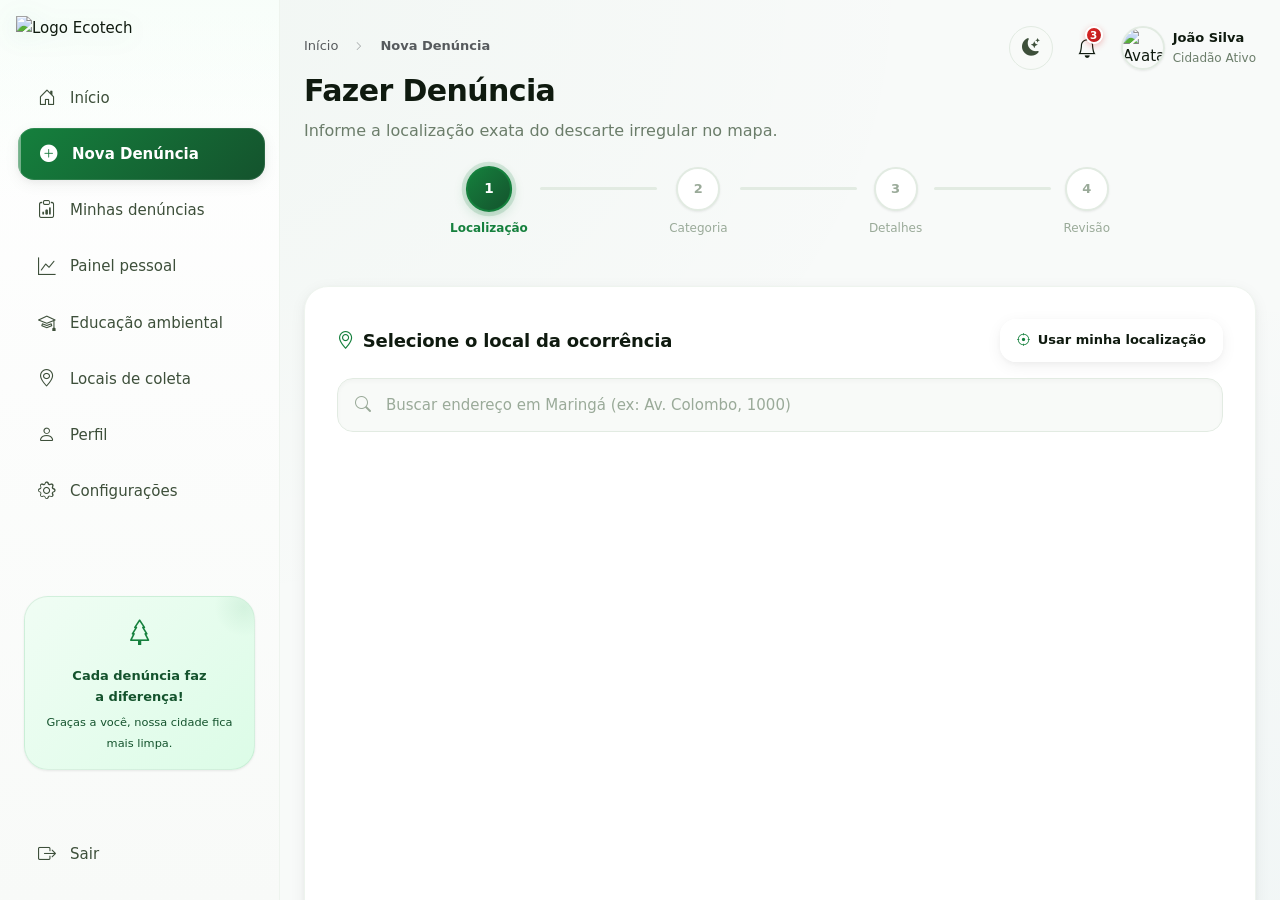
==== commit df7111ac: "Aep2026 Front-End" ====
--- a/denuncia.html
+++ b/denuncia.html
@@ -1,6 +1,5 @@
 <!DOCTYPE html>
 <html lang="pt-br">
-
 <head>
     <meta charset="UTF-8">
     <meta name="viewport" content="width=device-width, initial-scale=1.0">
@@ -8,414 +7,429 @@
     <link href="https://cdn.jsdelivr.net/npm/bootstrap@5.3.8/dist/css/bootstrap.min.css" rel="stylesheet"
         integrity="sha384-sRIl4kxILFvY47J16cr9ZwB07vP4J8+LH7qKQnuqkuIAvNWLzeN8tE5YBujZqJLB" crossorigin="anonymous">
     <link rel="stylesheet" href="https://cdn.jsdelivr.net/npm/bootstrap-icons@1.13.1/font/bootstrap-icons.min.css">
-    
-    <!-- Leaflet CSS -->
     <link rel="stylesheet" href="https://unpkg.com/leaflet@1.9.4/dist/leaflet.css"
-        integrity="sha256-p4NxAoJBhIIN+hmNHrzRCf9tD/miZyoHS5obTRR9BMY="
-        crossorigin=""/>
-    
+        integrity="sha256-p4NxAoJBhIIN+hmNHrzRCf9tD/miZyoHS5obTRR9BMY=" crossorigin="" />
     <link rel="stylesheet" href="main.css">
     <link rel="stylesheet" href="dark-mode.css">
-    
     <style>
-        #mapa-denuncia {
-            height: 450px;
-            width: 100%;
-            border-radius: 12px;
-            z-index: 1;
-        }
-        .map-section {
-            position: relative;
-        }
-        /* Marcador arrastável */
-        .marcador-denuncia {
-            width: 36px;
-            height: 36px;
-            background: #dc3545;
-            border-radius: 50% 50% 50% 0;
-            transform: rotate(-45deg);
-            box-shadow: 0 3px 10px rgba(220, 53, 69, 0.4);
-            border: 3px solid white;
-            display: flex;
-            align-items: center;
-            justify-content: center;
-        }
-        .marcador-denuncia i {
-            transform: rotate(45deg);
-            color: white;
-            font-size: 14px;
-        }
-        /* Info do endereço selecionado */
-        .endereco-selecionado {
-            background: #f8f9fa;
-            border-left: 4px solid #28a745;
-            padding: 12px 16px;
-            border-radius: 0 8px 8px 0;
-            margin-top: 12px;
-            display: none;
-        }
-        .endereco-selecionado.mostrar {
-            display: block;
-            animation: slideDown 0.3s ease;
-        }
-        @keyframes slideDown {
-            from { opacity: 0; transform: translateY(-8px); }
-            to { opacity: 1; transform: translateY(0); }
-        }
-        /* Resultados da busca */
-        .resultados-busca {
-            position: absolute;
-            top: 100%;
-            left: 0;
-            right: 0;
-            background: white;
-            border-radius: 8px;
-            box-shadow: 0 4px 20px rgba(0,0,0,0.15);
-            z-index: 1000;
-            max-height: 250px;
-            overflow-y: auto;
-            display: none;
-        }
-        .resultados-busca.mostrar {
-            display: block;
-        }
-        .resultado-item {
-            padding: 10px 16px;
-            cursor: pointer;
-            border-bottom: 1px solid #eee;
-            transition: background 0.15s;
-        }
-        .resultado-item:hover {
-            background: #f0f7ff;
-        }
-        .resultado-item:last-child {
-            border-bottom: none;
+        /* ========== ANIMATIONS ========== */
+        @keyframes fadeInUp { from { opacity: 0; transform: translateY(24px); } to { opacity: 1; transform: translateY(0); } }
+        @keyframes fadeInLeft { from { opacity: 0; transform: translateX(-20px); } to { opacity: 1; transform: translateX(0); } }
+        @keyframes scaleIn { from { opacity: 0; transform: scale(0.92); } to { opacity: 1; transform: scale(1); } }
+        @keyframes pulse-ring { 0% { transform: scale(0.8); opacity: 0.5; } 100% { transform: scale(2); opacity: 0; } }
+        @keyframes slideDown { from { opacity: 0; transform: translateY(-12px); } to { opacity: 1; transform: translateY(0); } }
+        @keyframes shimmer { 0% { background-position: -200% 0; } 100% { background-position: 200% 0; } }
+        @keyframes pinBounce { 0%, 100% { transform: translateY(0) rotate(-45deg); } 50% { transform: translateY(-6px) rotate(-45deg); } }
+
+        .animate-in { animation: fadeInUp 0.6s cubic-bezier(0.34, 1.56, 0.64, 1) forwards; opacity: 0; }
+        .animate-in-left { animation: fadeInLeft 0.5s cubic-bezier(0.4, 0, 0.2, 1) forwards; opacity: 0; }
+        .animate-scale { animation: scaleIn 0.5s cubic-bezier(0.34, 1.56, 0.64, 1) forwards; opacity: 0; }
+        .delay-1 { animation-delay: 0.1s; }
+        .delay-2 { animation-delay: 0.2s; }
+        .delay-3 { animation-delay: 0.3s; }
+        .delay-4 { animation-delay: 0.4s; }
+        .delay-5 { animation-delay: 0.5s; }
+        .delay-6 { animation-delay: 0.6s; }
+
+        /* Sidebar */
+        .sidebar { backdrop-filter: blur(20px); -webkit-backdrop-filter: blur(20px); transition: transform 0.4s cubic-bezier(0.4, 0, 0.2, 1), box-shadow 0.3s ease; }
+        .sidebar .nav-link { position: relative; overflow: hidden; }
+        .sidebar .nav-link::after { content: ''; position: absolute; top: 50%; left: 50%; width: 0; height: 0; background: rgba(255,255,255,0.1); border-radius: 50%; transform: translate(-50%, -50%); transition: width 0.5s ease, height 0.5s ease; }
+        .sidebar .nav-link:active::after { width: 200px; height: 200px; }
+
+        /* Theme Toggle */
+        .theme-toggle { background: var(--color-surface-alt); border: 1.5px solid var(--color-border); border-radius: var(--radius-full); width: 44px; height: 44px; display: flex; align-items: center; justify-content: center; cursor: pointer; transition: var(--transition-fast); color: var(--color-text-secondary); font-size: 1.1rem; }
+        .theme-toggle:hover { border-color: var(--color-primary); color: var(--color-primary); transform: rotate(15deg) scale(1.05); box-shadow: var(--shadow-glow-primary); }
+
+        /* Notification */
+        .notification-wrapper { position: relative; cursor: pointer; padding: var(--space-2); border-radius: var(--radius-md); transition: var(--transition-fast); }
+        .notification-wrapper:hover { background-color: var(--color-surface-hover); }
+        .notification-wrapper.has-notification i { animation: bellShake 3s ease-in-out infinite; }
+        @keyframes bellShake { 0%, 100% { transform: rotate(0); } 2% { transform: rotate(8deg); } 4% { transform: rotate(-8deg); } 6% { transform: rotate(4deg); } 8% { transform: rotate(-4deg); } 10% { transform: rotate(0); } }
+
+        /* Mobile */
+        .mobile-menu-btn { display: none; background: none; border: none; font-size: 1.5rem; color: var(--color-text-primary); padding: var(--space-2); cursor: pointer; }
+        .overlay { display: none; position: fixed; inset: 0; background: rgba(0,0,0,0.5); backdrop-filter: blur(4px); z-index: 1030; }
+        .overlay.active { display: block; }
+
+        /* Stepper Enhanced */
+        .stepper { align-items: center; display: flex; justify-content: center; margin: 0 auto var(--space-10) auto; max-width: 700px; padding: 0 var(--space-5); }
+        .step { align-items: center; display: flex; flex: 0 0 auto; flex-direction: column; gap: var(--space-2); }
+        .step-circle { align-items: center; background-color: var(--color-surface); border: 2.5px solid var(--color-border); border-radius: 50%; color: var(--color-text-light); display: flex; font-size: var(--font-size-sm); font-weight: var(--font-weight-semibold); height: 44px; justify-content: center; transition: var(--transition-normal); width: 44px; box-shadow: var(--shadow-sm); position: relative; }
+        .step-label { color: var(--color-text-light); font-size: var(--font-size-xs); font-weight: var(--font-weight-medium); white-space: nowrap; }
+        .step-line { background-color: var(--color-border); flex: 1; height: 3px; margin: 0 var(--space-3); margin-bottom: 28px; min-width: 40px; border-radius: var(--radius-full); transition: var(--transition-slow); position: relative; overflow: hidden; }
+        .step-line::after { content: ''; position: absolute; top: 0; left: 0; height: 100%; width: 0; background: linear-gradient(90deg, var(--color-primary) 0%, var(--color-primary-light) 100%); border-radius: var(--radius-full); transition: var(--transition-slow); }
+        .step.active .step-circle { background: linear-gradient(135deg, var(--color-primary) 0%, var(--color-primary-dark) 100%); border-color: var(--color-primary); color: white; box-shadow: 0 0 0 4px var(--color-primary-glow), 0 4px 12px rgba(21, 128, 61, 0.2); transform: scale(1.05); }
+        .step.active .step-label { color: var(--color-primary); font-weight: var(--font-weight-semibold); }
+        .step.done .step-circle { background: linear-gradient(135deg, var(--color-primary-light) 0%, var(--color-primary-subtle) 100%); border-color: var(--color-primary); color: var(--color-primary); }
+        .step.done .step-line::after { width: 100%; }
+        .step.done .step-circle i { font-size: 1rem; }
+
+        /* Map Section */
+        .map-section { background-color: var(--color-surface); border-radius: var(--radius-lg); box-shadow: var(--shadow-md); padding: var(--space-7); border: 1px solid var(--color-border-subtle); transition: var(--transition-normal); position: relative; overflow: hidden; }
+        .map-section:hover { box-shadow: var(--shadow-lg); transform: translateY(-2px); border-color: var(--color-border); }
+        #mapa-denuncia { height: 480px; width: 100%; border-radius: var(--radius-md); z-index: 1; transition: all 0.4s ease; }
+        .map-section:hover #mapa-denuncia { transform: scale(1.005); }
+
+        /* Search Box */
+        .search-box-hero { position: relative; margin-bottom: var(--space-5); }
+        .search-box-hero i { color: var(--color-text-light); font-size: 1rem; left: 18px; position: absolute; top: 50%; transform: translateY(-50%); pointer-events: none; transition: var(--transition-fast); z-index: 10; }
+        .search-box-hero input { background-color: var(--color-surface-alt); border: 1.5px solid var(--color-border); border-radius: var(--radius-md); color: var(--color-text-primary); font-size: var(--font-size-base); height: 54px; padding-left: 48px; padding-right: var(--space-5); transition: var(--transition-normal); width: 100%; box-shadow: var(--shadow-inner); }
+        .search-box-hero input::placeholder { color: var(--color-text-light); }
+        .search-box-hero input:hover { border-color: var(--color-border-strong); background-color: var(--color-surface); }
+        .search-box-hero input:focus { border-color: var(--color-primary); box-shadow: var(--shadow-glow-primary); background-color: var(--color-surface); outline: none; }
+        .search-box-hero input:focus + i, .search-box-hero:focus-within i { color: var(--color-primary); }
+
+        /* Results dropdown */
+        .resultados-busca { position: absolute; top: calc(100% + 8px); left: 0; right: 0; background: var(--color-surface); border-radius: var(--radius-md); box-shadow: var(--shadow-xl); z-index: 1000; max-height: 280px; overflow-y: auto; display: none; border: 1px solid var(--color-border-subtle); animation: slideDown 0.25s ease; }
+        .resultados-busca.mostrar { display: block; }
+        .resultado-item { padding: 12px var(--space-5); cursor: pointer; border-bottom: 1px solid var(--color-border-subtle); transition: all 0.15s; display: flex; align-items: center; gap: var(--space-3); color: var(--color-text-primary); font-size: var(--font-size-sm); }
+        .resultado-item:hover { background: var(--color-primary-subtle); color: var(--color-primary); }
+        .resultado-item i { color: var(--color-primary); font-size: 1rem; }
+        .resultado-item:last-child { border-bottom: none; }
+
+        /* Selected Address */
+        .endereco-selecionado { background: linear-gradient(135deg, var(--color-primary-subtle) 0%, var(--color-primary-light) 100%); border-left: 4px solid var(--color-primary); padding: var(--space-5) var(--space-6); border-radius: 0 var(--radius-md) var(--radius-md) 0; margin-top: var(--space-4); display: none; animation: slideDown 0.35s cubic-bezier(0.34, 1.56, 0.64, 1); border: 1px solid rgba(21,128,61,0.1); border-left-width: 4px; }
+        .endereco-selecionado.mostrar { display: block; }
+        .endereco-selecionado i { color: var(--color-primary); font-size: 1.2rem; }
+
+        /* Custom Marker */
+        .marcador-denuncia { width: 40px; height: 40px; background: linear-gradient(135deg, var(--color-danger) 0%, #b91c1c 100%); border-radius: 50% 50% 50% 0; transform: rotate(-45deg); box-shadow: 0 4px 14px rgba(220, 53, 69, 0.35); border: 3px solid white; display: flex; align-items: center; justify-content: center; animation: pinBounce 2s ease-in-out infinite; }
+        .marcador-denuncia i { transform: rotate(45deg); color: white; font-size: 16px; }
+
+        /* Use Location Button */
+        .btn-usar-local { display: inline-flex; align-items: center; gap: var(--space-2); background: var(--color-glass); backdrop-filter: blur(8px); border: 1px solid var(--color-glass-border); border-radius: var(--radius-md); color: var(--color-text-primary); box-shadow: var(--shadow-md); font-size: var(--font-size-sm); font-weight: var(--font-weight-semibold); padding: 10px 16px; cursor: pointer; transition: var(--transition-fast); }
+        .btn-usar-local:hover { background: var(--color-surface); transform: translateY(-2px); box-shadow: var(--shadow-lg); }
+        .btn-usar-local i { color: var(--color-primary); }
+
+        /* FAB */
+        .fab-denuncia { position: fixed; bottom: var(--space-7); right: var(--space-7); width: 60px; height: 60px; border-radius: 50%; background: linear-gradient(135deg, var(--color-primary) 0%, var(--color-primary-dark) 100%); color: white; display: flex; align-items: center; justify-content: center; font-size: 1.5rem; box-shadow: 0 8px 24px rgba(21, 128, 61, 0.35), 0 0 0 1px rgba(255,255,255,0.1) inset; cursor: pointer; transition: all 0.3s cubic-bezier(0.34, 1.56, 0.64, 1); z-index: 999; border: none; text-decoration: none; }
+        .fab-denuncia:hover { transform: scale(1.1) translateY(-4px); box-shadow: 0 12px 32px rgba(21, 128, 61, 0.45); color: white; }
+        .fab-denuncia::before { content: ''; position: absolute; inset: -4px; border-radius: 50%; border: 2px solid var(--color-primary); opacity: 0; animation: pulse-ring 2s cubic-bezier(0.4, 0, 0.6, 1) infinite; }
+
+        /* Toast */
+        .toast-container { bottom: var(--space-7); position: fixed; right: var(--space-7); z-index: 9999; display: flex; flex-direction: column; gap: var(--space-3); }
+        .toast { align-items: center; background: var(--color-glass); backdrop-filter: blur(12px); border-left: 4px solid var(--color-border); border-radius: var(--radius-md); box-shadow: var(--shadow-lg), 0 0 0 1px rgba(255,255,255,0.5) inset; display: flex; font-size: var(--font-size-base); gap: var(--space-3); max-width: 380px; padding: var(--space-4) var(--space-5); animation: slideInRight 0.4s cubic-bezier(0.34, 1.56, 0.64, 1); border: 1px solid var(--color-glass-border); color: var(--color-text-primary); }
+        .toast.toast-success { border-left-color: var(--color-primary); }
+        .toast.toast-warning { border-left-color: var(--color-warning); }
+        .toast.toast-danger { border-left-color: var(--color-danger); }
+        .toast.toast-info { border-left-color: var(--color-secondary); }
+        .toast-icon { font-size: 1.2rem; flex-shrink: 0; }
+        .toast.toast-success .toast-icon { color: var(--color-primary); }
+        .toast.toast-warning .toast-icon { color: var(--color-warning); }
+        .toast.toast-danger .toast-icon { color: var(--color-danger); }
+        .toast.toast-info .toast-icon { color: var(--color-secondary); }
+        .toast-body { flex: 1; font-weight: var(--font-weight-medium); }
+        .toast-close { background: none; border: none; color: var(--color-text-light); cursor: pointer; font-size: 1rem; padding: 0; transition: var(--transition-fast); width: 28px; height: 28px; display: flex; align-items: center; justify-content: center; border-radius: var(--radius-sm); }
+        .toast-close:hover { background-color: var(--color-bg-alt); color: var(--color-text-secondary); }
+
+        /* Dark mode map adjustments */
+        .dark .leaflet-popup-content-wrapper, .dark .leaflet-popup-tip { background: var(--color-surface); border-color: var(--color-border); color: var(--color-text-primary); }
+        .dark .leaflet-container { background: var(--color-bg); }
+
+        /* Responsive */
+        @media (max-width: 991px) {
+            .sidebar { position: fixed; left: 0; top: 0; z-index: 1040; transform: translateX(-100%); box-shadow: var(--shadow-xl); }
+            .sidebar.open { transform: translateX(0); }
+            .mobile-menu-btn { display: flex; }
+            .main-content { padding: var(--space-5); }
+            #mapa-denuncia { height: 380px; }
+        }
+        @media (max-width: 767px) {
+            .fab-denuncia { bottom: var(--space-5); right: var(--space-5); width: 56px; height: 56px; }
+            .stepper { padding: 0 var(--space-2); }
+            .step-label { font-size: 0.65rem; }
+            .step-line { min-width: 20px; margin: 0 var(--space-2); }
+            #mapa-denuncia { height: 320px; }
+            .toast-container { left: var(--space-4); right: var(--space-4); bottom: var(--space-4); }
+            .toast { max-width: 100%; }
         }
     </style>
 </head>
-
 <body>
+    <div class="overlay" id="mobileOverlay"></div>
+    <div class="toast-container" id="toastContainer"></div>
+
     <div class="d-flex vh-100">
         <!-- Sidebar -->
-        <nav class="sidebar vh-100 p-3 d-flex flex-column">
-            <img src="imagens/logo.png" alt="Logo Ecotech" class="mb-4 logo-ecotech">
-
+        <nav class="sidebar vh-100 p-3 d-flex flex-column" id="sidebar">
+            <div class="d-flex align-items-center justify-content-between mb-4">
+                <img src="imagens/logo.png" alt="Logo Ecotech" class="logo-ecotech" style="margin: 0; width: 140px;">
+                <button class="btn-close d-lg-none" id="closeSidebar" aria-label="Fechar menu"></button>
+            </div>
             <ul class="nav flex-column mb-auto">
-                <li class="nav-item"><a href="inicio.html" class="nav-link"><i class="bi bi-house"></i>Início</a></li>
-                <li class="nav-item"><a href="denuncia.html" class="nav-link active"><i class="bi bi-bell"></i>Nova Denúncia</a></li>
-                <li class="nav-item"><a href="minhas-denuncias.html" class="nav-link"><i class="bi bi-clipboard-plus"></i>Minhas denúncias</a></li>
-                <li class="nav-item"><a href="painel-pessoal.html" class="nav-link"><i class="bi bi-leaf"></i>Painel pessoal</a></li>
-                <li class="nav-item"><a href="educacao-ambiental.html" class="nav-link"><i class="bi bi-mortarboard"></i>Educação ambiental</a></li>
-                <li class="nav-item"><a href="locais-de-coleta.html" class="nav-link"><i class="bi bi-geo-alt"></i>Locais de coleta</a></li>
-                <li class="nav-item"><a href="perfil.html" class="nav-link"><i class="bi bi-person"></i>Perfil</a></li>
-                <li class="nav-item"><a href="configuracoes.html" class="nav-link"><i class="bi bi-gear"></i>Configurações</a></li>
+                <li class="nav-item animate-in-left delay-1"><a href="inicio.html" class="nav-link"><i class="bi bi-house-door"></i>Início</a></li>
+                <li class="nav-item animate-in-left delay-2"><a href="denuncia.html" class="nav-link active"><i class="bi bi-plus-circle-fill"></i>Nova Denúncia</a></li>
+                <li class="nav-item animate-in-left delay-3"><a href="minhas-denuncias.html" class="nav-link"><i class="bi bi-clipboard-data"></i>Minhas denúncias</a></li>
+                <li class="nav-item animate-in-left delay-4"><a href="painel-pessoal.html" class="nav-link"><i class="bi bi-graph-up"></i>Painel pessoal</a></li>
+                <li class="nav-item animate-in-left delay-5"><a href="educacao-ambiental.html" class="nav-link"><i class="bi bi-mortarboard"></i>Educação ambiental</a></li>
+                <li class="nav-item animate-in-left delay-6"><a href="locais-de-coleta.html" class="nav-link"><i class="bi bi-geo-alt"></i>Locais de coleta</a></li>
+                <li class="nav-item animate-in-left delay-6"><a href="perfil.html" class="nav-link"><i class="bi bi-person"></i>Perfil</a></li>
+                <li class="nav-item animate-in-left delay-6"><a href="configuracoes.html" class="nav-link"><i class="bi bi-gear"></i>Configurações</a></li>
             </ul>
-
-            <div class="sidebar-card text-center p-3 mb-4">
-                <img src="imagens/leaf.svg" class="mb-4" style="width: 20%;">
-                <p class="fw-bold">Cada denúncia faz a diferença!</p>
-                <small>Graças a você, nossa cidade<br> fica mais limpa e sustentável.</small>
-            </div>
-
-            <a href="#" class="nav-link mt-auto"><i class="bi bi-box-arrow-right"></i> Sair</a>
+            <div class="sidebar-card text-center p-3 mb-3 animate-in delay-5">
+                <i class="bi bi-tree"></i>
+                <p class="fw-bold mb-1">Cada denúncia faz a diferença!</p>
+                <small>Graças a você, nossa cidade fica mais limpa.</small>
+            </div>
+            <a href="#" class="nav-link mt-auto animate-in-left delay-6"><i class="bi bi-box-arrow-right"></i> Sair</a>
         </nav>
 
         <!-- Main Content -->
         <main class="main-content flex-fill p-4">
-            <!-- Top Header -->
-            <div class="top-header d-flex justify-content-between align-items-center mb-4">
-                <div class="breadcrumb text-muted small">
-                    <span>Início</span>
-                    <i class="bi bi-chevron-right mx-2"></i>
-                    <span class="fw-semibold text-dark">Fazer Denúncia</span>
-                </div>
-                <div class="user-profile d-flex align-items-center gap-2">
-                    <i class="bi bi-bell fs-5 text-muted"></i>
-                    <img src="imagens/avatar.png" alt="Avatar" class="avatar-img">
-                </div>
-            </div>
-
-            <!-- Page Title -->
-            <h2 class="page-title mb-4">Fazer Denúncia</h2>
-
-            <!-- Stepper -->
-            <div class="stepper d-flex justify-content-between align-items-center mb-5">
-                <div class="step active">
-                    <div class="step-circle">1</div>
-                    <span class="step-label">Localização</span>
-                </div>
-                <div class="step-line"></div>
-                <div class="step">
-                    <div class="step-circle">2</div>
-                    <span class="step-label">Categoria</span>
-                </div>
-                <div class="step-line"></div>
-                <div class="step">
-                    <div class="step-circle">3</div>
-                    <span class="step-label">Detalhes</span>
-                </div>
-                <div class="step-line"></div>
-                <div class="step">
-                    <div class="step-circle">4</div>
-                    <span class="step-label">Revisão</span>
-                </div>
-            </div>
-
-            <!-- Map Section -->
-            <div class="map-section">
-                <h5 class="section-title mb-3">Selecione o local da ocorrência</h5>
-
-                <div class="search-box mb-3 position-relative">
-                    <i class="bi bi-search"></i>
-                    <input type="text" class="form-control" id="busca-endereco" placeholder="Buscar endereço em Maringá (ex: Av. Colombo, 1000)">
-                    <div class="resultados-busca" id="resultados-busca"></div>
-                </div>
-
-                <div id="mapa-denuncia"></div>
-                
-                <!-- Endereço selecionado -->
-                <div class="endereco-selecionado" id="endereco-selecionado">
-                    <div class="d-flex align-items-center gap-2">
-                        <i class="bi bi-geo-alt-fill text-success"></i>
-                        <div>
-                            <small class="text-muted">Local selecionado:</small>
-                            <p class="mb-0 fw-semibold" id="texto-endereco">Av. Colombo, 3042 - Zona 07</p>
-                            <small class="text-muted" id="texto-coordenadas">-23.4020, -51.9250</small>
+            <!-- Header -->
+            <div class="top-header-glass d-flex justify-content-between align-items-center animate-in">
+                <div class="d-flex align-items-center gap-3">
+                    <button class="mobile-menu-btn" id="openSidebar"><i class="bi bi-list"></i></button>
+                    <div>
+                        <div class="breadcrumb text-muted small mb-1">
+                            <span>Início</span><i class="bi bi-chevron-right mx-2" style="font-size: 0.6rem;"></i>
+                            <span class="fw-semibold">Nova Denúncia</span>
                         </div>
                     </div>
                 </div>
+                <div class="d-flex align-items-center gap-3">
+                    <button class="theme-toggle" id="themeToggle" title="Alternar tema"><i class="bi bi-moon-stars-fill" id="themeIcon"></i></button>
+                    <div class="notification-wrapper has-notification" id="notifBtn"><i class="bi bi-bell fs-5"></i><span class="notification-badge">3</span></div>
+                    <div class="d-flex align-items-center gap-2" style="cursor: pointer;">
+                        <img src="imagens/avatar.png" alt="Avatar" class="avatar-img">
+                        <div class="d-none d-md-block">
+                            <div class="user-name" style="font-size: var(--font-size-sm);">João Silva</div>
+                            <div style="font-size: var(--font-size-xs); color: var(--color-text-muted);">Cidadão Ativo</div>
+                        </div>
+                    </div>
+                </div>
+            </div>
+
+            <!-- Title -->
+            <div class="mb-4 animate-in delay-1">
+                <h2 class="page-title">Fazer Denúncia</h2>
+                <p class="page-subtitle">Informe a localização exata do descarte irregular no mapa.</p>
+            </div>
+
+            <!-- Stepper -->
+            <div class="stepper animate-in delay-2">
+                <div class="step active"><div class="step-circle">1</div><span class="step-label">Localização</span></div>
+                <div class="step-line"></div>
+                <div class="step"><div class="step-circle">2</div><span class="step-label">Categoria</span></div>
+                <div class="step-line"></div>
+                <div class="step"><div class="step-circle">3</div><span class="step-label">Detalhes</span></div>
+                <div class="step-line"></div>
+                <div class="step"><div class="step-circle">4</div><span class="step-label">Revisão</span></div>
+            </div>
+
+            <!-- Map Section -->
+            <div class="map-section animate-in delay-3">
+                <div class="d-flex justify-content-between align-items-center mb-3 flex-wrap gap-2">
+                    <h5 class="section-title mb-0"><i class="bi bi-geo-alt me-2" style="color: var(--color-primary);"></i>Selecione o local da ocorrência</h5>
+                    <button class="btn-usar-local" id="btn-usar-local"><i class="bi bi-crosshair"></i>Usar minha localização</button>
+                </div>
+
+                <div class="search-box-hero position-relative">
+                    <i class="bi bi-search"></i>
+                    <input type="text" class="form-control" id="busca-endereco" placeholder="Buscar endereço em Maringá (ex: Av. Colombo, 1000)" autocomplete="off">
+                    <div class="resultados-busca" id="resultados-busca"></div>
+                </div>
+
+                <div id="mapa-denuncia"></div>
+
+                <div class="endereco-selecionado" id="endereco-selecionado">
+                    <div class="d-flex align-items-center gap-3">
+                        <i class="bi bi-geo-alt-fill"></i>
+                        <div>
+                            <small style="color: var(--color-text-muted); display: block; margin-bottom: 2px;">Local selecionado:</small>
+                            <p class="mb-1 fw-semibold" style="color: var(--color-text-primary); font-size: var(--font-size-md);" id="texto-endereco">Nenhum endereço selecionado</p>
+                            <small style="color: var(--color-text-light); font-family: monospace;" id="texto-coordenadas">---</small>
+                        </div>
+                    </div>
+                </div>
             </div>
 
             <!-- Action Buttons -->
-            <div class="action-buttons d-flex justify-content-end gap-3 mt-4">
-                <a href="inicio.html" class="btn btn-outline-secondary btn-cancel text-decoration-none">Cancelar</a>
-                <button class="btn btn-success btn-next" id="btn-proximo">Próximo</button>
+            <div class="d-flex justify-content-between align-items-center mt-4 animate-in delay-4">
+                <a href="inicio.html" class="btn btn-cancel text-decoration-none"><i class="bi bi-arrow-left me-1"></i> Voltar</a>
+                <button class="btn btn-next" id="btn-proximo">Próximo <i class="bi bi-arrow-right ms-1"></i></button>
             </div>
         </main>
     </div>
 
-    <!-- Bootstrap JS -->
-    <script src="https://cdn.jsdelivr.net/npm/bootstrap@5.3.8/dist/js/bootstrap.bundle.min.js"
-        integrity="sha384-FKyoEForCGlyvwx9Hj09JcYn3nv7wiPVlz7YYwJrWVcXK/BmnVDxM+D2scQbITxI"
-        crossorigin="anonymous"></script>
-    
-    <!-- Leaflet JS -->
-    <script src="https://unpkg.com/leaflet@1.9.4/dist/leaflet.js"
-        integrity="sha256-20nQCchB9co0qIjJZRGuk2/Z9VM+kNiyxNV1lvTlZBo="
-        crossorigin=""></script>
-
-    <!-- Script do Mapa -->
+    <!-- Scripts -->
+    <script src="https://cdn.jsdelivr.net/npm/bootstrap@5.3.8/dist/js/bootstrap.bundle.min.js" crossorigin="anonymous"></script>
+    <script src="https://unpkg.com/leaflet@1.9.4/dist/leaflet.js" crossorigin=""></script>
     <script>
-        document.addEventListener('DOMContentLoaded', function() {
-            
-            // ============================================
-            // LIMITES GEOGRÁFICOS DE MARINGÁ/PR
-            // ============================================
-            const limitesMaringa = L.latLngBounds(
-                [-23.58, -52.08],
-                [-23.28, -51.78]
-            );
-            
-            const centroMaringa = [-23.4273, -51.9375];
-            
-            // Inicializa o mapa
-            const map = L.map('mapa-denuncia', {
-                center: centroMaringa,
-                zoom: 13,
-                maxBounds: limitesMaringa,
-                maxBoundsViscosity: 1.0,
-                minZoom: 11,
-                maxZoom: 18
-            });
-            
-            // Camada do OpenStreetMap
-            L.tileLayer('https://{s}.tile.openstreetmap.org/{z}/{x}/{y}.png', {
-                attribution: '&copy; <a href="https://www.openstreetmap.org/copyright">OpenStreetMap</a>',
-                maxZoom: 19
-            }).addTo(map);
-            
-            // ============================================
-            // MARCADOR DA DENÚNCIA
-            // ============================================
-            let marcadorAtual = null;
-            let coordenadasSelecionadas = null;
-            
-            const iconeMarcador = L.divIcon({
-                html: '<div class="marcador-denuncia"><i class="bi bi-exclamation-lg"></i></div>',
-                className: '',
-                iconSize: [36, 36],
-                iconAnchor: [18, 36]
-            });
-            
-            // Função para adicionar/atualizar marcador
-            function adicionarMarcador(lat, lng) {
-                if (marcadorAtual) {
-                    map.removeLayer(marcadorAtual);
-                }
-                marcadorAtual = L.marker([lat, lng], { icon: iconeMarcador, draggable: true }).addTo(map);
-                coordenadasSelecionadas = { lat, lng };
-                
-                // Atualiza texto
-                document.getElementById('texto-coordenadas').textContent = `${lat.toFixed(4)}, ${lng.toFixed(4)}`;
-                document.getElementById('endereco-selecionado').classList.add('mostrar');
-                
-                // Evento de arrastar o marcador
-                marcadorAtual.on('dragend', function(e) {
-                    const pos = e.target.getLatLng();
-                    coordenadasSelecionadas = { lat: pos.lat, lng: pos.lng };
-                    document.getElementById('texto-coordenadas').textContent = `${pos.lat.toFixed(4)}, ${pos.lng.toFixed(4)}`;
-                    buscarEnderecoReverse(pos.lat, pos.lng);
-                });
-            }
-            
-            // ============================================
-            // CLIQUE NO MAPA = MARCA LOCAL
-            // ============================================
-            map.on('click', function(e) {
-                const lat = e.latlng.lat;
-                const lng = e.latlng.lng;
-                adicionarMarcador(lat, lng);
-                buscarEnderecoReverse(lat, lng);
-            });
-            
-            // ============================================
-            // BOTÃO "USAR MINHA LOCALIZAÇÃO"
-            // ============================================
-            const btnLocalizacao = L.control({ position: 'topright' });
-            btnLocalizacao.onAdd = function() {
-                const div = L.DomUtil.create('div', 'leaflet-bar leaflet-control');
-                div.innerHTML = `
-                    <button class="btn btn-light btn-sm" id="btn-usar-localizacao" 
-                        style="display:flex;align-items:center;gap:6px;padding:6px 12px;font-size:13px;border:2px solid rgba(0,0,0,0.2);border-radius:4px;box-shadow:0 2px 4px rgba(0,0,0,0.1);">
-                        <i class="bi bi-geo-alt-fill text-primary"></i>
-                        <span>Usar minha localização</span>
-                    </button>
-                `;
-                return div;
-            };
-            btnLocalizacao.addTo(map);
-            
-            document.getElementById('btn-usar-localizacao').addEventListener('click', function() {
-                if (navigator.geolocation) {
-                    navigator.geolocation.getCurrentPosition(
-                        function(pos) {
-                            const lat = pos.coords.latitude;
-                            const lng = pos.coords.longitude;
-                            map.flyTo([lat, lng], 16);
-                            adicionarMarcador(lat, lng);
-                            buscarEnderecoReverse(lat, lng);
-                        },
-                        function() {
-                            alert('Não foi possível obter sua localização. Verifique as permissões do navegador.');
-                        }
-                    );
-                } else {
-                    alert('Geolocalização não suportada neste navegador.');
+    document.addEventListener('DOMContentLoaded', function() {
+        // ===== THEME =====
+        const themeToggle = document.getElementById('themeToggle');
+        const themeIcon = document.getElementById('themeIcon');
+        const html = document.documentElement;
+        const savedTheme = localStorage.getItem('ecotech-theme');
+        if (savedTheme === 'dark') { html.classList.add('dark'); themeIcon.classList.replace('bi-moon-stars-fill', 'bi-sun-fill'); }
+        themeToggle.addEventListener('click', () => {
+            html.classList.toggle('dark');
+            const isDark = html.classList.contains('dark');
+            themeIcon.classList.toggle('bi-moon-stars-fill', !isDark);
+            themeIcon.classList.toggle('bi-sun-fill', isDark);
+            localStorage.setItem('ecotech-theme', isDark ? 'dark' : 'light');
+            showToast(isDark ? 'Tema escuro ativado' : 'Tema claro ativado', 'info');
+            setTimeout(() => map.invalidateSize(), 300);
+        });
+
+        // ===== MOBILE SIDEBAR =====
+        const sidebar = document.getElementById('sidebar');
+        const overlay = document.getElementById('mobileOverlay');
+        document.getElementById('openSidebar').addEventListener('click', () => { sidebar.classList.add('open'); overlay.classList.add('active'); });
+        document.getElementById('closeSidebar').addEventListener('click', () => { sidebar.classList.remove('open'); overlay.classList.remove('active'); });
+        overlay.addEventListener('click', () => { sidebar.classList.remove('open'); overlay.classList.remove('active'); });
+
+        // ===== TOAST =====
+        function showToast(message, type = 'success') {
+            const container = document.getElementById('toastContainer');
+            const toast = document.createElement('div');
+            toast.className = `toast toast-${type}`;
+            const icons = { success: 'bi-check-circle-fill', warning: 'bi-exclamation-triangle-fill', danger: 'bi-x-circle-fill', info: 'bi-info-circle-fill' };
+            toast.innerHTML = `<i class="bi ${icons[type]} toast-icon"></i><span class="toast-body">${message}</span><button class="toast-close" onclick="this.parentElement.remove()"><i class="bi bi-x"></i></button>`;
+            container.appendChild(toast);
+            setTimeout(() => { toast.style.opacity = '0'; toast.style.transform = 'translateX(30px)'; setTimeout(() => toast.remove(), 300); }, 4000);
+        }
+        window.showToast = showToast;
+
+        // ===== LEAFLET MAP =====
+        const limitesMaringa = L.latLngBounds([-23.58, -52.08], [-23.28, -51.78]);
+        const centroMaringa = [-23.4273, -51.9375];
+        const map = L.map('mapa-denuncia', { center: centroMaringa, zoom: 13, maxBounds: limitesMaringa, maxBoundsViscosity: 1.0, minZoom: 11, maxZoom: 18, zoomControl: false, attributionControl: false });
+
+        const lightTiles = 'https://{s}.tile.openstreetmap.org/{z}/{x}/{y}.png';
+        const darkTiles = 'https://{s}.basemaps.cartocdn.com/dark_all/{z}/{x}/{y}{r}.png';
+        let currentTiles = L.tileLayer(lightTiles, { maxZoom: 19 }).addTo(map);
+        L.control.attribution({position: 'bottomright', prefix: false}).addTo(map);
+
+        // Dark mode observer for map
+        const darkObserver = new MutationObserver((mutations) => {
+            mutations.forEach((m) => {
+                if (m.type === 'attributes' && m.attributeName === 'class') {
+                    const isDark = html.classList.contains('dark');
+                    currentTiles.remove();
+                    currentTiles = L.tileLayer(isDark ? darkTiles : lightTiles, { maxZoom: 19 }).addTo(map);
                 }
             });
-            
-            // ============================================
-            // BUSCA POR ENDEREÇO (Nominatim)
-            // ============================================
-            const inputBusca = document.getElementById('busca-endereco');
-            const divResultados = document.getElementById('resultados-busca');
-            let timeoutBusca = null;
-            
-            inputBusca.addEventListener('input', function() {
-                clearTimeout(timeoutBusca);
-                const query = this.value.trim();
-                
-                if (query.length < 3) {
-                    divResultados.classList.remove('mostrar');
-                    return;
+        });
+        darkObserver.observe(html, { attributes: true });
+
+        // Zoom control custom position
+        L.control.zoom({ position: 'bottomright' }).addTo(map);
+
+        // ===== MARKER =====
+        let marcadorAtual = null;
+        let coordenadasSelecionadas = null;
+        const iconeMarcador = L.divIcon({ html: '<div class="marcador-denuncia"><i class="bi bi-exclamation-lg"></i></div>', className: '', iconSize: [40, 40], iconAnchor: [20, 40] });
+
+        function adicionarMarcador(lat, lng) {
+            if (marcadorAtual) map.removeLayer(marcadorAtual);
+            marcadorAtual = L.marker([lat, lng], { icon: iconeMarcador, draggable: true }).addTo(map);
+            coordenadasSelecionadas = { lat, lng };
+            document.getElementById('texto-coordenadas').textContent = `${lat.toFixed(6)}, ${lng.toFixed(6)}`;
+            document.getElementById('endereco-selecionado').classList.add('mostrar');
+            marcadorAtual.on('dragend', function(e) {
+                const pos = e.target.getLatLng();
+                coordenadasSelecionadas = { lat: pos.lat, lng: pos.lng };
+                document.getElementById('texto-coordenadas').textContent = `${pos.lat.toFixed(6)}, ${pos.lng.toFixed(6)}`;
+                buscarEnderecoReverse(pos.lat, pos.lng);
+            });
+        }
+
+        map.on('click', function(e) {
+            const lat = e.latlng.lat, lng = e.latlng.lng;
+            adicionarMarcador(lat, lng);
+            buscarEnderecoReverse(lat, lng);
+            showToast('Local marcado! Arraste para ajustar.', 'success');
+        });
+
+        // ===== GEOLOCATION =====
+        document.getElementById('btn-usar-local').addEventListener('click', function() {
+            if (!navigator.geolocation) { showToast('Geolocalização não suportada.', 'danger'); return; }
+            const btn = this;
+            btn.innerHTML = '<i class="bi bi-arrow-repeat spin"></i> Obtendo localização...';
+            navigator.geolocation.getCurrentPosition(
+                function(pos) {
+                    const lat = pos.coords.latitude, lng = pos.coords.longitude;
+                    map.flyTo([lat, lng], 16, { duration: 1.5 });
+                    setTimeout(() => { adicionarMarcador(lat, lng); buscarEnderecoReverse(lat, lng); showToast('Localização obtida com sucesso!', 'success'); }, 1500);
+                    btn.innerHTML = '<i class="bi bi-crosshair"></i>Usar minha localização';
+                },
+                function() { showToast('Não foi possível obter sua localização.', 'danger'); btn.innerHTML = '<i class="bi bi-crosshair"></i>Usar minha localização'; }
+            );
+        });
+
+        // ===== ADDRESS SEARCH =====
+        const inputBusca = document.getElementById('busca-endereco');
+        const divResultados = document.getElementById('resultados-busca');
+        let timeoutBusca = null;
+
+        inputBusca.addEventListener('input', function() {
+            clearTimeout(timeoutBusca);
+            const query = this.value.trim();
+            if (query.length < 3) { divResultados.classList.remove('mostrar'); return; }
+            timeoutBusca = setTimeout(() => buscarEndereco(query), 500);
+        });
+
+        document.addEventListener('click', function(e) { if (!e.target.closest('.search-box-hero')) divResultados.classList.remove('mostrar'); });
+
+        async function buscarEndereco(query) {
+            try {
+                const url = `https://nominatim.openstreetmap.org/search?format=json&q=${encodeURIComponent(query + ', Maringá, Paraná, Brasil')}&bounded=1&viewbox=-52.08,-23.28,-51.78,-23.58`;
+                const response = await fetch(url);
+                const data = await response.json();
+                divResultados.innerHTML = '';
+                if (data.length === 0) { divResultados.innerHTML = '<div class="resultado-item text-muted"><i class="bi bi-search"></i>Nenhum resultado encontrado em Maringá</div>'; divResultados.classList.add('mostrar'); return; }
+                data.slice(0, 5).forEach(result => {
+                    const item = document.createElement('div');
+                    item.className = 'resultado-item';
+                    item.innerHTML = `<i class="bi bi-geo-alt"></i><span>${result.display_name}</span>`;
+                    item.addEventListener('click', function() {
+                        const lat = parseFloat(result.lat), lng = parseFloat(result.lon);
+                        map.flyTo([lat, lng], 17, { duration: 1.2 });
+                        setTimeout(() => { adicionarMarcador(lat, lng); }, 1200);
+                        document.getElementById('texto-endereco').textContent = result.display_name;
+                        divResultados.classList.remove('mostrar');
+                        inputBusca.value = result.display_name.split(',')[0];
+                        showToast('Endereço localizado!', 'success');
+                    });
+                    divResultados.appendChild(item);
+                });
+                divResultados.classList.add('mostrar');
+            } catch (error) { console.error('Erro na busca:', error); }
+        }
+
+        async function buscarEnderecoReverse(lat, lng) {
+            try {
+                const url = `https://nominatim.openstreetmap.org/reverse?format=json&lat=${lat}&lon=${lng}`;
+                const response = await fetch(url);
+                const data = await response.json();
+                if (data.display_name) {
+                    const enderecoCurto = data.display_name.split(',').slice(0, 3).join(', ');
+                    document.getElementById('texto-endereco').textContent = enderecoCurto;
                 }
-                
-                // Debounce: espera 500ms após parar de digitar
-                timeoutBusca = setTimeout(() => {
-                    buscarEndereco(query);
-                }, 500);
-            });
-            
-            // Fecha resultados ao clicar fora
-            document.addEventListener('click', function(e) {
-                if (!e.target.closest('.search-box')) {
-                    divResultados.classList.remove('mostrar');
-                }
-            });
-            
-            async function buscarEndereco(query) {
-                try {
-                    // Limita a busca ao bounding box de Maringá
-                    const url = `https://nominatim.openstreetmap.org/search?format=json&q=${encodeURIComponent(query + ', Maringá, Paraná, Brasil')}&bounded=1&viewbox=-52.08,-23.28,-51.78,-23.58`;
-                    
-                    const response = await fetch(url);
-                    const data = await response.json();
-                    
-                    divResultados.innerHTML = '';
-                    
-                    if (data.length === 0) {
-                        divResultados.innerHTML = '<div class="resultado-item text-muted">Nenhum resultado encontrado em Maringá</div>';
-                        divResultados.classList.add('mostrar');
-                        return;
-                    }
-                    
-                    data.slice(0, 5).forEach(result => {
-                        const item = document.createElement('div');
-                        item.className = 'resultado-item';
-                        item.innerHTML = `<i class="bi bi-geo-alt text-primary me-2"></i>${result.display_name}`;
-                        item.addEventListener('click', function() {
-                            const lat = parseFloat(result.lat);
-                            const lng = parseFloat(result.lon);
-                            map.flyTo([lat, lng], 16);
-                            adicionarMarcador(lat, lng);
-                            document.getElementById('texto-endereco').textContent = result.display_name.split(',')[0];
-                            divResultados.classList.remove('mostrar');
-                            inputBusca.value = result.display_name.split(',')[0];
-                        });
-                        divResultados.appendChild(item);
-                    });
-                    
-                    divResultados.classList.add('mostrar');
-                    
-                } catch (error) {
-                    console.error('Erro na busca:', error);
-                }
-            }
-            
-            // Reverse geocoding (coordenadas → endereço)
-            async function buscarEnderecoReverse(lat, lng) {
-                try {
-                    const url = `https://nominatim.openstreetmap.org/reverse?format=json&lat=${lat}&lon=${lng}`;
-                    const response = await fetch(url);
-                    const data = await response.json();
-                    
-                    if (data.display_name) {
-                        const enderecoCurto = data.display_name.split(',').slice(0, 3).join(', ');
-                        document.getElementById('texto-endereco').textContent = enderecoCurto;
-                    }
-                } catch (error) {
-                    console.error('Erro no reverse geocoding:', error);
-                }
-            }
-            
-            // ============================================
-            // BOTÃO PRÓXIMO (valida se marcou local)
-            // ============================================
-            document.getElementById('btn-proximo').addEventListener('click', function() {
-                if (!coordenadasSelecionadas) {
-                    alert('Por favor, selecione um local no mapa antes de continuar.');
-                    return;
-                }
-                // Avança para o passo 2 (categoria)
-                localStorage.setItem('denuncia_lat', coordenadasSelecionadas.lat);
-                localStorage.setItem('denuncia_lng', coordenadasSelecionadas.lng);
-                localStorage.setItem('denuncia_endereco', document.getElementById('texto-endereco').textContent);
-                alert('Localização salva! Próxima etapa: Categoria (em desenvolvimento)');
-                // window.location.href = 'denuncia-categoria.html';
-            });
-            
-        });
+            } catch (error) { console.error('Erro no reverse geocoding:', error); }
+        }
+
+        // ===== NEXT BUTTON =====
+        document.getElementById('btn-proximo').addEventListener('click', function() {
+            if (!coordenadasSelecionadas) { showToast('Por favor, selecione um local no mapa.', 'warning'); map.getContainer().style.boxShadow = '0 0 0 3px var(--color-warning-glow)'; setTimeout(() => map.getContainer().style.boxShadow = '', 1000); return; }
+            localStorage.setItem('denuncia_lat', coordenadasSelecionadas.lat);
+            localStorage.setItem('denuncia_lng', coordenadasSelecionadas.lng);
+            localStorage.setItem('denuncia_endereco', document.getElementById('texto-endereco').textContent);
+            showToast('Localização salva! Redirecionando...', 'success');
+            setTimeout(() => window.location.href = 'denuncia_categoria.html', 800);
+        });
+
+        // ===== NOTIFICATION =====
+        document.getElementById('notifBtn').addEventListener('click', () => showToast('Você tem 3 denúncias em análise', 'info'));
+
+        // ===== SPIN ANIMATION =====
+        const spinStyle = document.createElement('style');
+        spinStyle.textContent = '@keyframes spin { to { transform: rotate(360deg); } } .spin { animation: spin 1s linear infinite; display: inline-block; }';
+        document.head.appendChild(spinStyle);
+    });
     </script>
 </body>
-
 </html>
